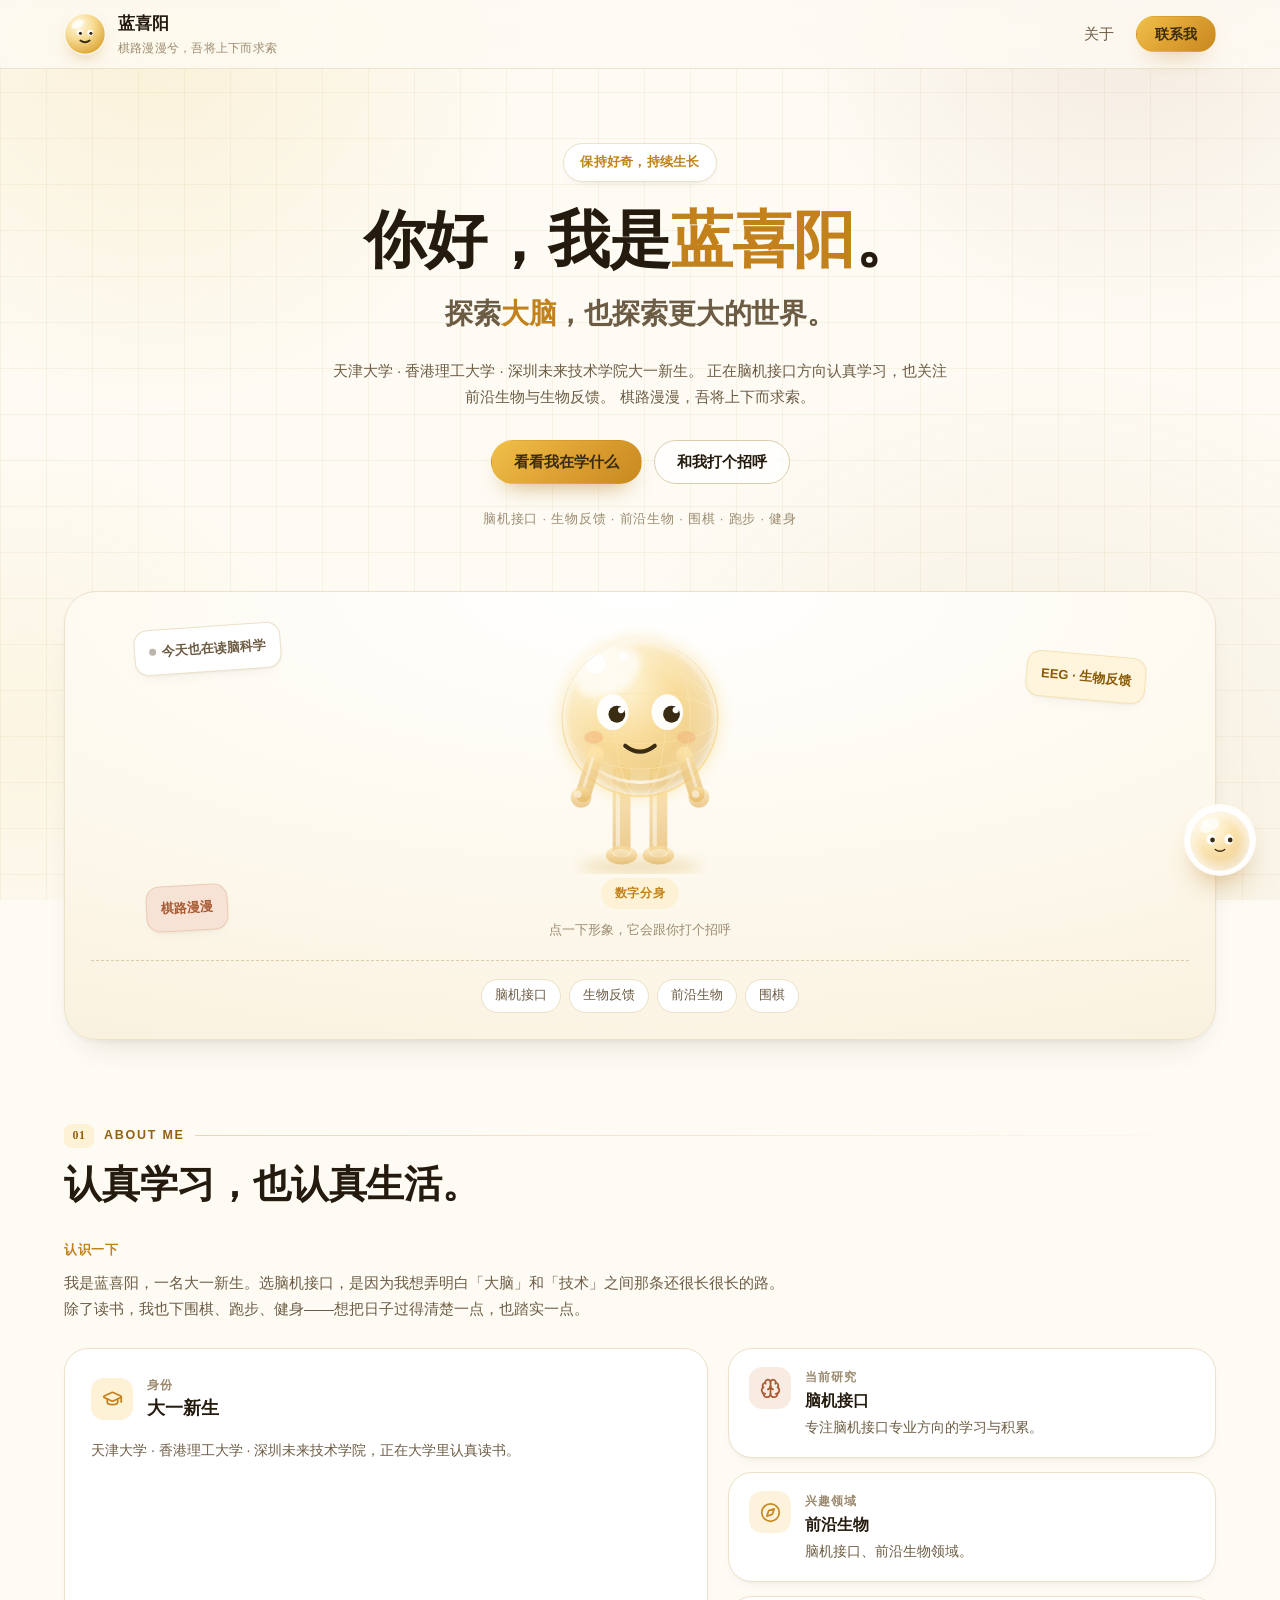
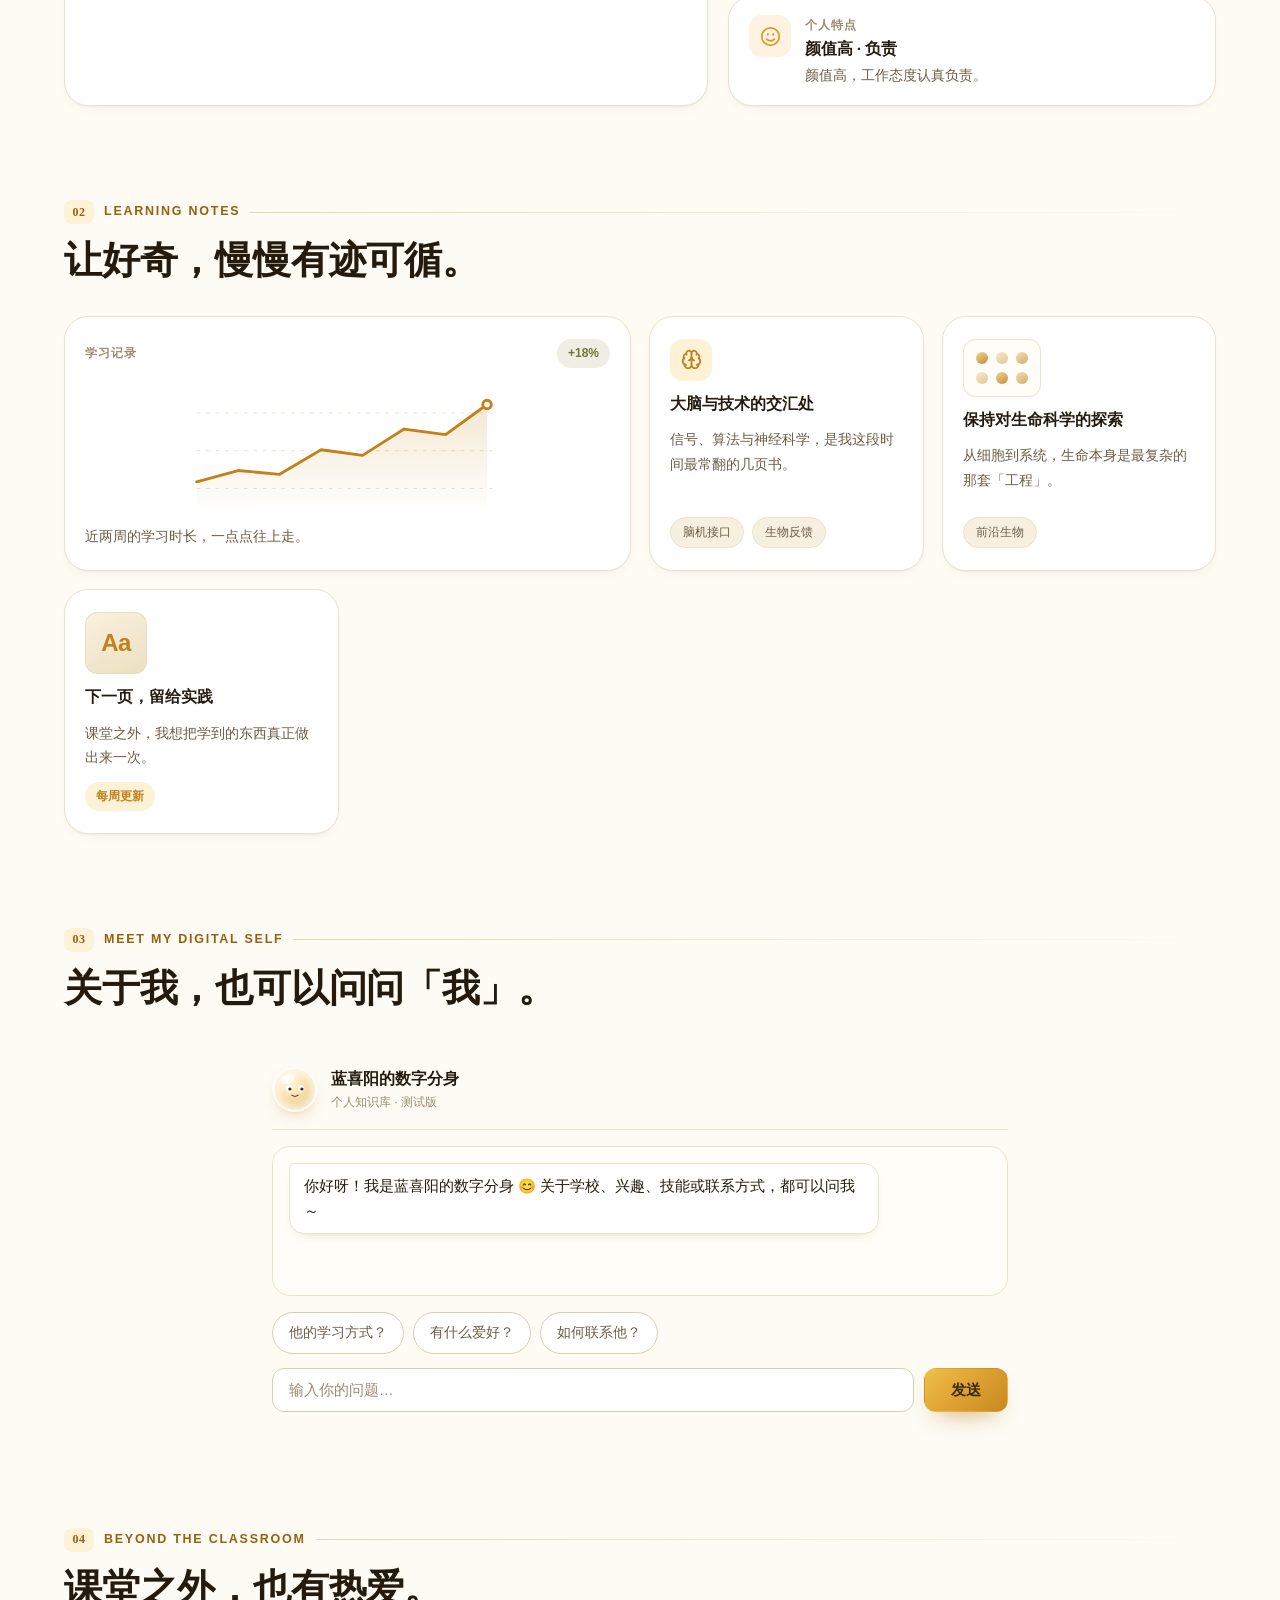
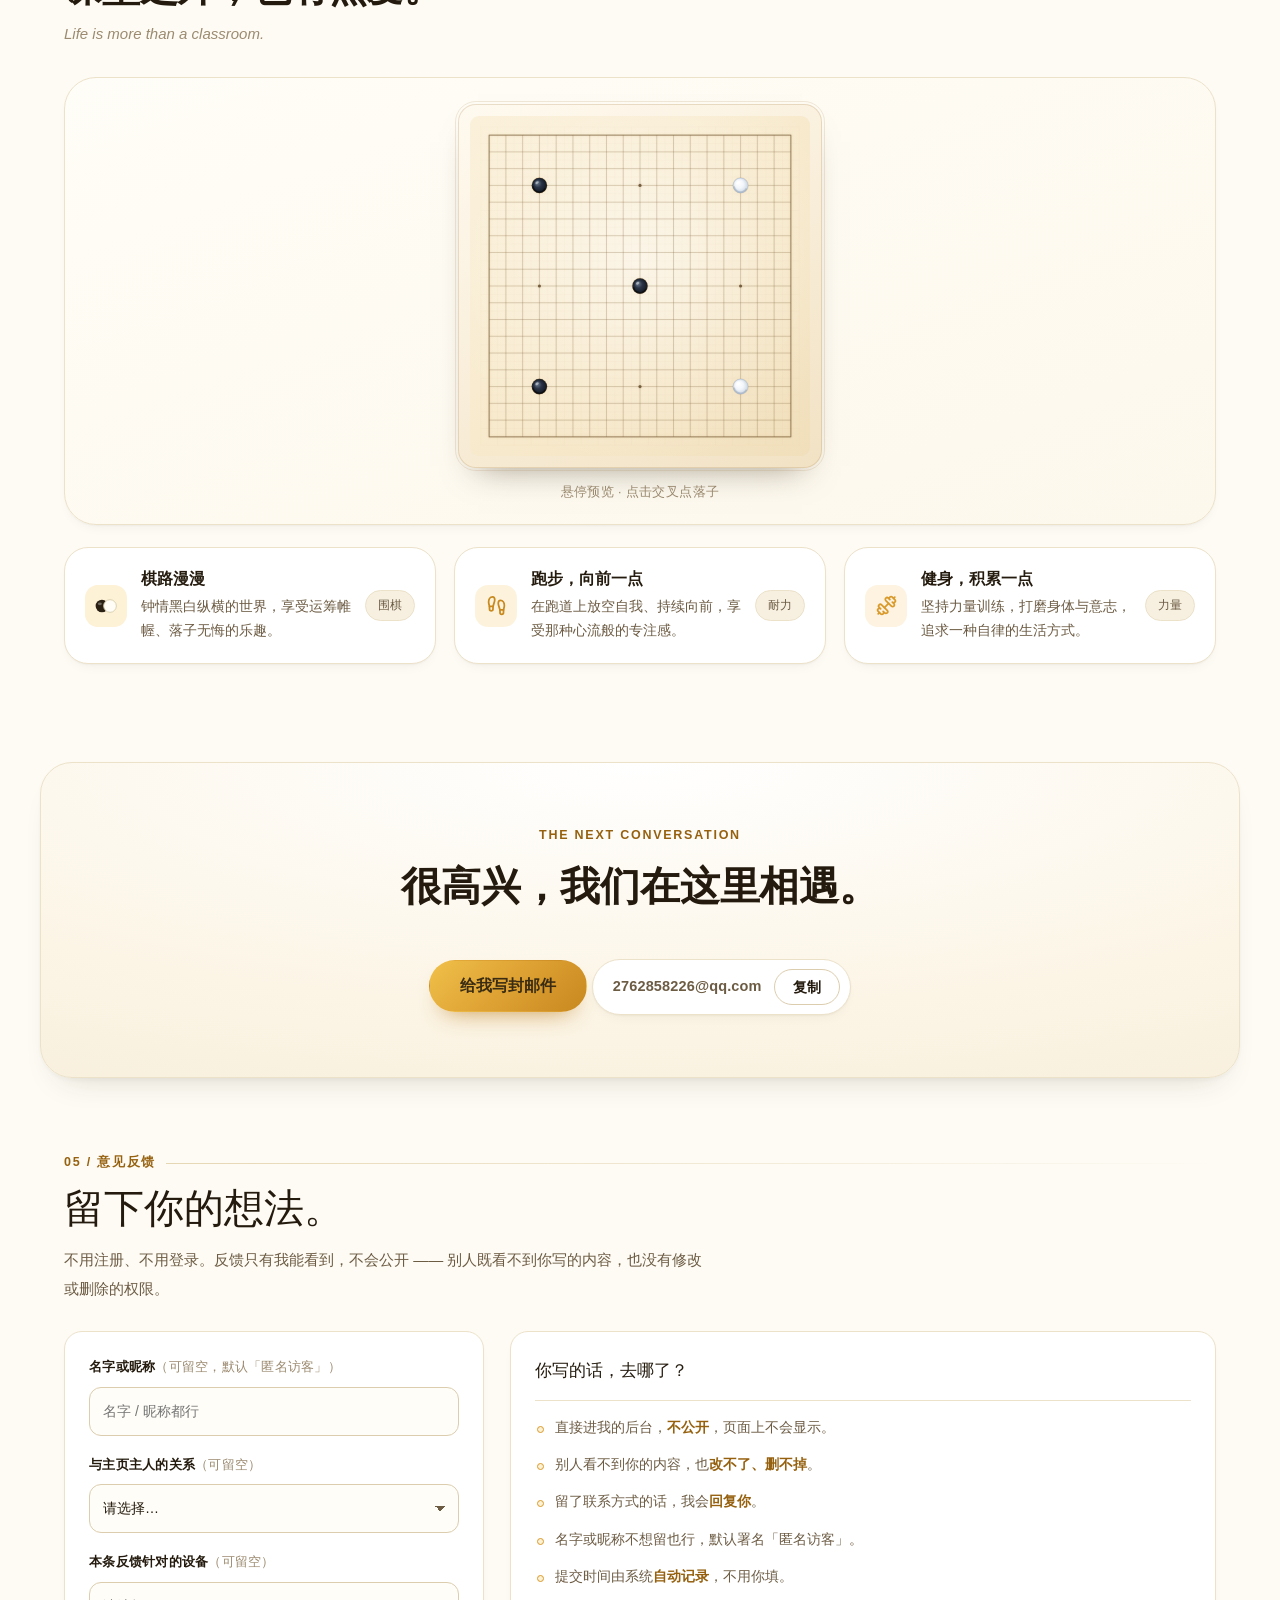
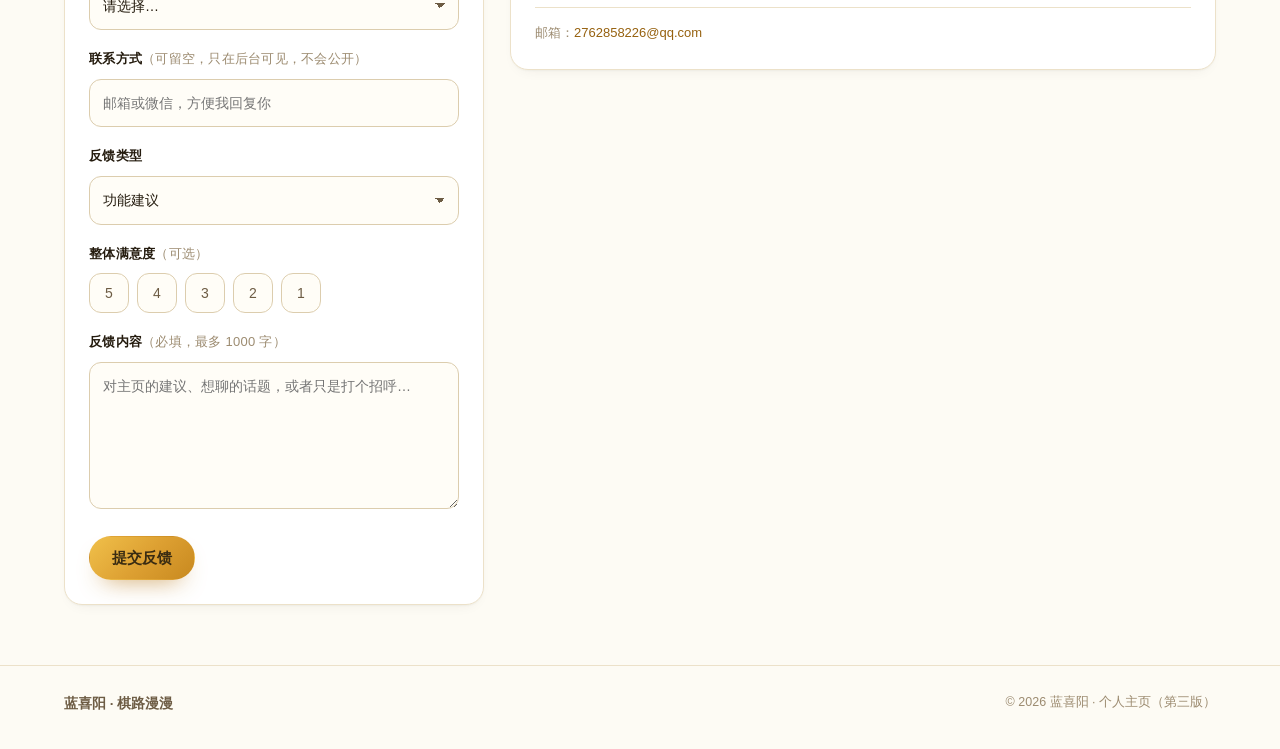
==== index.html @ d20d37a1 "第三版：新增「意见反馈」功能并接入 Supabase 线上存储 访客侧匿名提交、只写不读；反馈内容仅作者本人在本地管理后台可见 （令牌鉴权 + 删除/导出 CSV）。公开接口永不返回联系方式， Sup" ====
<!DOCTYPE html>
<html lang="zh-CN">
<head>
  <meta charset="UTF-8" />
  <meta name="viewport" content="width=device-width, initial-scale=1.0" />
  <meta name="description" content="蓝喜阳 · 棋路漫漫 的个人主页 — 天津大学 · 香港理工大学 · 深圳未来技术学院大一新生，脑机接口方向，欢迎问问我的数字分身" />
  <title>棋路漫漫 · 蓝喜阳个人主页</title>
  <link rel="stylesheet" href="css/main.css" />
</head>
<body>
  <!-- ============ 顶部导航：头像 + 名字 + 签名 / 关于 + 联系按钮 ============ -->
  <header class="site-header">
    <nav class="navbar wrap">
      <a class="brand" href="#top">
        <span class="brand-orb" aria-hidden="true">
          <svg viewBox="0 0 64 64">
            <defs>
              <radialGradient id="orbGlass" cx="34%" cy="26%" r="84%">
                <stop offset="0%" stop-color="#FFF8E4" />
                <stop offset="45%" stop-color="#F8DC94" />
                <stop offset="100%" stop-color="#D9A02B" />
              </radialGradient>
            </defs>
            <circle cx="32" cy="32" r="30" fill="url(#orbGlass)" />
            <ellipse cx="21" cy="17" rx="10" ry="6" fill="#ffffff" opacity="0.75"
                     transform="rotate(-28 21 17)" />
            <circle cx="24" cy="30" r="4.6" fill="#ffffff" />
            <circle cx="40" cy="30" r="4.6" fill="#ffffff" />
            <circle cx="25" cy="31" r="2.4" fill="#3A2C12" />
            <circle cx="41" cy="31" r="2.4" fill="#3A2C12" />
            <path d="M25 42 Q32 47 39 42" fill="none" stroke="#3A2C12" stroke-width="3"
                  stroke-linecap="round" />
          </svg>
        </span>
        <span class="brand-text">
          <strong>蓝喜阳</strong>
          <small>棋路漫漫兮，吾将上下而求索</small>
        </span>
      </a>
      <div class="nav-right">
        <a class="nav-link" href="#about">关于</a>
        <a class="btn btn-primary btn-sm" href="#contact">联系我</a>
      </div>
    </nav>
  </header>

  <main>
    <!-- ============ Hero ============ -->
    <section class="hero2 wrap">
      <p class="pill">保持好奇，持续生长</p>
      <h1 class="hero-title">你好，我是<span class="hl">蓝喜阳</span>。</h1>
      <p class="hero-sub">探索<span class="hl">大脑</span>，也探索更大的世界。</p>
      <p class="hero-desc">
        天津大学 · 香港理工大学 · 深圳未来技术学院大一新生。
        正在脑机接口方向认真学习，也关注前沿生物与生物反馈。
        棋路漫漫，吾将上下而求索。
      </p>
      <div class="hero-actions">
        <a class="btn btn-primary" href="#learning">看看我在学什么</a>
        <a class="btn btn-ghost" href="#avatar-chat">和我打个招呼</a>
      </div>
      <p class="hero-tags">脑机接口 · 生物反馈 · 前沿生物 · 围棋 · 跑步 · 健身</p>
    </section>

    <!-- ============ 数字分身形象 + 便签 ============ -->
    <section class="mascot-wrap wrap" aria-label="数字分身形象">
      <div class="mascot-card glow-card">
        <div class="note note-white" aria-hidden="true">
          <span class="note-pin"></span>今天也在读脑科学
        </div>
        <div class="note note-amber" aria-hidden="true">EEG · 生物反馈</div>
        <div class="note note-clay" aria-hidden="true">棋路漫漫</div>

        <div class="mascot-stage">
          <!-- 原创「玻璃拟态 · 立体玻璃球」数字分身形象（纯手绘 SVG）
               鼠标移上去会挥手，点一下会跳一段「铁山靠」 -->
          <svg class="avatar-svg" viewBox="0 0 220 236" role="img"
               aria-label="蓝喜阳的数字分身形象（玻璃拟态立体·带下肢）：鼠标移上去会挥手，点一下会跳一段「铁山靠」">
            <title>点我，给你来一段铁山靠</title>
            <defs>
              <radialGradient id="glassBody" cx="34%" cy="26%" r="84%">
                <stop offset="0%" stop-color="#FFF8E4" stop-opacity="0.72" />
                <stop offset="20%" stop-color="#FFEFC4" stop-opacity="0.52" />
                <stop offset="48%" stop-color="#F5C765" stop-opacity="0.44" />
                <stop offset="78%" stop-color="#E0A63A" stop-opacity="0.42" />
                <stop offset="100%" stop-color="#B4801F" stop-opacity="0.5" />
              </radialGradient>
              <radialGradient id="glassSheen" cx="50%" cy="50%" r="50%">
                <stop offset="58%" stop-color="#ffffff" stop-opacity="0" />
                <stop offset="90%" stop-color="#ffffff" stop-opacity="0.28" />
                <stop offset="100%" stop-color="#ffffff" stop-opacity="0.7" />
              </radialGradient>
              <linearGradient id="glassRim" x1="0" y1="0" x2="0.3" y2="1">
                <stop offset="0%" stop-color="#ffffff" stop-opacity="0.95" />
                <stop offset="55%" stop-color="#ffffff" stop-opacity="0.3" />
                <stop offset="100%" stop-color="#FFE7AB" stop-opacity="0.6" />
              </linearGradient>
              <linearGradient id="glassRefract" x1="0" y1="0" x2="1" y2="0">
                <stop offset="0%" stop-color="#ffffff" stop-opacity="0" />
                <stop offset="50%" stop-color="#ffffff" stop-opacity="0.9" />
                <stop offset="100%" stop-color="#ffffff" stop-opacity="0" />
              </linearGradient>
              <linearGradient id="legGrad" x1="0" y1="0" x2="0" y2="1">
                <stop offset="0%" stop-color="#FFE7AB" stop-opacity="0.6" />
                <stop offset="100%" stop-color="#D99A2B" stop-opacity="0.5" />
              </linearGradient>
              <filter id="glassBlur" x="-40%" y="-40%" width="180%" height="180%">
                <feGaussianBlur stdDeviation="6" />
              </filter>
              <filter id="softBlur" x="-50%" y="-50%" width="200%" height="200%">
                <feGaussianBlur stdDeviation="3" />
              </filter>
              <filter id="glowOnly" x="-60%" y="-60%" width="220%" height="220%">
                <feGaussianBlur stdDeviation="7" />
              </filter>
              <clipPath id="ballClip">
                <circle cx="110" cy="88" r="74" />
              </clipPath>
            </defs>

            <!-- 落地投影：营造立体悬浮感 -->
            <ellipse cx="110" cy="229" rx="58" ry="7" fill="#C8951F" opacity="0.26"
                     filter="url(#glassBlur)" />

            <!-- ==== 「铁山靠」身体分组：以双脚为轴整体侧倾 / 前顶（落地投影保持不动） ==== -->
            <g class="avatar-body">
              <!-- 下肢：两条玻璃质感小腿 + 脚 -->
              <rect x="84" y="132" width="17" height="88" rx="8.5" fill="url(#legGrad)" />
              <rect x="119" y="132" width="17" height="88" rx="8.5" fill="url(#legGrad)" />
              <rect x="87" y="138" width="4" height="72" rx="2" fill="#ffffff" opacity="0.5" />
              <rect x="122" y="138" width="4" height="72" rx="2" fill="#ffffff" opacity="0.5" />
              <ellipse cx="92.5" cy="218" rx="15" ry="9" fill="url(#legGrad)" />
              <ellipse cx="127.5" cy="218" rx="15" ry="9" fill="url(#legGrad)" />
              <ellipse cx="92.5" cy="216" rx="9" ry="4" fill="#ffffff" opacity="0.4" />
              <ellipse cx="127.5" cy="216" rx="9" ry="4" fill="#ffffff" opacity="0.4" />

              <!-- 外发光：科技感光环 -->
              <circle cx="110" cy="88" r="76" fill="#F2C74E" opacity="0.3"
                      filter="url(#glowOnly)" />

              <!-- 玻璃球主体 -->
              <circle cx="110" cy="88" r="74" fill="url(#glassBody)" />

              <!-- 球内全息纬线（裁剪在球内） -->
              <g clip-path="url(#ballClip)" stroke="#FBE6AE" fill="none" opacity="0.55">
                <ellipse cx="110" cy="88" rx="74" ry="24" stroke-width="1" />
                <ellipse cx="110" cy="88" rx="74" ry="48" stroke-width="1" />
                <ellipse cx="110" cy="88" rx="24" ry="74" stroke-width="1" />
                <ellipse cx="110" cy="88" rx="48" ry="74" stroke-width="1" />
              </g>

              <!-- 内侧玻璃光晕 -->
              <circle cx="110" cy="88" r="74" fill="url(#glassSheen)" />

              <!-- 左上大高光：玻璃反光 -->
              <ellipse cx="80" cy="44" rx="33" ry="21" fill="#ffffff" opacity="0.68"
                       transform="rotate(-28 80 44)" filter="url(#softBlur)" />
              <circle cx="68" cy="36" r="9.5" fill="#ffffff" opacity="0.9" />
              <circle cx="94" cy="29" r="4.5" fill="#ffffff" opacity="0.78" />

              <!-- 天蓝色内发光描边 -->
              <circle cx="110" cy="88" r="74" fill="none" stroke="#E9B84B" stroke-width="1.4"
                      opacity="0.62" />

              <!-- 底部折射光弧 -->
              <path d="M46 112 A74 74 0 0 0 174 112" fill="none" stroke="url(#glassRefract)"
                    stroke-width="3" stroke-linecap="round" opacity="0.85" />

              <!-- 玻璃边缘描边 -->
              <circle cx="110" cy="88" r="74" fill="none" stroke="url(#glassRim)" stroke-width="2.2" />

              <!-- 眼睛 -->
              <ellipse cx="84" cy="82" rx="15" ry="17" fill="#ffffff" opacity="0.95" />
              <ellipse cx="136" cy="82" rx="15" ry="17" fill="#ffffff" opacity="0.95" />
              <circle cx="88" cy="84" r="8" fill="#3A2C12" />
              <circle cx="140" cy="84" r="8" fill="#3A2C12" />
              <circle cx="92" cy="80" r="3" fill="#ffffff" />
              <circle cx="144" cy="80" r="3" fill="#ffffff" />

              <!-- 微笑 -->
              <path d="M96 114 Q110 125 124 114" fill="none" stroke="#3A2C12" stroke-width="4"
                    stroke-linecap="round" />

              <!-- 腮红 -->
              <ellipse cx="66" cy="106" rx="9" ry="6" fill="#F3B27A" opacity="0.5" />
              <ellipse cx="154" cy="106" rx="9" ry="6" fill="#F3B27A" opacity="0.5" />

              <!-- 左臂（静止） -->
              <g class="arm arm-left">
                <line x1="68" y1="122" x2="56" y2="160" stroke="url(#legGrad)" stroke-width="15"
                      stroke-linecap="round" />
                <line x1="65" y1="126" x2="57" y2="152" stroke="#ffffff" stroke-width="3"
                      stroke-linecap="round" opacity="0.45" />
                <circle cx="54" cy="163" r="10" fill="url(#legGrad)" />
                <circle cx="51" cy="160" r="3.5" fill="#ffffff" opacity="0.55" />
              </g>

              <!-- 右臂（鼠标悬停 / 点按 → 挥手） -->
              <g class="arm arm-right arm-wave">
                <line x1="152" y1="122" x2="164" y2="160" stroke="url(#legGrad)" stroke-width="15"
                      stroke-linecap="round" />
                <line x1="155" y1="126" x2="163" y2="152" stroke="#ffffff" stroke-width="3"
                      stroke-linecap="round" opacity="0.45" />
                <circle cx="166" cy="163" r="10" fill="url(#legGrad)" />
                <circle cx="163" cy="160" r="3.5" fill="#ffffff" opacity="0.55" />
              </g>
            </g><!-- /avatar-body -->

            <!-- ==== 铁山靠 · 冲击特效（仅舞蹈时浮现） ==== -->
            <g class="bump-fx" aria-hidden="true">
              <circle class="bump-ring" cx="40" cy="116" r="14" fill="none" stroke="#E9B84B" stroke-width="2.2" />
              <circle class="bump-ring bump-ring-2" cx="40" cy="116" r="14" fill="none" stroke="#F6DE94" stroke-width="1.6" />
              <line class="bump-line" x1="28" y1="96" x2="6" y2="88" stroke="#E9B84B" stroke-width="2.6" stroke-linecap="round" />
              <line class="bump-line bump-line-2" x1="26" y1="116" x2="6" y2="116" stroke="#F6DE94" stroke-width="2.6" stroke-linecap="round" />
              <line class="bump-line bump-line-3" x1="28" y1="136" x2="6" y2="144" stroke="#E9B84B" stroke-width="2.6" stroke-linecap="round" />
            </g>
          </svg>
          <span class="mascot-badge">数字分身</span>
        </div>

        <p class="mascot-hint">点一下形象，它会跟你打个招呼</p>
        <div class="mini-tag-row">
          <span class="mini-tag">脑机接口</span>
          <span class="mini-tag">生物反馈</span>
          <span class="mini-tag">前沿生物</span>
          <span class="mini-tag">围棋</span>
        </div>
      </div>
    </section>

    <!-- ============ 01 / ABOUT ME ============ -->
    <section class="section wrap" id="about">
      <div class="sec-head">
        <p class="sec-eyebrow"><span class="sec-num">01</span> ABOUT ME</p>
        <h2 class="sec-title">认真学习，也认真生活。</h2>
      </div>

      <div class="about-lead">
        <p class="sec-kicker">认识一下</p>
        <p class="sec-text">
          我是蓝喜阳，一名大一新生。选脑机接口，是因为我想弄明白「大脑」和「技术」之间那条还很长很长的路。
          除了读书，我也下围棋、跑步、健身——想把日子过得清楚一点，也踏实一点。
        </p>
      </div>

      <div class="about-grid" id="info">
        <!-- 身份主卡 -->
        <article class="card-soft glow-card card-identity">
          <div class="card-head">
            <span class="icon-box icon-box-blue" aria-hidden="true">
              <svg viewBox="0 0 24 24" fill="none" stroke="currentColor" stroke-width="2" stroke-linecap="round" stroke-linejoin="round"><path d="M21.42 10.922a1 1 0 0 0-.019-1.838L12.83 5.18a2 2 0 0 0-1.66 0L2.6 9.08a1 1 0 0 0 0 1.832l8.57 3.908a2 2 0 0 0 1.66 0z"/><path d="M22 10v6"/><path d="M6 12.5V16a6 3 0 0 0 12 0v-3.5"/></svg>
            </span>
            <div>
              <p class="card-label">身份</p>
              <h3 class="card-title">大一新生</h3>
            </div>
          </div>
          <p class="card-text">天津大学 · 香港理工大学 · 深圳未来技术学院，正在大学里认真读书。</p>
        </article>

        <!-- 右侧三个小信息 -->
        <div class="mini-stack">
          <article class="card-soft glow-card mini-card">
            <span class="icon-box icon-box-violet" aria-hidden="true">
              <svg viewBox="0 0 24 24" fill="none" stroke="currentColor" stroke-width="2" stroke-linecap="round" stroke-linejoin="round"><path d="M12 18V5"/><path d="M15 13a4.17 4.17 0 0 1-3-4 4.17 4.17 0 0 1-3 4"/><path d="M17.598 6.5A3 3 0 1 0 12 5a3 3 0 1 0-5.598 1.5"/><path d="M17.997 5.125a4 4 0 0 1 2.526 5.77"/><path d="M18 18a4 4 0 0 0 2-7.464"/><path d="M19.967 17.483A4 4 0 1 1 12 18a4 4 0 1 1-7.967-.517"/><path d="M6 18a4 4 0 0 1-2-7.464"/><path d="M6.003 5.125a4 4 0 0 0-2.526 5.77"/></svg>
            </span>
            <div>
              <p class="card-label">当前研究</p>
              <h3 class="card-title card-title-sm">脑机接口</h3>
              <p class="card-text">专注脑机接口专业方向的学习与积累。</p>
            </div>
          </article>

          <article class="card-soft glow-card mini-card">
            <span class="icon-box icon-box-sky" aria-hidden="true">
              <svg viewBox="0 0 24 24" fill="none" stroke="currentColor" stroke-width="2" stroke-linecap="round" stroke-linejoin="round"><circle cx="12" cy="12" r="10"/><path d="m16.24 7.76-1.804 5.411a2 2 0 0 1-1.265 1.265L7.76 16.24l1.804-5.411a2 2 0 0 1 1.265-1.265z"/></svg>
            </span>
            <div>
              <p class="card-label">兴趣领域</p>
              <h3 class="card-title card-title-sm">前沿生物</h3>
              <p class="card-text">脑机接口、前沿生物领域。</p>
            </div>
          </article>

          <article class="card-soft glow-card mini-card">
            <span class="icon-box icon-box-amber" aria-hidden="true">
              <svg viewBox="0 0 24 24" fill="none" stroke="currentColor" stroke-width="2" stroke-linecap="round" stroke-linejoin="round"><path d="M15 10V9"/><path d="M16.472 15a6 6 0 01-8.943 0"/><path d="M9 10V9"/><circle cx="12" cy="12" r="10"/></svg>
            </span>
            <div>
              <p class="card-label">个人特点</p>
              <h3 class="card-title card-title-sm">颜值高 · 负责</h3>
              <p class="card-text">颜值高，工作态度认真负责。</p>
            </div>
          </article>
        </div>
      </div>
    </section>

    <!-- ============ 02 / LEARNING NOTES ============ -->
    <section class="section wrap" id="learning">
      <div class="sec-head">
        <p class="sec-eyebrow"><span class="sec-num">02</span> LEARNING NOTES</p>
        <h2 class="sec-title">让好奇，慢慢有迹可循。</h2>
      </div>

      <div class="notes-grid">
        <!-- 学习记录：折线图 -->
        <article class="card-soft glow-card note-card">
          <div class="note-card-head">
            <p class="card-label">学习记录</p>
            <span class="badge">+18%</span>
          </div>
          <svg class="chart-svg" viewBox="0 0 320 140" role="img"
               aria-label="近两周学习时长折线图，整体呈上升趋势">
            <defs>
              <linearGradient id="chartFill" x1="0" y1="0" x2="0" y2="1">
                <stop offset="0%" stop-color="#C8891F" stop-opacity="0.20" />
                <stop offset="100%" stop-color="#C8891F" stop-opacity="0" />
              </linearGradient>
            </defs>
            <g class="chart-grid">
              <line x1="0" y1="35" x2="320" y2="35" />
              <line x1="0" y1="75" x2="320" y2="75" />
              <line x1="0" y1="115" x2="320" y2="115" />
            </g>
            <path class="chart-area"
                  d="M0 108 L44 96 L88 100 L132 74 L176 80 L220 52 L264 58 L308 26 L308 140 L0 140 Z"
                  fill="url(#chartFill)" />
            <polyline class="chart-line"
                      points="0,108 44,96 88,100 132,74 176,80 220,52 264,58 308,26" />
            <circle class="chart-dot" cx="308" cy="26" r="4.5" />
          </svg>
          <p class="card-text">近两周的学习时长，一点点往上走。</p>
        </article>

        <!-- 大脑与技术的交汇处 -->
        <article class="card-soft glow-card note-card">
          <span class="icon-box icon-box-blue" aria-hidden="true">
            <svg viewBox="0 0 24 24" fill="none" stroke="currentColor" stroke-width="2" stroke-linecap="round" stroke-linejoin="round"><path d="M12 18V5"/><path d="M15 13a4.17 4.17 0 0 1-3-4 4.17 4.17 0 0 1-3 4"/><path d="M17.598 6.5A3 3 0 1 0 12 5a3 3 0 1 0-5.598 1.5"/><path d="M17.997 5.125a4 4 0 0 1 2.526 5.77"/><path d="M18 18a4 4 0 0 0 2-7.464"/><path d="M19.967 17.483A4 4 0 1 1 12 18a4 4 0 1 1-7.967-.517"/><path d="M6 18a4 4 0 0 1-2-7.464"/><path d="M6.003 5.125a4 4 0 0 0-2.526 5.77"/></svg>
          </span>
          <h3 class="card-title card-title-sm">大脑与技术的交汇处</h3>
          <p class="card-text">信号、算法与神经科学，是我这段时间最常翻的几页书。</p>
          <div class="tag-mini-row">
            <span class="tag-mini">脑机接口</span>
            <span class="tag-mini">生物反馈</span>
          </div>
        </article>

        <!-- 保持对生命科学的探索 -->
        <article class="card-soft glow-card note-card">
          <div class="dot-pattern" aria-hidden="true">
            <span></span><span></span><span></span>
            <span></span><span></span><span></span>
          </div>
          <h3 class="card-title card-title-sm">保持对生命科学的探索</h3>
          <p class="card-text">从细胞到系统，生命本身是最复杂的那套「工程」。</p>
          <div class="tag-mini-row">
            <span class="tag-mini">前沿生物</span>
          </div>
        </article>

        <!-- 下一页，留给实践 -->
        <article class="card-soft glow-card note-card">
          <div class="aa-mark" aria-hidden="true">Aa</div>
          <h3 class="card-title card-title-sm">下一页，留给实践</h3>
          <p class="card-text">课堂之外，我想把学到的东西真正做出来一次。</p>
          <span class="badge badge-soft">每周更新</span>
        </article>
      </div>
    </section>

    <!-- ============ 03 / MEET MY DIGITAL SELF ============ -->
    <section class="section wrap" id="avatar-chat">
      <div class="sec-head">
        <p class="sec-eyebrow"><span class="sec-num">03</span> MEET MY DIGITAL SELF</p>
        <h2 class="sec-title">关于我，也可以问问「我」。</h2>
      </div>

      <div class="chat-card glow-card">
        <div class="chat-header">
          <span class="chat-avatar" aria-hidden="true">
            <svg viewBox="0 0 200 200">
              <defs>
                <radialGradient id="chatGlass" cx="34%" cy="26%" r="84%">
                  <stop offset="0%" stop-color="#FFF8E4" stop-opacity="0.7" />
                  <stop offset="22%" stop-color="#FFEFC4" stop-opacity="0.5" />
                  <stop offset="50%" stop-color="#F5C765" stop-opacity="0.42" />
                  <stop offset="80%" stop-color="#E0A63A" stop-opacity="0.4" />
                  <stop offset="100%" stop-color="#B4801F" stop-opacity="0.48" />
                </radialGradient>
                <radialGradient id="chatSheen" cx="50%" cy="50%" r="50%">
                  <stop offset="58%" stop-color="#ffffff" stop-opacity="0" />
                  <stop offset="100%" stop-color="#ffffff" stop-opacity="0.65" />
                </radialGradient>
                <clipPath id="chatClip"><circle cx="100" cy="104" r="86" /></clipPath>
              </defs>
              <circle cx="100" cy="104" r="86" fill="#FDF3DC" />
              <circle cx="100" cy="104" r="86" fill="url(#chatGlass)" />
              <g clip-path="url(#chatClip)" stroke="#FBE6AE" fill="none" opacity="0.5">
                <ellipse cx="100" cy="104" rx="86" ry="28" stroke-width="1.2" />
                <ellipse cx="100" cy="104" rx="86" ry="56" stroke-width="1.2" />
              </g>
              <circle cx="100" cy="104" r="86" fill="url(#chatSheen)" />
              <ellipse cx="70" cy="58" rx="30" ry="18" fill="#ffffff" opacity="0.68"
                       transform="rotate(-28 70 58)" />
              <circle cx="58" cy="52" r="9" fill="#ffffff" opacity="0.9" />
              <circle cx="100" cy="104" r="86" fill="none" stroke="#E9B84B" stroke-width="1.6"
                      opacity="0.6" />
              <circle cx="100" cy="104" r="86" fill="none" stroke="rgba(255,255,255,0.85)"
                      stroke-width="2.4" />
              <ellipse cx="74" cy="98" rx="13" ry="15" fill="#ffffff" />
              <ellipse cx="126" cy="98" rx="13" ry="15" fill="#ffffff" />
              <circle cx="78" cy="100" r="7" fill="#3A2C12" />
              <circle cx="130" cy="100" r="7" fill="#3A2C12" />
              <path d="M86 128 Q100 138 114 128" fill="none" stroke="#3A2C12" stroke-width="4"
                    stroke-linecap="round" />
            </svg>
          </span>
          <div class="chat-header-info">
            <strong>蓝喜阳的数字分身</strong>
            <span class="chat-status">个人知识库 · 测试版</span>
          </div>
        </div>

        <div class="chat-window" id="chatWindow">
          <div class="msg msg-ai">
            <div class="bubble bubble-ai">你好呀！我是蓝喜阳的数字分身 😊 关于学校、兴趣、技能或联系方式，都可以问我～</div>
          </div>
        </div>

        <div class="chat-suggestions" id="chatSuggestions">
          <button class="chip" type="button">他的学习方式？</button>
          <button class="chip" type="button">有什么爱好？</button>
          <button class="chip" type="button">如何联系他？</button>
        </div>

        <form class="chat-form" id="chatForm">
          <input type="text" id="chatInput" class="chat-input"
                 placeholder="输入你的问题…" autocomplete="off" />
          <button type="submit" class="btn btn-primary btn-send">发送</button>
        </form>
      </div>
    </section>

    <!-- ============ 04 / BEYOND THE CLASSROOM ============ -->
    <section class="section wrap" id="hobby">
      <div class="sec-head">
        <p class="sec-eyebrow"><span class="sec-num">04</span> BEYOND THE CLASSROOM</p>
        <h2 class="sec-title">课堂之外，也有热爱。</h2>
        <p class="sec-sub">Life is more than a classroom.</p>
      </div>

      <!-- 围棋组件：浅色纸面风 19×19 交互棋盘（HTML5 Canvas） -->
      <div class="go-board-wrap">
        <div class="go-board-stage">
          <div class="go-board-frame">
            <canvas id="goBoard" class="go-board-canvas" width="340" height="340" role="img"
                    aria-label="浅色纸面风围棋盘：19 路棋线、预置黑白棋子，悬停预览、点击交叉点落子并扩散一圈波纹"></canvas>
          </div>
          <p class="go-board-cheer" aria-hidden="true">欢迎切磋</p>
        </div>
        <p class="go-board-hint">悬停预览 · 点击交叉点落子</p>
      </div>

      <div class="hobby-grid">
        <article class="card-soft glow-card hobby-row">
          <span class="icon-box icon-box-blue" aria-hidden="true">
            <svg class="icon-go" viewBox="0 0 28 24" aria-hidden="true"><circle cx="9.6" cy="12" r="6.9" fill="#2A2114" /><ellipse cx="7.3" cy="9.6" rx="2.2" ry="1.5" fill="#ffffff" opacity="0.32" /><circle cx="18.4" cy="12" r="6.9" fill="#FFFDF6" stroke="#D8CFAE" stroke-width="1" /></svg>
          </span>
          <div class="hobby-text">
            <h3 class="card-title card-title-sm">棋路漫漫</h3>
            <p class="card-text">钟情黑白纵横的世界，享受运筹帷幄、落子无悔的乐趣。</p>
          </div>
          <span class="tag-mini">围棋</span>
        </article>

        <article class="card-soft glow-card hobby-row">
          <span class="icon-box icon-box-sky" aria-hidden="true">
            <svg viewBox="0 0 24 24" fill="none" stroke="currentColor" stroke-width="2" stroke-linecap="round" stroke-linejoin="round"><path d="M4 16v-2.38C4 11.5 2.97 10.5 3 8c.03-2.72 1.49-6 4.5-6C9.37 2 10 3.8 10 5.5c0 3.11-2 5.66-2 8.68V16a2 2 0 1 1-4 0Z"/><path d="M20 20v-2.38c0-2.12 1.03-3.12 1-5.62-.03-2.72-1.49-6-4.5-6C14.63 6 14 7.8 14 9.5c0 3.11 2 5.66 2 8.68V20a2 2 0 1 0 4 0Z"/><path d="M16 17h4"/><path d="M4 13h4"/></svg>
          </span>
          <div class="hobby-text">
            <h3 class="card-title card-title-sm">跑步，向前一点</h3>
            <p class="card-text">在跑道上放空自我、持续向前，享受那种心流般的专注感。</p>
          </div>
          <span class="tag-mini">耐力</span>
        </article>

        <article class="card-soft glow-card hobby-row">
          <span class="icon-box icon-box-amber" aria-hidden="true">
            <svg viewBox="0 0 24 24" fill="none" stroke="currentColor" stroke-width="2" stroke-linecap="round" stroke-linejoin="round"><path d="M17.596 12.768a2 2 0 1 0 2.829-2.829l-1.768-1.767a2 2 0 0 0 2.828-2.829l-2.828-2.828a2 2 0 0 0-2.829 2.828l-1.767-1.768a2 2 0 1 0-2.829 2.829z"/><path d="m2.5 21.5 1.4-1.4"/><path d="m20.1 3.9 1.4-1.4"/><path d="M5.343 21.485a2 2 0 1 0 2.829-2.828l1.767 1.768a2 2 0 1 0 2.829-2.829l-6.364-6.364a2 2 0 1 0-2.829 2.829l1.768 1.767a2 2 0 0 0-2.828 2.829z"/><path d="m9.6 14.4 4.8-4.8"/></svg>
          </span>
          <div class="hobby-text">
            <h3 class="card-title card-title-sm">健身，积累一点</h3>
            <p class="card-text">坚持力量训练，打磨身体与意志，追求一种自律的生活方式。</p>
          </div>
          <span class="tag-mini">力量</span>
        </article>
      </div>
    </section>

    <!-- ============ 底部 CTA：写封邮件 ============ -->
    <section class="cta" id="contact">
      <div class="wrap cta-inner">
        <p class="sec-eyebrow sec-eyebrow-center">THE NEXT CONVERSATION</p>
        <h2 class="cta-title">很高兴，我们在这里相遇。</h2>
        <a class="btn btn-primary btn-lg" href="mailto:2762858226@qq.com">给我写封邮件</a>
        <div class="mail-row">
          <span class="mail-text">2762858226@qq.com</span>
          <button class="btn btn-ghost btn-sm" type="button" id="copyEmail"
                  data-email="2762858226@qq.com">复制</button>
        </div>
      </div>
    </section>

    <!-- ============ 第三版新增：意见反馈 ============ -->
    <section class="section wrap" id="feedback">
      <p class="sec-eyebrow">05 / 意见反馈</p>
      <h2 class="fb-title">留下你的想法。</h2>
      <p class="fb-sub">
        不用注册、不用登录。反馈只有我能看到，不会公开 ——
        别人既看不到你写的内容，也没有修改或删除的权限。
      </p>

      <div class="fb-grid">
        <form class="fb-form" id="feedbackForm" novalidate>
          <label class="fb-field">
            <span class="fb-label">名字或昵称<span class="fb-hint">（可留空，默认「匿名访客」）</span></span>
            <input class="fb-input" id="fbName" name="name" type="text" maxlength="60"
                   placeholder="名字 / 昵称都行" autocomplete="nickname">
          </label>

          <div class="fb-field">
            <span class="fb-label">与主页主人的关系<span class="fb-hint">（可留空）</span></span>
            <select class="fb-select" id="fbRelation" name="relation">
              <option value="">请选择…</option>
              <option value="classmate">同学</option>
              <option value="friend">朋友</option>
              <option value="family">家人</option>
              <option value="teacher">老师</option>
              <option value="online">网友</option>
              <option value="other">其他</option>
            </select>
          </div>

          <div class="fb-field">
            <span class="fb-label">本条反馈针对的设备<span class="fb-hint">（可留空）</span></span>
            <select class="fb-select" id="fbDevice" name="device">
              <option value="">请选择…</option>
              <option value="phone">手机</option>
              <option value="tablet">平板</option>
              <option value="computer">电脑</option>
              <option value="other">其他设备</option>
            </select>
          </div>

          <label class="fb-field">
            <span class="fb-label">联系方式<span class="fb-hint">（可留空，只在后台可见，不会公开）</span></span>
            <input class="fb-input" id="fbContact" name="contact" type="text" maxlength="120"
                   placeholder="邮箱或微信，方便我回复你" autocomplete="email">
          </label>

          <div class="fb-field">
            <span class="fb-label">反馈类型</span>
            <select class="fb-select" id="fbCategory" name="category">
              <option value="suggestion">功能建议</option>
              <option value="bug">问题反馈</option>
              <option value="content">内容意见</option>
              <option value="other">其他</option>
            </select>
          </div>

          <div class="fb-field">
            <span class="fb-label">整体满意度<span class="fb-hint">（可选）</span></span>
            <div class="fb-radio-group">
              <label class="fb-radio"><input type="radio" name="rating" value="5"><span>5</span></label>
              <label class="fb-radio"><input type="radio" name="rating" value="4"><span>4</span></label>
              <label class="fb-radio"><input type="radio" name="rating" value="3"><span>3</span></label>
              <label class="fb-radio"><input type="radio" name="rating" value="2"><span>2</span></label>
              <label class="fb-radio"><input type="radio" name="rating" value="1"><span>1</span></label>
            </div>
          </div>

          <label class="fb-field">
            <span class="fb-label">反馈内容<span class="fb-hint">（必填，最多 1000 字）</span></span>
            <textarea class="fb-textarea" id="fbMessage" name="message" rows="5"
                      maxlength="1000" required
                      placeholder="对主页的建议、想聊的话题，或者只是打个招呼…"></textarea>
          </label>

          <!-- 蜜罐字段：正常访客看不见，机器人会填 → 直接丢弃 -->
          <div class="fb-honeypot" aria-hidden="true">
            <label>公司<input type="text" name="company" tabindex="-1" autocomplete="off"></label>
          </div>

          <div class="fb-actions">
            <button class="btn btn-primary" id="feedbackSubmit" type="submit">提交反馈</button>
            <span class="fb-status" id="feedbackStatus" role="status" aria-live="polite"></span>
          </div>
        </form>

        <div class="fb-side">
          <h3 class="fb-side-title">你写的话，去哪了？</h3>
          <ul class="fb-side-list">
            <li>直接进我的后台，<strong>不公开</strong>，页面上不会显示。</li>
            <li>别人看不到你的内容，也<strong>改不了、删不掉</strong>。</li>
            <li>留了联系方式的话，我会<strong>回复你</strong>。</li>
            <li>名字或昵称不想留也行，默认署名「匿名访客」。</li>
            <li>提交时间由系统<strong>自动记录</strong>，不用你填。</li>
          </ul>
          <p class="fb-side-foot">
            邮箱：<a href="mailto:2762858226@qq.com">2762858226@qq.com</a>
          </p>
        </div>
      </div>
    </section>
  </main>

  <!-- ============ 页脚 ============ -->
  <footer class="site-footer">
    <div class="wrap footer-inner">
      <p class="footer-brand">蓝喜阳 · 棋路漫漫</p>
      <p class="footer-note">© 2026 蓝喜阳 · 个人主页（第三版）</p>
    </div>
  </footer>

  <!-- 右下角 · AI 数字分身悬浮头像（雷达脉冲扩散光环） -->
  <button class="ai-fab" id="aiFab" type="button" aria-label="打开数字分身对话">
    <span class="ai-fab-pulse" aria-hidden="true"></span>
    <span class="ai-fab-pulse ai-fab-pulse-b" aria-hidden="true"></span>
    <span class="ai-fab-pulse ai-fab-pulse-c" aria-hidden="true"></span>
    <span class="ai-fab-core" aria-hidden="true">
      <svg viewBox="0 0 200 200">
        <defs>
          <radialGradient id="fabGlass" cx="34%" cy="26%" r="84%">
            <stop offset="0%" stop-color="#FFF8E4" stop-opacity="0.7" />
            <stop offset="22%" stop-color="#FFEFC4" stop-opacity="0.5" />
            <stop offset="50%" stop-color="#F5C765" stop-opacity="0.42" />
            <stop offset="80%" stop-color="#E0A63A" stop-opacity="0.4" />
            <stop offset="100%" stop-color="#B4801F" stop-opacity="0.48" />
          </radialGradient>
          <radialGradient id="fabSheen" cx="50%" cy="50%" r="50%">
            <stop offset="58%" stop-color="#ffffff" stop-opacity="0" />
            <stop offset="100%" stop-color="#ffffff" stop-opacity="0.65" />
          </radialGradient>
          <clipPath id="fabClip"><circle cx="100" cy="104" r="86" /></clipPath>
        </defs>
        <circle cx="100" cy="104" r="86" fill="#FDF3DC" />
        <circle cx="100" cy="104" r="86" fill="url(#fabGlass)" />
        <g clip-path="url(#fabClip)" stroke="#FBE6AE" fill="none" opacity="0.5">
          <ellipse cx="100" cy="104" rx="86" ry="28" stroke-width="1.2" />
          <ellipse cx="100" cy="104" rx="86" ry="56" stroke-width="1.2" />
        </g>
        <circle cx="100" cy="104" r="86" fill="url(#fabSheen)" />
        <ellipse cx="70" cy="58" rx="30" ry="18" fill="#ffffff" opacity="0.68"
                 transform="rotate(-28 70 58)" />
        <circle cx="58" cy="52" r="9" fill="#ffffff" opacity="0.9" />
        <circle cx="100" cy="104" r="86" fill="none" stroke="#E9B84B" stroke-width="1.6"
                opacity="0.6" />
        <circle cx="100" cy="104" r="86" fill="none" stroke="rgba(255,255,255,0.85)"
                stroke-width="2.4" />
        <ellipse cx="74" cy="98" rx="13" ry="15" fill="#ffffff" />
        <ellipse cx="126" cy="98" rx="13" ry="15" fill="#ffffff" />
        <circle cx="78" cy="100" r="7" fill="#3A2C12" />
        <circle cx="130" cy="100" r="7" fill="#3A2C12" />
        <path d="M86 128 Q100 138 114 128" fill="none" stroke="#3A2C12" stroke-width="4"
              stroke-linecap="round" />
      </svg>
    </span>
    <span class="ai-fab-label" aria-hidden="true">数字分身</span>
  </button>

  <script src="js/go-board.js"></script>
  <script src="js/main.js"></script>
  <script src="js/feedback-config.js"></script>
  <script src="js/feedback.js"></script>
</body>
</html>
---- css/main.css ----
/* ============================================
   蓝喜阳 · 个人主页（第二版 · 黄白杂志风）
   纯手写 CSS · 零外链依赖 · 系统字体栈
   ============================================ */

/* ---------- 1. 设计令牌 ---------- */
:root {
  --bg: #fdfbf4;
  --bg-soft: #f7f0e1;
  --surface: #ffffff;
  --surface-2: #fffdf7;

  --text: #241b0e;
  --text-soft: #6d5c44;
  --text-faint: #9c8b70;

  --line: #ece1c9;
  --line-strong: #dccdae;

  --gold: #c2811b;
  --gold-deep: #96610f;
  --gold-soft: #fdf1d6;
  --sun: #f0c04a;
  --amber: #d99a2b;
  --amber-soft: #fdf3e0;
  --clay: #a85a33;
  --clay-soft: #f8ece2;
  --olive: #74772f;

  --shadow-sm: 0 1px 2px rgba(58, 44, 20, 0.04), 0 6px 16px -10px rgba(58, 44, 20, 0.12);
  --shadow-md: 0 2px 4px rgba(58, 44, 20, 0.04), 0 18px 34px -22px rgba(58, 44, 20, 0.22);
  --shadow-lg: 0 4px 10px rgba(58, 44, 20, 0.05), 0 30px 56px -30px rgba(58, 44, 20, 0.28);

  --radius-sm: 12px;
  --radius: 18px;
  --radius-lg: 24px;
  --radius-xl: 32px;

  --max-width: 1200px;
  --gutter: 24px;

  /* 编辑杂志感：标题用衬线，正文保持系统无衬线 */
  --rule: #e6d7b4;
  --paper-line: rgba(184, 121, 26, 0.07);

  --font: -apple-system, BlinkMacSystemFont, "Segoe UI", "PingFang SC",
    "Hiragino Sans GB", "Microsoft YaHei", "Helvetica Neue", Arial, sans-serif;
  --font-display: Georgia, "Times New Roman", "Songti SC", "Noto Serif SC",
    "Source Han Serif SC", "SimSun", serif;
}

/* ---------- 2. 基础重置 ---------- */
*,
*::before,
*::after {
  box-sizing: border-box;
}

html {
  -webkit-text-size-adjust: 100%;
}

body {
  margin: 0;
  font-family: var(--font);
  font-size: 16px;
  line-height: 1.75;
  color: var(--text);
  background: var(--bg);
  overflow-x: hidden;
}

/* 页面底纹：暖色光雾 + 极淡的稿纸网格，轻科技学术感 */
body::before {
  content: "";
  position: fixed;
  inset: 0;
  z-index: -1;
  pointer-events: none;
  background:
    radial-gradient(620px circle at 12% 4%, rgba(240, 192, 74, 0.16), transparent 62%),
    radial-gradient(560px circle at 88% 0%, rgba(168, 90, 51, 0.10), transparent 60%),
    radial-gradient(760px circle at 82% 92%, rgba(184, 121, 26, 0.10), transparent 64%),
    radial-gradient(520px circle at 2% 82%, rgba(240, 192, 74, 0.10), transparent 60%),
    linear-gradient(to right, var(--paper-line) 1px, transparent 1px),
    linear-gradient(to bottom, var(--paper-line) 1px, transparent 1px);
  background-size: auto, auto, auto, auto, 46px 46px, 46px 46px;
}

h1, h2, h3, p, figure, blockquote {
  margin: 0;
}

img {
  max-width: 100%;
  display: block;
}

a {
  color: inherit;
  text-decoration: none;
}

button {
  font: inherit;
  color: inherit;
  cursor: pointer;
}

svg {
  display: block;
}

::selection {
  background: rgba(184, 121, 26, 0.16);
}

/* ---------- 3. 通用容器与按钮 ---------- */
.wrap {
  width: 100%;
  max-width: var(--max-width);
  margin: 0 auto;
  padding: 0 var(--gutter);
}

.btn {
  display: inline-flex;
  align-items: center;
  justify-content: center;
  gap: 8px;
  padding: 12px 22px;
  border: 1px solid transparent;
  border-radius: 999px;
  font-size: 15px;
  font-weight: 600;
  line-height: 1.2;
  white-space: nowrap;
  transition: transform 0.22s ease, box-shadow 0.22s ease, background-color 0.22s ease,
    border-color 0.22s ease, color 0.22s ease;
}

.btn:hover {
  transform: translateY(-1px);
}

.btn:active {
  transform: translateY(0);
}

.btn-primary {
  background: linear-gradient(135deg, #f0c04a 0%, #dda032 52%, #c8891f 100%);
  color: #3a2c12;
  box-shadow: 0 12px 24px -14px rgba(184, 121, 26, 0.85);
}

.btn-primary:hover {
  background: linear-gradient(135deg, #f5cd63 0%, #e5ab3e 52%, #d0961f 100%);
  box-shadow: 0 16px 30px -14px rgba(184, 121, 26, 0.9);
}

.btn-ghost {
  background: rgba(255, 255, 255, 0.7);
  border-color: var(--line-strong);
  color: var(--text);
}

.btn-ghost:hover {
  border-color: rgba(184, 121, 26, 0.45);
  color: var(--gold);
  background: #fff;
}

.btn-sm {
  padding: 9px 18px;
  font-size: 14px;
}

.btn-lg {
  padding: 15px 30px;
  font-size: 16px;
}

.btn-send {
  padding: 12px 26px;
  border-radius: var(--radius-sm);
}

/* 小图标容器 */
.icon-box {
  display: inline-flex;
  align-items: center;
  justify-content: center;
  width: 42px;
  height: 42px;
  flex: none;
  border-radius: 13px;
}

.icon-box svg {
  width: 21px;
  height: 21px;
}

.icon-box .icon-go {
  width: 26px;
  height: 22px;
}

.icon-box-blue {
  background: var(--gold-soft);
  color: var(--gold);
}

.icon-box-violet {
  background: var(--clay-soft);
  color: var(--clay);
}

.icon-box-sky {
  background: #fdf3dd;
  color: #c8891f;
}

.icon-box-amber {
  background: var(--amber-soft);
  color: var(--amber);
}

/* ---------- 4. 卡片基座 ---------- */
.card-soft {
  position: relative;
  background: var(--surface);
  border: 1px solid var(--line);
  border-radius: var(--radius-lg);
  box-shadow: var(--shadow-sm);
}

/* 鼠标跟随光晕（浅色版：淡淡一圈蓝光） */
.glow-card {
  --mx: 50%;
  --my: 0%;
  isolation: isolate;
}

.glow-card::before,
.glow-card::after {
  content: "";
  position: absolute;
  inset: 0;
  border-radius: inherit;
  opacity: 0;
  transition: opacity 0.4s ease;
  pointer-events: none;
}

.glow-card::before {
  background: radial-gradient(
    300px circle at var(--mx) var(--my),
    rgba(184, 121, 26, 0.10),
    transparent 66%
  );
}

.glow-card::after {
  padding: 1px;
  background: radial-gradient(
    300px circle at var(--mx) var(--my),
    rgba(184, 121, 26, 0.5),
    transparent 62%
  );
  -webkit-mask: linear-gradient(#000 0 0) content-box, linear-gradient(#000 0 0);
  -webkit-mask-composite: xor;
  mask: linear-gradient(#000 0 0) content-box, linear-gradient(#000 0 0);
  mask-composite: exclude;
}

.glow-card.is-lit::before,
.glow-card.is-lit::after,
.glow-card:hover::before,
.glow-card:hover::after {
  opacity: 1;
}

.card-label {
  font-size: 12px;
  font-weight: 700;
  letter-spacing: 0.08em;
  text-transform: uppercase;
  color: var(--text-faint);
}

.card-title {
  font-family: var(--font-display);
  font-size: 17.5px;
  font-weight: 700;
  line-height: 1.45;
  color: var(--text);
}

.card-title-sm {
  font-size: 15.5px;
}

.card-text {
  font-size: 14px;
  line-height: 1.75;
  color: var(--text-soft);
}

/* ---------- 5. 顶部导航 ---------- */
.site-header {
  position: sticky;
  top: 0;
  z-index: 40;
  background: rgba(253, 251, 244, 0.82);
  backdrop-filter: saturate(160%) blur(14px);
  -webkit-backdrop-filter: saturate(160%) blur(14px);
  border-bottom: 1px solid rgba(236, 225, 201, 0.9);
}

.navbar {
  display: flex;
  align-items: center;
  justify-content: space-between;
  gap: 16px;
  min-height: 68px;
}

.brand {
  display: inline-flex;
  align-items: center;
  gap: 12px;
  min-width: 0;
}

.brand-orb {
  width: 42px;
  height: 42px;
  flex: none;
  border-radius: 50%;
  overflow: hidden;
  box-shadow: 0 8px 18px -10px rgba(184, 121, 26, 0.7);
}

.brand-orb svg {
  width: 100%;
  height: 100%;
}

.brand-text {
  display: flex;
  flex-direction: column;
  min-width: 0;
}

.brand-text strong {
  font-family: var(--font-display);
  font-size: 16.5px;
  font-weight: 700;
  letter-spacing: 0.01em;
}

.brand-text small {
  font-size: 11.5px;
  color: var(--text-faint);
  letter-spacing: 0.02em;
  white-space: nowrap;
  overflow: hidden;
  text-overflow: ellipsis;
}

.nav-right {
  display: flex;
  align-items: center;
  gap: 22px;
}

.nav-link {
  font-size: 15px;
  font-weight: 500;
  color: var(--text-soft);
  transition: color 0.2s ease;
}

.nav-link:hover {
  color: var(--gold);
}

/* ---------- 6. Hero ---------- */
.hero2 {
  padding-top: 74px;
  padding-bottom: 26px;
  text-align: center;
}

.pill {
  display: inline-block;
  padding: 7px 16px;
  border-radius: 999px;
  background: #fff;
  border: 1px solid var(--line);
  box-shadow: var(--shadow-sm);
  font-size: 13px;
  font-weight: 600;
  color: var(--gold);
  letter-spacing: 0.02em;
}

.hero-title {
  margin-top: 22px;
  font-family: var(--font-display);
  font-size: clamp(34px, 5.4vw, 62px);
  font-weight: 700;
  line-height: 1.18;
  letter-spacing: -0.01em;
}

.hero-sub {
  margin-top: 12px;
  font-family: var(--font-display);
  font-size: clamp(19px, 2.5vw, 28px);
  font-weight: 700;
  color: var(--text-soft);
  letter-spacing: -0.005em;
}

.hl {
  color: var(--gold);
}

.hero-desc {
  max-width: 620px;
  margin: 20px auto 0;
  font-size: 15px;
  color: var(--text-soft);
}

.hero-actions {
  display: flex;
  flex-wrap: wrap;
  justify-content: center;
  gap: 12px;
  margin-top: 30px;
}

.hero-tags {
  margin-top: 24px;
  font-size: 13px;
  letter-spacing: 0.06em;
  color: var(--text-faint);
}

/* ---------- 7. 数字分身形象区 ---------- */
.mascot-wrap {
  padding-top: 34px;
  padding-bottom: 10px;
}

.mascot-card {
  position: relative;
  padding: 34px 26px 26px;
  border-radius: var(--radius-xl);
  background:
    radial-gradient(120% 120% at 50% 0%, #ffffff 0%, #fdf8ec 58%, #f9f0dc 100%);
  border: 1px solid var(--line);
  box-shadow: var(--shadow-md);
  text-align: center;
}

.mascot-stage {
  display: flex;
  flex-direction: column;
  align-items: center;
  gap: 4px;
}

.avatar-svg {
  width: 232px;
  height: 248px;
  cursor: pointer;
  animation: floaty 5.5s ease-in-out infinite;
  -webkit-tap-highlight-color: transparent;
}

@keyframes floaty {
  0%, 100% { transform: translateY(0); }
  50% { transform: translateY(-9px); }
}

/* 右臂：悬停 / 点按 → 挥手 */
.arm-wave {
  transform-box: view-box;
  transform-origin: 152px 122px;
}

.avatar-svg:hover .arm-wave,
.avatar-svg.is-waving .arm-wave {
  animation: waveHand 0.72s ease-in-out 3;
}

@keyframes waveHand {
  0%, 100% { transform: rotate(0deg); }
  45% { transform: rotate(-40deg); }
}

/* 铁山靠：以双脚为轴的侧倾 + 前顶 */
.avatar-body {
  transform-box: view-box;
  transform-origin: 110px 224px;
}

.avatar-svg.is-dancing .avatar-body {
  animation: tieShanKao 2.2s cubic-bezier(0.36, 0.07, 0.19, 0.97) both;
}

@keyframes tieShanKao {
  0% { transform: translateX(0) rotate(0deg); }
  12% { transform: translateX(-9px) rotate(-6deg); }
  26% { transform: translateX(18px) rotate(7deg); }
  38% { transform: translateX(-6px) rotate(-4deg); }
  52% { transform: translateX(15px) rotate(6deg); }
  66% { transform: translateX(-5px) rotate(-3deg); }
  80% { transform: translateX(0) rotate(0deg); }
  90% { transform: translateX(0) rotate(0deg) translateY(-8px); }
  100% { transform: translateX(0) rotate(0deg) translateY(0); }
}

/* 冲击特效：仅舞蹈时浮现 */
.bump-fx {
  opacity: 0;
  transition: opacity 0.2s ease;
}

.avatar-svg.is-dancing .bump-fx {
  opacity: 1;
}

.avatar-svg.is-dancing .bump-ring {
  animation: bumpRing 0.55s ease-out 2 both;
  transform-box: view-box;
  transform-origin: 40px 116px;
}

.avatar-svg.is-dancing .bump-ring-2 {
  animation-delay: 0.28s;
}

@keyframes bumpRing {
  0% { transform: scale(0.4); opacity: 0.9; }
  100% { transform: scale(2.1); opacity: 0; }
}

.avatar-svg.is-dancing .bump-line {
  animation: bumpLine 0.5s ease-out 2 both;
}

.avatar-svg.is-dancing .bump-line-2 { animation-delay: 0.12s; }
.avatar-svg.is-dancing .bump-line-3 { animation-delay: 0.24s; }

@keyframes bumpLine {
  0% { opacity: 0; transform: translateX(6px); }
  40% { opacity: 1; }
  100% { opacity: 0; transform: translateX(-10px); }
}

.mascot-badge {
  display: inline-block;
  padding: 5px 14px;
  border-radius: 999px;
  background: var(--gold-soft);
  color: var(--gold);
  font-size: 12px;
  font-weight: 700;
  letter-spacing: 0.06em;
}

.mascot-hint {
  margin-top: 10px;
  font-size: 13px;
  color: var(--text-faint);
}

.mini-tag-row {
  display: flex;
  flex-wrap: wrap;
  justify-content: center;
  gap: 8px;
  margin-top: 18px;
  padding-top: 18px;
  border-top: 1px dashed var(--line-strong);
}

.mini-tag {
  padding: 5px 13px;
  border-radius: 999px;
  background: #fff;
  border: 1px solid var(--line);
  font-size: 12.5px;
  color: var(--text-soft);
}

/* 便签 */
.note {
  position: absolute;
  z-index: 2;
  padding: 12px 14px;
  border-radius: 14px;
  font-size: 13px;
  font-weight: 600;
  line-height: 1.5;
  box-shadow: var(--shadow-sm);
  transition: transform 0.3s ease;
}

.note-pin {
  display: inline-block;
  width: 7px;
  height: 7px;
  margin-right: 6px;
  border-radius: 50%;
  background: currentColor;
  opacity: 0.45;
  vertical-align: 1px;
}

.note-white {
  top: 34px;
  left: 6%;
  max-width: 168px;
  color: var(--text-soft);
  background: #fff;
  border: 1px solid var(--line);
  transform: rotate(-4deg);
}

.note-amber {
  top: 62px;
  right: 6%;
  color: #8a5a06;
  background: #fff5dc;
  border: 1px solid #f6e2b6;
  transform: rotate(5deg);
}

.note-clay {
  bottom: 108px;
  left: 7%;
  color: var(--clay);
  background: #f7e3d6;
  border: 1px solid #eccbb4;
  transform: rotate(-3deg);
}

.mascot-card:hover .note-white { transform: rotate(-6deg) translateY(-3px); }
.mascot-card:hover .note-amber { transform: rotate(7deg) translateY(-3px); }
.mascot-card:hover .note-clay { transform: rotate(-5deg) translateY(-3px); }

/* ---------- 8. 区块通用头部 ---------- */
.section {
  padding-top: 74px;
  padding-bottom: 20px;
}

.sec-head {
  margin-bottom: 30px;
}

.sec-eyebrow {
  display: flex;
  align-items: center;
  gap: 10px;
  font-size: 12.5px;
  font-weight: 700;
  letter-spacing: 0.14em;
  color: var(--gold-deep);
}

/* 杂志式细线：eyebrow 右侧延伸的暖色发丝线 */
.sec-eyebrow::after {
  content: "";
  flex: 1;
  height: 1px;
  min-width: 24px;
  background: linear-gradient(to right, var(--rule), rgba(230, 215, 180, 0));
}

.sec-eyebrow-center::after {
  display: none;
}

.sec-num {
  display: inline-flex;
  align-items: center;
  justify-content: center;
  min-width: 30px;
  height: 24px;
  padding: 0 8px;
  border-radius: 8px;
  background: var(--gold-soft);
  color: var(--gold-deep);
  font-family: var(--font-display);
  font-size: 12px;
  letter-spacing: 0.04em;
}

.sec-title {
  margin-top: 12px;
  font-family: var(--font-display);
  font-size: clamp(25px, 3.4vw, 38px);
  font-weight: 700;
  line-height: 1.3;
  letter-spacing: -0.005em;
}

.sec-sub {
  margin-top: 8px;
  font-size: 15px;
  font-style: italic;
  color: var(--text-faint);
}

.sec-kicker {
  font-size: 13px;
  font-weight: 700;
  color: var(--gold);
  letter-spacing: 0.04em;
}

.sec-text {
  margin-top: 8px;
  max-width: 720px;
  font-size: 15px;
  color: var(--text-soft);
}

.about-lead {
  margin-bottom: 26px;
}

/* ---------- 9. 01 ABOUT ME ---------- */
.about-grid {
  display: grid;
  grid-template-columns: 1.32fr 1fr;
  gap: 20px;
  align-items: start;
}

.card-identity {
  padding: 26px;
  /* 图文素材撤下后，身份卡比右列矮一截 → 让它撑满整行，保持两列齐平 */
  align-self: stretch;
}

.card-head {
  display: flex;
  align-items: center;
  gap: 14px;
}

.card-identity .card-text {
  margin-top: 16px;
}

.mini-stack {
  display: grid;
  gap: 14px;
}

.mini-card {
  display: flex;
  align-items: flex-start;
  gap: 14px;
  padding: 18px 20px;
}

.mini-card .card-label {
  margin-bottom: 2px;
}

.mini-card .card-text {
  margin-top: 2px;
}

/* ---------- 10. 02 LEARNING NOTES ---------- */
.notes-grid {
  display: grid;
  grid-template-columns: repeat(4, 1fr);
  gap: 18px;
}

.note-card {
  display: flex;
  flex-direction: column;
  gap: 12px;
  min-height: 232px;
  padding: 22px 20px;
}

.notes-grid .note-card:first-child {
  grid-column: span 2;
}

.note-card-head {
  display: flex;
  align-items: center;
  justify-content: space-between;
  gap: 10px;
}

.badge {
  display: inline-block;
  padding: 4px 11px;
  border-radius: 999px;
  background: rgba(116, 119, 47, 0.12);
  color: #6f7a2e;
  font-size: 12px;
  font-weight: 700;
}

.badge-soft {
  align-self: flex-start;
  background: var(--gold-soft);
  color: var(--gold);
}

.chart-svg {
  width: 100%;
  height: 132px;
  margin-top: auto;
}

.chart-grid line {
  stroke: var(--line);
  stroke-width: 1;
  stroke-dasharray: 4 6;
}

.chart-area {
  stroke: none;
}

.chart-line {
  fill: none;
  stroke: var(--gold);
  stroke-width: 3;
  stroke-linecap: round;
  stroke-linejoin: round;
}

.chart-dot {
  fill: #fff;
  stroke: var(--gold);
  stroke-width: 3;
}

.tag-mini-row {
  display: flex;
  flex-wrap: wrap;
  gap: 8px;
  margin-top: auto;
}

.tag-mini {
  padding: 4px 12px;
  border-radius: 999px;
  background: var(--bg-soft);
  border: 1px solid var(--line);
  font-size: 12px;
  color: var(--text-soft);
  white-space: nowrap;
}

.dot-pattern {
  display: grid;
  grid-template-columns: repeat(3, 12px);
  gap: 8px;
  width: max-content;
  padding: 12px;
  border-radius: var(--radius-sm);
  background: var(--surface-2);
  border: 1px solid var(--line);
}

.dot-pattern span {
  width: 12px;
  height: 12px;
  border-radius: 50%;
  background: linear-gradient(150deg, #f0cd80, #b8791a);
  opacity: 0.85;
}

.dot-pattern span:nth-child(2n) {
  opacity: 0.42;
}

.dot-pattern span:nth-child(3n) {
  opacity: 0.62;
}

.aa-mark {
  display: flex;
  align-items: center;
  justify-content: center;
  width: 62px;
  height: 62px;
  border-radius: var(--radius-sm);
  background: linear-gradient(150deg, #faf1de, #ecdfc2);
  border: 1px solid #e8dcbe;
  font-size: 24px;
  font-weight: 800;
  color: var(--gold);
  letter-spacing: -0.02em;
}

/* ---------- 11. 03 数字分身对话 ---------- */
.chat-card {
  max-width: 780px;
  margin: 0 auto;
  padding: 22px;
  border-radius: var(--radius-xl);
}

.chat-header {
  display: flex;
  align-items: center;
  gap: 13px;
  padding-bottom: 16px;
  border-bottom: 1px solid var(--line);
}

.chat-avatar {
  width: 46px;
  height: 46px;
  flex: none;
  border-radius: 50%;
  overflow: hidden;
  box-shadow: 0 8px 18px -12px rgba(184, 121, 26, 0.85);
}

.chat-avatar svg {
  width: 100%;
  height: 100%;
}

.chat-header-info {
  display: flex;
  flex-direction: column;
  min-width: 0;
}

.chat-header-info strong {
  font-size: 15.5px;
  font-weight: 700;
}

.chat-status {
  font-size: 12px;
  color: var(--text-faint);
}

.chat-window {
  max-height: 268px;
  min-height: 150px;
  overflow-y: auto;
  margin-top: 16px;
  padding: 16px;
  border-radius: var(--radius);
  background: var(--surface-2);
  border: 1px solid var(--line);
  scroll-behavior: smooth;
}

.chat-window::-webkit-scrollbar {
  width: 8px;
}

.chat-window::-webkit-scrollbar-thumb {
  background: #e6dcc4;
  border-radius: 999px;
}

.msg {
  display: flex;
  margin-bottom: 10px;
}

.msg:last-child {
  margin-bottom: 0;
}

.msg-user {
  justify-content: flex-end;
}

.bubble {
  max-width: 84%;
  padding: 10px 14px;
  border-radius: 15px;
  font-size: 14.5px;
  line-height: 1.7;
  word-break: break-word;
}

.bubble-ai {
  background: #fff;
  border: 1px solid var(--line);
  border-top-left-radius: 5px;
  color: var(--text);
  box-shadow: 0 6px 14px -12px rgba(58, 44, 20, 0.5);
}

.bubble-user {
  background: linear-gradient(135deg, var(--gold), var(--sun));
  color: #3a2c12;
  border-top-right-radius: 5px;
  box-shadow: 0 10px 20px -14px rgba(184, 121, 26, 0.9);
}

/* 打字机光标 */
.bubble.typing::after {
  content: "";
  display: inline-block;
  width: 2px;
  height: 1em;
  margin-left: 3px;
  vertical-align: -2px;
  background: currentColor;
  animation: caretBlink 0.9s step-end infinite;
}

@keyframes caretBlink {
  0%, 100% { opacity: 1; }
  50% { opacity: 0; }
}

/* 逐字输出时的三点等待 */
.bubble.is-typing::after {
  content: "";
  display: inline-block;
  width: 26px;
  height: 8px;
  background-image: radial-gradient(circle, currentColor 42%, transparent 44%);
  background-size: 8px 8px;
  background-repeat: repeat-x;
  animation: dotPulse 1s ease-in-out infinite;
}

@keyframes dotPulse {
  0%, 100% { opacity: 0.25; }
  50% { opacity: 1; }
}

.chat-suggestions {
  display: flex;
  flex-wrap: wrap;
  gap: 9px;
  margin-top: 16px;
}

.chip {
  padding: 8px 16px;
  border-radius: 999px;
  background: #fff;
  border: 1px solid var(--line-strong);
  font-size: 13.5px;
  color: var(--text-soft);
  transition: all 0.22s ease;
}

.chip:hover {
  color: var(--gold);
  border-color: rgba(184, 121, 26, 0.45);
  background: var(--gold-soft);
  transform: translateY(-1px);
}

.chat-form {
  display: flex;
  gap: 10px;
  margin-top: 14px;
}

.chat-input {
  flex: 1;
  min-width: 0;
  padding: 12px 16px;
  border-radius: var(--radius-sm);
  border: 1px solid var(--line-strong);
  background: #fff;
  font-size: 14.5px;
  color: var(--text);
  outline: none;
  transition: border-color 0.22s ease, box-shadow 0.22s ease;
}

.chat-input::placeholder {
  color: var(--text-faint);
}

.chat-input:focus {
  border-color: rgba(184, 121, 26, 0.55);
  box-shadow: 0 0 0 4px rgba(184, 121, 26, 0.12);
}

/* ---------- 12. 04 围棋棋盘 ---------- */
.go-board-wrap {
  padding: 26px 20px 20px;
  border-radius: var(--radius-xl);
  background: linear-gradient(160deg, #fffdf7, #fdf8ec);
  border: 1px solid var(--line);
  box-shadow: var(--shadow-sm);
}

.go-board-stage {
  position: relative;
  display: flex;
  justify-content: center;
}

.go-board-frame {
  position: relative;
  padding: 12px;
  border-radius: var(--radius);
  background: linear-gradient(150deg, #fffaf0, #f2e2c4);
  box-shadow:
    inset 0 0 0 1px rgba(178, 146, 96, 0.28),
    0 18px 32px -20px rgba(58, 44, 20, 0.5);
}

.go-board-frame::before {
  content: "";
  position: absolute;
  inset: -3px;
  border-radius: 21px;
  border: 1px solid rgba(178, 146, 96, 0.2);
  pointer-events: none;
}

.go-board-canvas {
  display: block;
  width: 340px;
  height: 340px;
  border-radius: 9px;
  touch-action: manipulation;
}

.go-board-cheer {
  position: absolute;
  right: 2px;
  top: -6px;
  padding: 6px 14px;
  border-radius: 999px;
  background: linear-gradient(135deg, var(--sun), var(--gold));
  color: #3a2c12;
  font-size: 12.5px;
  font-weight: 700;
  letter-spacing: 0.04em;
  box-shadow: 0 12px 22px -14px rgba(184, 121, 26, 0.95);
  opacity: 0;
  transform: translateY(8px) rotate(6deg);
  transition: opacity 0.3s ease, transform 0.3s ease;
  pointer-events: none;
}

.go-board-frame:hover ~ .go-board-cheer,
.go-board-stage:hover .go-board-cheer,
.go-board-stage.is-sparring .go-board-cheer {
  opacity: 1;
  transform: translateY(0) rotate(5deg);
}

.go-board-hint {
  margin-top: 14px;
  text-align: center;
  font-size: 12.5px;
  color: var(--text-faint);
  letter-spacing: 0.03em;
}

/* ---------- 13. 04 爱好条目 ---------- */
.hobby-grid {
  display: grid;
  grid-template-columns: repeat(3, 1fr);
  gap: 18px;
  margin-top: 22px;
}

.hobby-row {
  display: flex;
  align-items: center;
  gap: 14px;
  padding: 20px;
}

.hobby-text {
  flex: 1;
  min-width: 0;
}

.hobby-text .card-text {
  margin-top: 3px;
}

/* ---------- 14. 底部 CTA ---------- */
.cta {
  margin-top: 78px;
  padding: 0 var(--gutter);
}

.cta-inner {
  max-width: var(--max-width);
  margin: 0 auto;
  padding: 62px 28px;
  border-radius: var(--radius-xl);
  background:
    radial-gradient(120% 130% at 50% 0%, #ffffff 0%, #fcf5e6 60%, #f7eeda 100%);
  border: 1px solid var(--line);
  box-shadow: var(--shadow-md);
  text-align: center;
}

.sec-eyebrow-center {
  justify-content: center;
}

.cta-title {
  margin: 14px 0 26px;
  font-family: var(--font-display);
  font-size: clamp(24px, 3.6vw, 40px);
  font-weight: 700;
  line-height: 1.3;
  letter-spacing: -0.005em;
}

.mail-row {
  display: inline-flex;
  align-items: center;
  gap: 12px;
  margin-top: 20px;
  padding: 9px 10px 9px 20px;
  border-radius: 999px;
  background: #fff;
  border: 1px solid var(--line);
  box-shadow: var(--shadow-sm);
}

.mail-text {
  font-size: 14.5px;
  font-weight: 600;
  letter-spacing: 0.01em;
  color: var(--text-soft);
}

#copyEmail.is-copied {
  color: #6f7a2e;
  border-color: rgba(116, 119, 47, 0.5);
  background: rgba(116, 119, 47, 0.08);
}

/* ---------- 15. 页脚 ---------- */
.site-footer {
  margin-top: 40px;
  padding: 26px 0 34px;
  border-top: 1px solid var(--line);
}

.footer-inner {
  display: flex;
  align-items: center;
  justify-content: space-between;
  flex-wrap: wrap;
  gap: 10px;
}

.footer-brand {
  font-size: 13.5px;
  font-weight: 600;
  color: var(--text-soft);
}

.footer-note {
  font-size: 12.5px;
  color: var(--text-faint);
}

/* ---------- 16. 右下角悬浮数字分身 ---------- */
.ai-fab {
  position: fixed;
  right: 26px;
  bottom: 26px;
  z-index: 50;
  width: 68px;
  height: 68px;
  padding: 0;
  border: none;
  background: none;
  border-radius: 50%;
  -webkit-tap-highlight-color: transparent;
}

.ai-fab-core {
  position: absolute;
  inset: 0;
  border-radius: 50%;
  overflow: hidden;
  background: #fff;
  box-shadow:
    0 0 0 2px rgba(255, 255, 255, 0.9),
    0 18px 32px -16px rgba(184, 121, 26, 0.85);
  transition: transform 0.28s ease;
}

.ai-fab:hover .ai-fab-core {
  transform: scale(1.06);
}

.ai-fab-core svg {
  width: 100%;
  height: 100%;
}

.ai-fab-pulse {
  position: absolute;
  inset: 0;
  border-radius: 50%;
  border: 2px solid rgba(184, 121, 26, 0.45);
  animation: fabPulse 3s ease-out infinite;
  pointer-events: none;
}

.ai-fab-pulse-b {
  animation-delay: 1s;
}

.ai-fab-pulse-c {
  animation-delay: 2s;
}

@keyframes fabPulse {
  0% { transform: scale(0.92); opacity: 0.75; }
  75% { transform: scale(1.6); opacity: 0; }
  100% { transform: scale(1.6); opacity: 0; }
}

.ai-fab-label {
  position: absolute;
  right: 78px;
  top: 50%;
  transform: translateY(-50%) translateX(6px);
  padding: 6px 13px;
  border-radius: 999px;
  background: #fff;
  border: 1px solid var(--line);
  box-shadow: var(--shadow-sm);
  font-size: 12.5px;
  font-weight: 600;
  color: var(--text-soft);
  white-space: nowrap;
  opacity: 0;
  transition: opacity 0.26s ease, transform 0.26s ease;
  pointer-events: none;
}

.ai-fab:hover .ai-fab-label {
  opacity: 1;
  transform: translateY(-50%) translateX(0);
}

/* ---------- 17. 响应式 ---------- */
@media (max-width: 1040px) {
  .about-grid {
    grid-template-columns: 1fr;
  }

  .notes-grid {
    grid-template-columns: repeat(2, 1fr);
  }

  .hobby-grid {
    grid-template-columns: 1fr;
  }

  .notes-grid .note-card:first-child {
    grid-column: span 2;
  }
}

@media (max-width: 720px) {
  :root {
    --gutter: 18px;
  }

  .hero2 {
    padding-top: 52px;
  }

  .section {
    padding-top: 56px;
  }

  .brand-text small {
    display: none;
  }

  .nav-right {
    gap: 14px;
  }

  .avatar-svg {
    width: 194px;
    height: 208px;
  }

  .note {
    font-size: 12px;
    padding: 9px 11px;
  }

  .note-white {
    left: 2%;
    max-width: 132px;
  }

  .note-amber {
    right: 2%;
  }

  .note-clay {
    bottom: 96px;
    left: 3%;
  }

  .notes-grid {
    grid-template-columns: 1fr;
  }

  .notes-grid .note-card:first-child {
    grid-column: auto;
  }

  .note-card {
    min-height: 0;
  }

  .chat-card {
    padding: 16px;
  }

  .go-board-canvas {
    width: min(340px, 74vw);
    height: min(340px, 74vw);
  }

  .go-board-cheer {
    right: 0;
    top: -10px;
  }

  .cta-inner {
    padding: 44px 20px;
  }

  .cta {
    margin-top: 58px;
  }

  .footer-inner {
    justify-content: center;
    text-align: center;
  }

  .ai-fab {
    right: 16px;
    bottom: 16px;
    width: 60px;
    height: 60px;
  }

  .ai-fab-label {
    display: none;
  }
}

@media (max-width: 430px) {
  .hero-actions .btn {
    width: 100%;
  }

  .mail-row {
    width: 100%;
    justify-content: space-between;
    padding: 8px 8px 8px 16px;
  }

  .chat-form {
    flex-direction: column;
  }

  .btn-send {
    width: 100%;
  }
}

/* ---------- 18. 减少动态效果 ---------- */
@media (prefers-reduced-motion: reduce) {
  *,
  *::before,
  *::after {
    animation-duration: 0.001ms !important;
    animation-iteration-count: 1 !important;
    transition-duration: 0.001ms !important;
    scroll-behavior: auto !important;
  }

  .glow-card::before,
  .glow-card::after {
    display: none;
  }
}

/* ---------- 19. 二级页（关于 / 博客 / 作品） ---------- */
.container {
  width: 100%;
  max-width: var(--max-width);
  margin: 0 auto;
  padding: 0 var(--gutter);
}

.sub-nav .nav-right {
  gap: 20px;
}

.nav-links {
  display: flex;
  align-items: center;
  gap: 22px;
  margin: 0;
  padding: 0;
  list-style: none;
}

.nav-links a {
  font-size: 15px;
  font-weight: 500;
  color: var(--text-soft);
  transition: color 0.2s ease;
}

.nav-links a:hover {
  color: var(--gold);
}

.nav-links a.active {
  padding-bottom: 2px;
  color: var(--gold-deep);
  font-weight: 700;
  box-shadow: inset 0 -2px 0 var(--gold);
}

.page-hero {
  padding-top: 66px;
  padding-bottom: 4px;
  text-align: center;
}

.page-title {
  margin-top: 14px;
  font-family: var(--font-display);
  font-size: clamp(28px, 4vw, 44px);
  font-weight: 700;
  line-height: 1.28;
  letter-spacing: -0.005em;
}

.page-sub {
  margin-top: 10px;
  font-size: 15px;
  font-style: italic;
  color: var(--text-faint);
}

.page-body {
  padding-top: 30px;
  padding-bottom: 20px;
}

/* 正文纸面卡片：与首页共用同一套黄白杂志语言 */
.card {
  margin-top: 22px;
  padding: 26px 30px;
  border: 1px solid var(--line);
  border-radius: var(--radius-lg);
  background: var(--surface);
  box-shadow: var(--shadow-sm);
}

.card p {
  font-size: 15.5px;
  line-height: 1.85;
  color: var(--text-soft);
}

.card p + p {
  margin-top: 12px;
}

.card code {
  padding: 2px 7px;
  border-radius: 6px;
  background: var(--gold-soft);
  color: var(--gold-deep);
  font-family: ui-monospace, "SFMono-Regular", Consolas, "Liberation Mono", Menlo,
    monospace;
  font-size: 0.92em;
}

@media (max-width: 640px) {
  .sub-nav {
    flex-direction: column;
    align-items: flex-start;
    gap: 10px;
    padding-top: 12px;
    padding-bottom: 12px;
  }

  .sub-nav .nav-right {
    gap: 16px;
  }

  .nav-links {
    gap: 16px;
  }

  .nav-links a {
    font-size: 14px;
  }

  .page-hero {
    padding-top: 44px;
  }

  .card {
    padding: 20px;
  }
}

/* ---------- 19. 意见反馈 / 留言区（第三版新增） ---------- */
.fb-title {
  font-family: var(--font-display);
  font-size: clamp(26px, 3.4vw, 40px);
  line-height: 1.25;
  color: var(--text);
  margin: 10px 0 12px;
  font-weight: 400;
}

.fb-sub {
  max-width: 640px;
  margin: 0 0 28px;
  font-size: 15px;
  line-height: 1.9;
  color: var(--text-soft);
}

.fb-grid {
  display: grid;
  grid-template-columns: minmax(280px, 420px) 1fr;
  gap: 26px;
  align-items: start;
}

/* 左栏：留言表单 */
.fb-form {
  padding: 24px;
  background: var(--surface);
  border: 1px solid var(--line);
  border-radius: var(--radius);
  box-shadow: var(--shadow-sm);
}

.fb-field {
  display: block;
  margin-bottom: 18px;
}

.fb-label {
  display: block;
  margin-bottom: 8px;
  font-size: 13px;
  font-weight: 600;
  letter-spacing: 0.02em;
  color: var(--text);
}

.fb-hint {
  font-weight: 400;
  color: var(--text-faint);
}

.fb-input,
.fb-textarea,
.fb-select {
  width: 100%;
  padding: 11px 13px;
  font: inherit;
  font-size: 14px;
  color: var(--text);
  background: var(--surface-2);
  border: 1px solid var(--line-strong);
  border-radius: var(--radius-sm);
  transition: border-color 0.2s ease, box-shadow 0.2s ease;
}

.fb-textarea {
  min-height: 118px;
  line-height: 1.75;
  resize: vertical;
}

.fb-input:focus,
.fb-textarea:focus {
  outline: none;
  border-color: var(--amber);
  box-shadow: 0 0 0 3px var(--gold-soft);
}

.fb-input:disabled,
.fb-textarea:disabled {
  background: var(--bg-soft);
  color: var(--text-faint);
  cursor: not-allowed;
}

.fb-actions {
  display: flex;
  flex-wrap: wrap;
  align-items: center;
  gap: 12px;
}

.fb-status {
  font-size: 13px;
  line-height: 1.6;
  color: var(--text-faint);
}

.fb-status.is-ok {
  color: var(--olive);
}

.fb-status.is-warn {
  color: var(--clay);
}

.fb-status.is-err {
  color: #b23a2f;
}

/* 右栏：反馈去向说明（页面上不展示任何他人反馈内容） */
.fb-side {
  padding: 24px;
  background: var(--surface);
  border: 1px solid var(--line);
  border-radius: var(--radius);
  box-shadow: var(--shadow-sm);
}

.fb-side-title {
  margin: 0 0 14px;
  padding-bottom: 14px;
  border-bottom: 1px solid var(--line);
  font-family: var(--font-display);
  font-size: 17px;
  font-weight: 400;
  color: var(--text);
}

.fb-side-list {
  margin: 0;
  padding: 0;
  list-style: none;
}

.fb-side-list li {
  position: relative;
  padding: 0 0 12px 20px;
  font-size: 14px;
  line-height: 1.8;
  color: var(--text-soft);
}

.fb-side-list li::before {
  content: "";
  position: absolute;
  left: 2px;
  top: 11px;
  width: 7px;
  height: 7px;
  border-radius: 50%;
  background: var(--gold-soft);
  border: 1px solid var(--amber);
}

.fb-side-list strong {
  font-weight: 600;
  color: var(--gold-deep);
}

.fb-side-foot {
  margin: 6px 0 0;
  padding-top: 14px;
  border-top: 1px solid var(--line);
  font-size: 13px;
  color: var(--text-faint);
}

.fb-side-foot a {
  color: var(--gold-deep);
}

/* 下拉选择 */
.fb-select {
  appearance: none;
  -webkit-appearance: none;
  padding-right: 36px;
  cursor: pointer;
  background-image: linear-gradient(45deg, transparent 50%, var(--text-soft) 50%),
    linear-gradient(135deg, var(--text-soft) 50%, transparent 50%);
  background-position: calc(100% - 18px) 50%, calc(100% - 13px) 50%;
  background-size: 5px 5px, 5px 5px;
  background-repeat: no-repeat;
}

/* 满意度打分：1-5 方块单选 */
.fb-radio-group {
  display: flex;
  flex-wrap: wrap;
  gap: 8px;
}

.fb-radio {
  position: relative;
  cursor: pointer;
}

.fb-radio input {
  position: absolute;
  top: 0;
  left: 0;
  width: 100%;
  height: 100%;
  margin: 0;
  opacity: 0;
  cursor: pointer;
}

.fb-radio span {
  display: flex;
  align-items: center;
  justify-content: center;
  width: 40px;
  height: 40px;
  font-size: 14px;
  color: var(--text-soft);
  background: var(--surface-2);
  border: 1px solid var(--line-strong);
  border-radius: var(--radius-sm);
  transition: border-color 0.18s ease, background 0.18s ease, color 0.18s ease;
}

.fb-radio:hover span {
  border-color: var(--amber);
}

.fb-radio input:checked + span {
  font-weight: 600;
  color: #ffffff;
  background: var(--gold);
  border-color: var(--gold);
}

.fb-radio input:focus-visible + span {
  box-shadow: 0 0 0 3px var(--gold-soft);
}

/* 蜜罐字段：对真人不可见（不用 display:none，部分机器人会跳过隐藏元素） */
.fb-honeypot {
  position: absolute;
  left: -9999px;
  width: 1px;
  height: 1px;
  overflow: hidden;
}

@media (max-width: 900px) {
  .fb-grid {
    grid-template-columns: 1fr;
  }
}

@media (max-width: 640px) {
  .fb-form,
  .fb-side {
    padding: 18px;
  }

  .fb-actions {
    gap: 10px;
  }
}
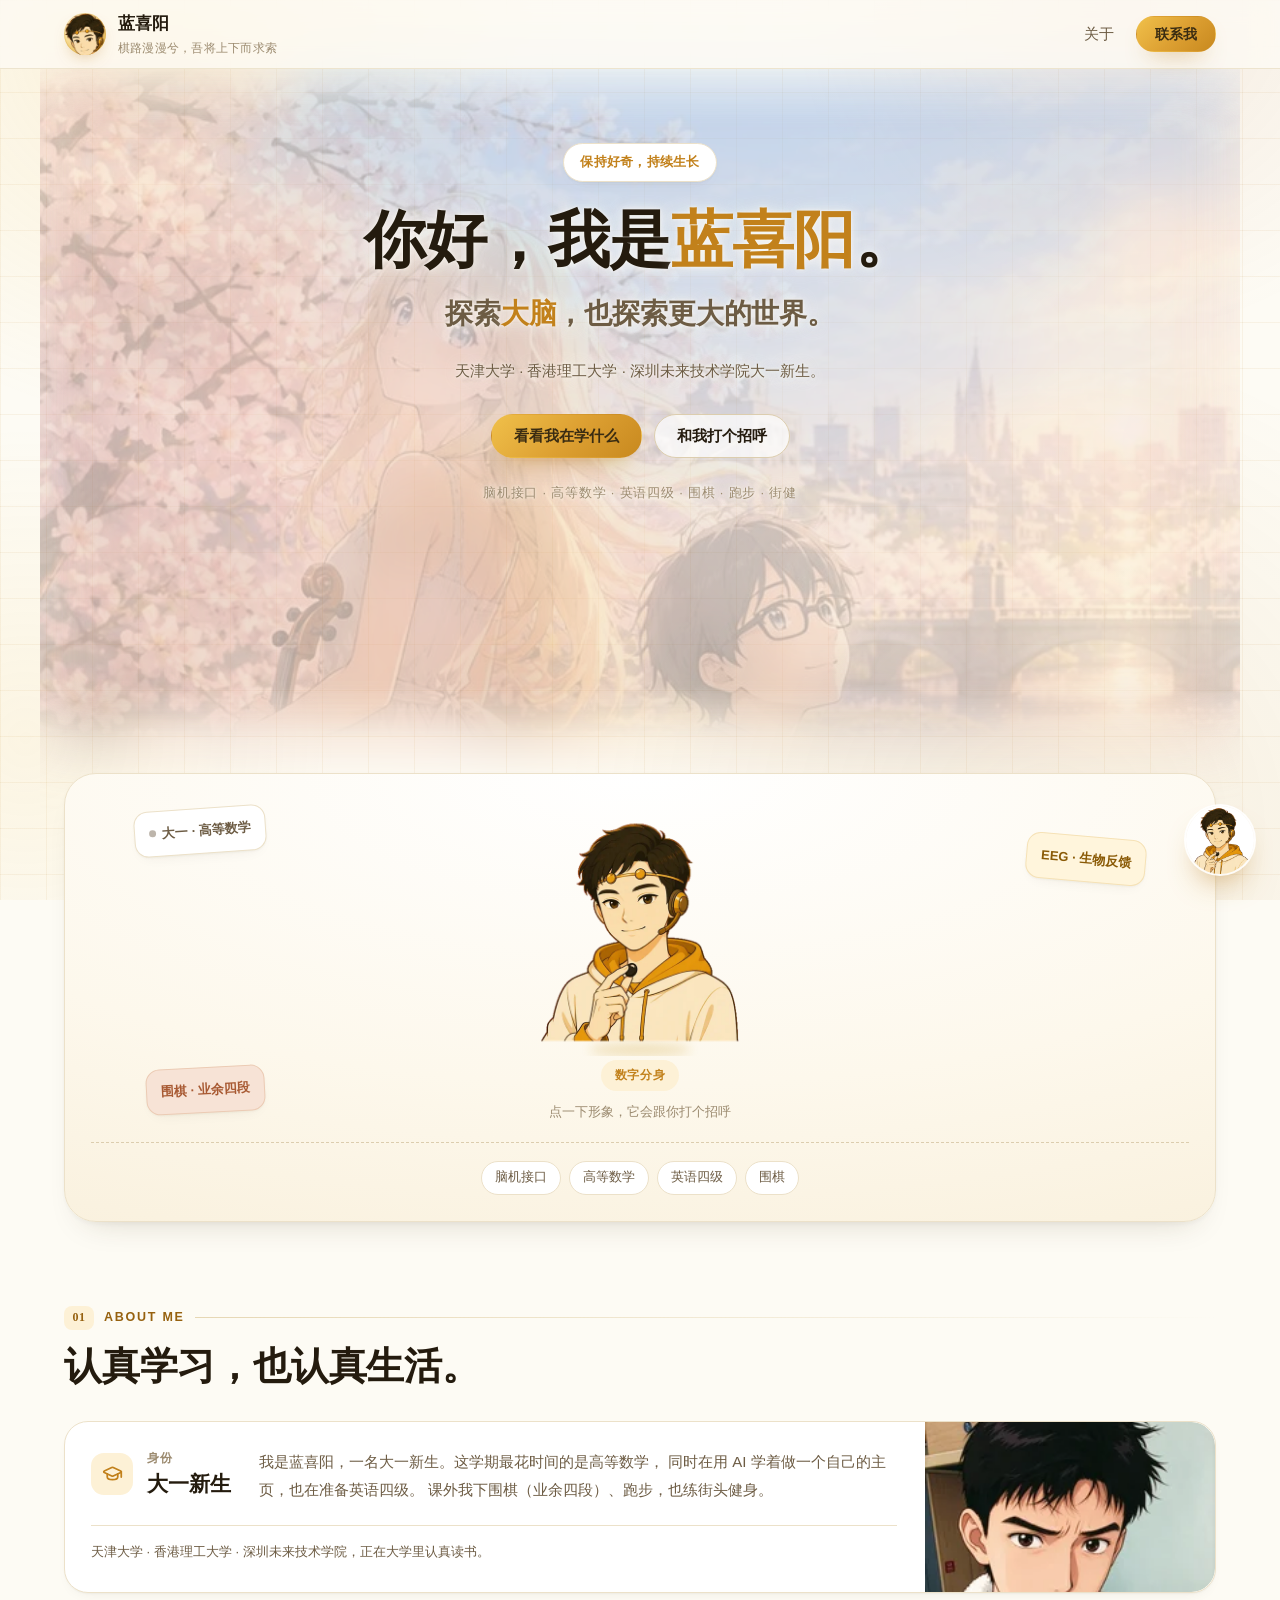
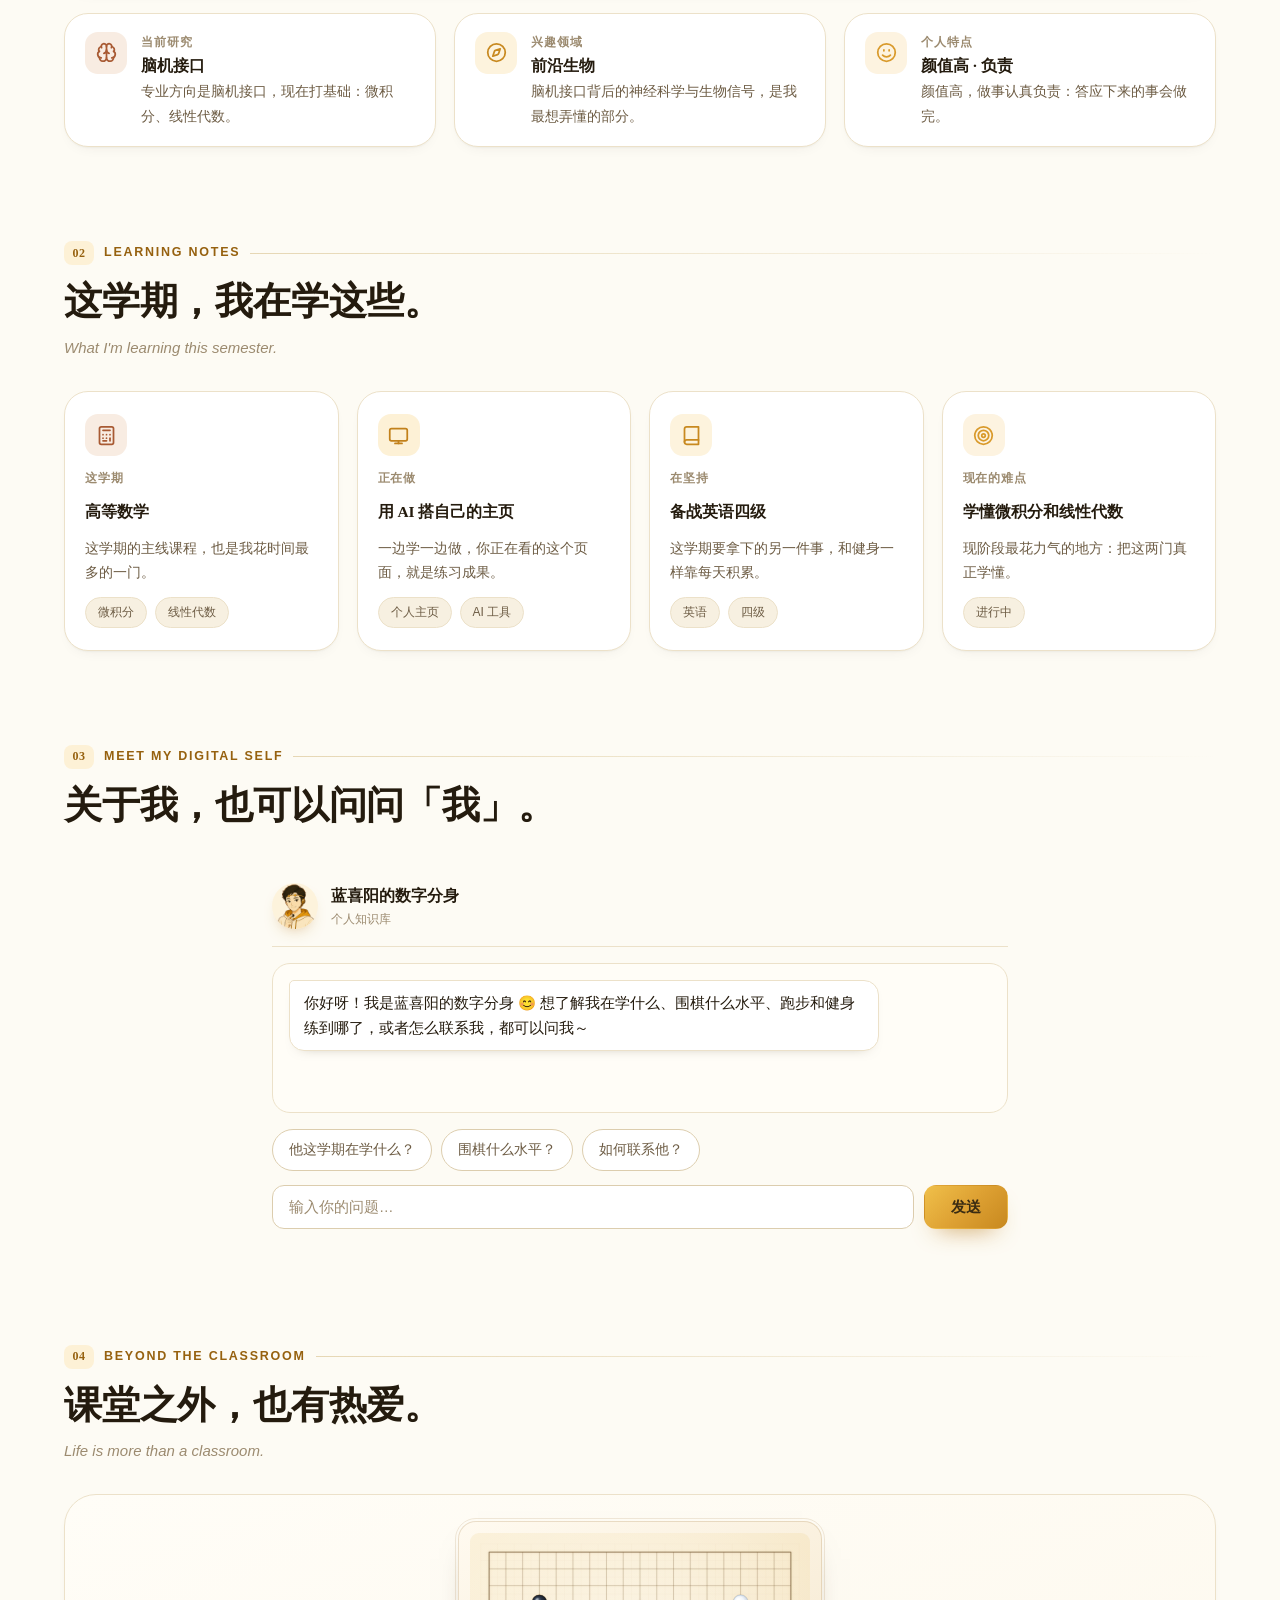
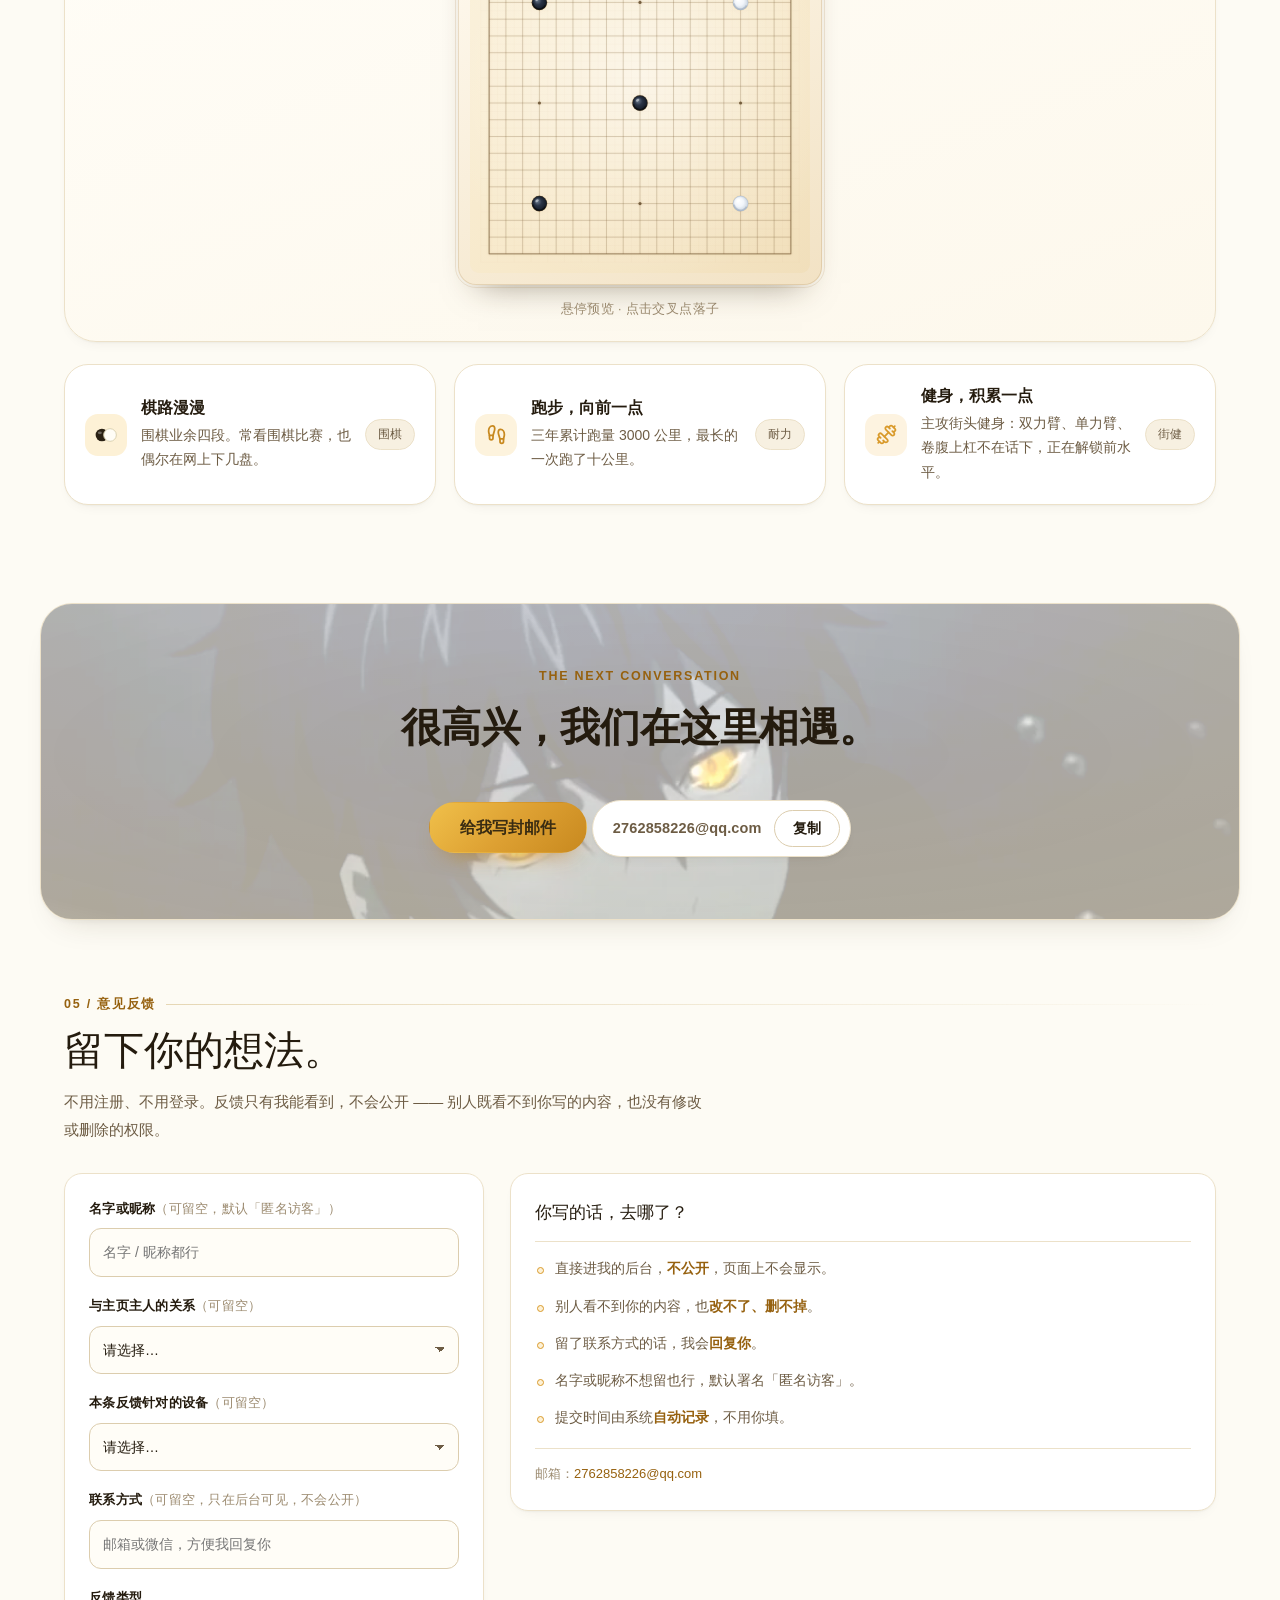
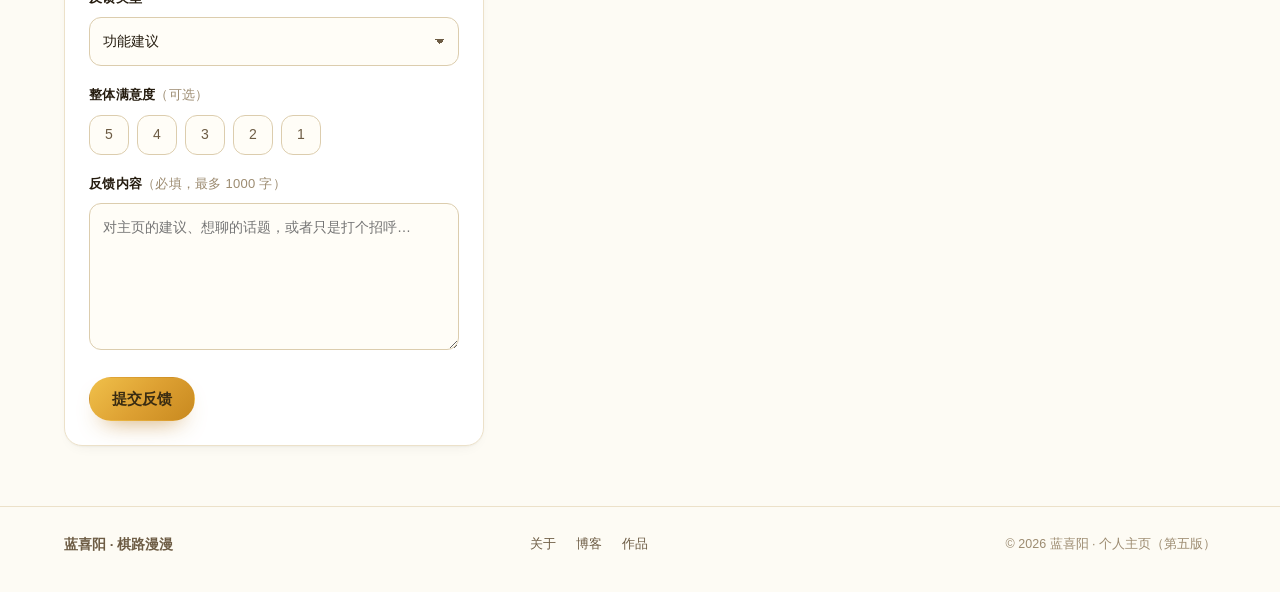
==== commit 76a18abc: "第四、五版：内容精简与背景大图，六项回归修复与 WebP 图片优化 - 第四版：撤下「四月是你的谎言」「龙族」4 处落点，首屏描述精简为一句话 - 第四版：pages/ 三页统一黄白杂志风皮肤，首页页" ====
--- a/index.html
+++ b/index.html
@@ -13,24 +13,7 @@
     <nav class="navbar wrap">
       <a class="brand" href="#top">
         <span class="brand-orb" aria-hidden="true">
-          <svg viewBox="0 0 64 64">
-            <defs>
-              <radialGradient id="orbGlass" cx="34%" cy="26%" r="84%">
-                <stop offset="0%" stop-color="#FFF8E4" />
-                <stop offset="45%" stop-color="#F8DC94" />
-                <stop offset="100%" stop-color="#D9A02B" />
-              </radialGradient>
-            </defs>
-            <circle cx="32" cy="32" r="30" fill="url(#orbGlass)" />
-            <ellipse cx="21" cy="17" rx="10" ry="6" fill="#ffffff" opacity="0.75"
-                     transform="rotate(-28 21 17)" />
-            <circle cx="24" cy="30" r="4.6" fill="#ffffff" />
-            <circle cx="40" cy="30" r="4.6" fill="#ffffff" />
-            <circle cx="25" cy="31" r="2.4" fill="#3A2C12" />
-            <circle cx="41" cy="31" r="2.4" fill="#3A2C12" />
-            <path d="M25 42 Q32 47 39 42" fill="none" stroke="#3A2C12" stroke-width="3"
-                  stroke-linecap="round" />
-          </svg>
+          <img class="brand-pic" src="assets/images/figures/agent-avatar.webp" alt="" width="192" height="192" />
         </span>
         <span class="brand-text">
           <strong>蓝喜阳</strong>
@@ -47,182 +30,67 @@
   <main>
     <!-- ============ Hero ============ -->
     <section class="hero2 wrap">
+      <!-- 首屏背景层：素材由本人提供，低透明度融进纸面，不单独成块 -->
+      <div class="sec-bg sec-bg--hero" aria-hidden="true">
+        <img src="assets/images/figures/april-violin-piano.webp" alt="" width="841" height="1870" />
+      </div>
       <p class="pill">保持好奇，持续生长</p>
       <h1 class="hero-title">你好，我是<span class="hl">蓝喜阳</span>。</h1>
       <p class="hero-sub">探索<span class="hl">大脑</span>，也探索更大的世界。</p>
       <p class="hero-desc">
         天津大学 · 香港理工大学 · 深圳未来技术学院大一新生。
-        正在脑机接口方向认真学习，也关注前沿生物与生物反馈。
-        棋路漫漫，吾将上下而求索。
       </p>
       <div class="hero-actions">
         <a class="btn btn-primary" href="#learning">看看我在学什么</a>
         <a class="btn btn-ghost" href="#avatar-chat">和我打个招呼</a>
       </div>
-      <p class="hero-tags">脑机接口 · 生物反馈 · 前沿生物 · 围棋 · 跑步 · 健身</p>
+      <p class="hero-tags">脑机接口 · 高等数学 · 英语四级 · 围棋 · 跑步 · 街健</p>
     </section>
 
     <!-- ============ 数字分身形象 + 便签 ============ -->
     <section class="mascot-wrap wrap" aria-label="数字分身形象">
       <div class="mascot-card glow-card">
         <div class="note note-white" aria-hidden="true">
-          <span class="note-pin"></span>今天也在读脑科学
+          <span class="note-pin"></span>大一 · 高等数学
         </div>
         <div class="note note-amber" aria-hidden="true">EEG · 生物反馈</div>
-        <div class="note note-clay" aria-hidden="true">棋路漫漫</div>
+        <div class="note note-clay" aria-hidden="true">围棋 · 业余四段</div>
 
         <div class="mascot-stage">
-          <!-- 原创「玻璃拟态 · 立体玻璃球」数字分身形象（纯手绘 SVG）
-               鼠标移上去会挥手，点一下会跳一段「铁山靠」 -->
-          <svg class="avatar-svg" viewBox="0 0 220 236" role="img"
-               aria-label="蓝喜阳的数字分身形象（玻璃拟态立体·带下肢）：鼠标移上去会挥手，点一下会跳一段「铁山靠」">
-            <title>点我，给你来一段铁山靠</title>
-            <defs>
-              <radialGradient id="glassBody" cx="34%" cy="26%" r="84%">
-                <stop offset="0%" stop-color="#FFF8E4" stop-opacity="0.72" />
-                <stop offset="20%" stop-color="#FFEFC4" stop-opacity="0.52" />
-                <stop offset="48%" stop-color="#F5C765" stop-opacity="0.44" />
-                <stop offset="78%" stop-color="#E0A63A" stop-opacity="0.42" />
-                <stop offset="100%" stop-color="#B4801F" stop-opacity="0.5" />
-              </radialGradient>
-              <radialGradient id="glassSheen" cx="50%" cy="50%" r="50%">
-                <stop offset="58%" stop-color="#ffffff" stop-opacity="0" />
-                <stop offset="90%" stop-color="#ffffff" stop-opacity="0.28" />
-                <stop offset="100%" stop-color="#ffffff" stop-opacity="0.7" />
-              </radialGradient>
-              <linearGradient id="glassRim" x1="0" y1="0" x2="0.3" y2="1">
-                <stop offset="0%" stop-color="#ffffff" stop-opacity="0.95" />
-                <stop offset="55%" stop-color="#ffffff" stop-opacity="0.3" />
-                <stop offset="100%" stop-color="#FFE7AB" stop-opacity="0.6" />
-              </linearGradient>
-              <linearGradient id="glassRefract" x1="0" y1="0" x2="1" y2="0">
-                <stop offset="0%" stop-color="#ffffff" stop-opacity="0" />
-                <stop offset="50%" stop-color="#ffffff" stop-opacity="0.9" />
-                <stop offset="100%" stop-color="#ffffff" stop-opacity="0" />
-              </linearGradient>
-              <linearGradient id="legGrad" x1="0" y1="0" x2="0" y2="1">
-                <stop offset="0%" stop-color="#FFE7AB" stop-opacity="0.6" />
-                <stop offset="100%" stop-color="#D99A2B" stop-opacity="0.5" />
-              </linearGradient>
-              <filter id="glassBlur" x="-40%" y="-40%" width="180%" height="180%">
-                <feGaussianBlur stdDeviation="6" />
-              </filter>
-              <filter id="softBlur" x="-50%" y="-50%" width="200%" height="200%">
-                <feGaussianBlur stdDeviation="3" />
-              </filter>
-              <filter id="glowOnly" x="-60%" y="-60%" width="220%" height="220%">
-                <feGaussianBlur stdDeviation="7" />
-              </filter>
-              <clipPath id="ballClip">
-                <circle cx="110" cy="88" r="74" />
-              </clipPath>
-            </defs>
-
-            <!-- 落地投影：营造立体悬浮感 -->
-            <ellipse cx="110" cy="229" rx="58" ry="7" fill="#C8951F" opacity="0.26"
-                     filter="url(#glassBlur)" />
-
-            <!-- ==== 「铁山靠」身体分组：以双脚为轴整体侧倾 / 前顶（落地投影保持不动） ==== -->
-            <g class="avatar-body">
-              <!-- 下肢：两条玻璃质感小腿 + 脚 -->
-              <rect x="84" y="132" width="17" height="88" rx="8.5" fill="url(#legGrad)" />
-              <rect x="119" y="132" width="17" height="88" rx="8.5" fill="url(#legGrad)" />
-              <rect x="87" y="138" width="4" height="72" rx="2" fill="#ffffff" opacity="0.5" />
-              <rect x="122" y="138" width="4" height="72" rx="2" fill="#ffffff" opacity="0.5" />
-              <ellipse cx="92.5" cy="218" rx="15" ry="9" fill="url(#legGrad)" />
-              <ellipse cx="127.5" cy="218" rx="15" ry="9" fill="url(#legGrad)" />
-              <ellipse cx="92.5" cy="216" rx="9" ry="4" fill="#ffffff" opacity="0.4" />
-              <ellipse cx="127.5" cy="216" rx="9" ry="4" fill="#ffffff" opacity="0.4" />
-
-              <!-- 外发光：科技感光环 -->
-              <circle cx="110" cy="88" r="76" fill="#F2C74E" opacity="0.3"
-                      filter="url(#glowOnly)" />
-
-              <!-- 玻璃球主体 -->
-              <circle cx="110" cy="88" r="74" fill="url(#glassBody)" />
-
-              <!-- 球内全息纬线（裁剪在球内） -->
-              <g clip-path="url(#ballClip)" stroke="#FBE6AE" fill="none" opacity="0.55">
-                <ellipse cx="110" cy="88" rx="74" ry="24" stroke-width="1" />
-                <ellipse cx="110" cy="88" rx="74" ry="48" stroke-width="1" />
-                <ellipse cx="110" cy="88" rx="24" ry="74" stroke-width="1" />
-                <ellipse cx="110" cy="88" rx="48" ry="74" stroke-width="1" />
+          <!-- 原创「脑机接口少年」数字分身形象（AI 生成原画 → 本地去背 / 去水印 / 裁切为 512×512）
+               鼠标移上去会打招呼，点一下会跳一段「铁山靠」 -->
+          <div class="avatar-fx-wrap">
+            <svg class="avatar-svg" viewBox="0 0 220 236" role="img"
+                 aria-label="蓝喜阳的数字分身形象：戴金色头环与耳机麦克风的脑机接口少年，指间捏着一颗黑子 —— 鼠标移上去会打招呼，点一下会跳一段「铁山靠」">
+              <title>点我，给你来一段铁山靠</title>
+              <defs>
+                <filter id="agentShadow" x="-50%" y="-50%" width="200%" height="200%">
+                  <feGaussianBlur stdDeviation="5" />
+                </filter>
+              </defs>
+
+              <!-- 落地投影：营造悬浮感（形象上下浮动时投影一起动） -->
+              <ellipse cx="110" cy="230" rx="48" ry="6.5" fill="#C8951F" opacity="0.24"
+                       filter="url(#agentShadow)" />
+
+              <g class="avatar-float">
+                <!-- 「铁山靠」身体分组：以底边为轴整体侧倾 / 前顶 -->
+                <g class="avatar-body">
+                  <image href="assets/images/figures/agent-v2.webp" x="-8" y="0" width="236" height="236" />
+                </g>
               </g>
-
-              <!-- 内侧玻璃光晕 -->
-              <circle cx="110" cy="88" r="74" fill="url(#glassSheen)" />
-
-              <!-- 左上大高光：玻璃反光 -->
-              <ellipse cx="80" cy="44" rx="33" ry="21" fill="#ffffff" opacity="0.68"
-                       transform="rotate(-28 80 44)" filter="url(#softBlur)" />
-              <circle cx="68" cy="36" r="9.5" fill="#ffffff" opacity="0.9" />
-              <circle cx="94" cy="29" r="4.5" fill="#ffffff" opacity="0.78" />
-
-              <!-- 天蓝色内发光描边 -->
-              <circle cx="110" cy="88" r="74" fill="none" stroke="#E9B84B" stroke-width="1.4"
-                      opacity="0.62" />
-
-              <!-- 底部折射光弧 -->
-              <path d="M46 112 A74 74 0 0 0 174 112" fill="none" stroke="url(#glassRefract)"
-                    stroke-width="3" stroke-linecap="round" opacity="0.85" />
-
-              <!-- 玻璃边缘描边 -->
-              <circle cx="110" cy="88" r="74" fill="none" stroke="url(#glassRim)" stroke-width="2.2" />
-
-              <!-- 眼睛 -->
-              <ellipse cx="84" cy="82" rx="15" ry="17" fill="#ffffff" opacity="0.95" />
-              <ellipse cx="136" cy="82" rx="15" ry="17" fill="#ffffff" opacity="0.95" />
-              <circle cx="88" cy="84" r="8" fill="#3A2C12" />
-              <circle cx="140" cy="84" r="8" fill="#3A2C12" />
-              <circle cx="92" cy="80" r="3" fill="#ffffff" />
-              <circle cx="144" cy="80" r="3" fill="#ffffff" />
-
-              <!-- 微笑 -->
-              <path d="M96 114 Q110 125 124 114" fill="none" stroke="#3A2C12" stroke-width="4"
-                    stroke-linecap="round" />
-
-              <!-- 腮红 -->
-              <ellipse cx="66" cy="106" rx="9" ry="6" fill="#F3B27A" opacity="0.5" />
-              <ellipse cx="154" cy="106" rx="9" ry="6" fill="#F3B27A" opacity="0.5" />
-
-              <!-- 左臂（静止） -->
-              <g class="arm arm-left">
-                <line x1="68" y1="122" x2="56" y2="160" stroke="url(#legGrad)" stroke-width="15"
-                      stroke-linecap="round" />
-                <line x1="65" y1="126" x2="57" y2="152" stroke="#ffffff" stroke-width="3"
-                      stroke-linecap="round" opacity="0.45" />
-                <circle cx="54" cy="163" r="10" fill="url(#legGrad)" />
-                <circle cx="51" cy="160" r="3.5" fill="#ffffff" opacity="0.55" />
-              </g>
-
-              <!-- 右臂（鼠标悬停 / 点按 → 挥手） -->
-              <g class="arm arm-right arm-wave">
-                <line x1="152" y1="122" x2="164" y2="160" stroke="url(#legGrad)" stroke-width="15"
-                      stroke-linecap="round" />
-                <line x1="155" y1="126" x2="163" y2="152" stroke="#ffffff" stroke-width="3"
-                      stroke-linecap="round" opacity="0.45" />
-                <circle cx="166" cy="163" r="10" fill="url(#legGrad)" />
-                <circle cx="163" cy="160" r="3.5" fill="#ffffff" opacity="0.55" />
-              </g>
-            </g><!-- /avatar-body -->
-
-            <!-- ==== 铁山靠 · 冲击特效（仅舞蹈时浮现） ==== -->
-            <g class="bump-fx" aria-hidden="true">
-              <circle class="bump-ring" cx="40" cy="116" r="14" fill="none" stroke="#E9B84B" stroke-width="2.2" />
-              <circle class="bump-ring bump-ring-2" cx="40" cy="116" r="14" fill="none" stroke="#F6DE94" stroke-width="1.6" />
-              <line class="bump-line" x1="28" y1="96" x2="6" y2="88" stroke="#E9B84B" stroke-width="2.6" stroke-linecap="round" />
-              <line class="bump-line bump-line-2" x1="26" y1="116" x2="6" y2="116" stroke="#F6DE94" stroke-width="2.6" stroke-linecap="round" />
-              <line class="bump-line bump-line-3" x1="28" y1="136" x2="6" y2="144" stroke="#E9B84B" stroke-width="2.6" stroke-linecap="round" />
-            </g>
-          </svg>
+            </svg>
+            <span class="shock-ring" aria-hidden="true"></span>
+            <span class="shock-ring shock-ring-2" aria-hidden="true"></span>
+          </div>
           <span class="mascot-badge">数字分身</span>
         </div>
 
         <p class="mascot-hint">点一下形象，它会跟你打个招呼</p>
         <div class="mini-tag-row">
           <span class="mini-tag">脑机接口</span>
-          <span class="mini-tag">生物反馈</span>
-          <span class="mini-tag">前沿生物</span>
+          <span class="mini-tag">高等数学</span>
+          <span class="mini-tag">英语四级</span>
           <span class="mini-tag">围棋</span>
         </div>
       </div>
@@ -233,14 +101,6 @@
       <div class="sec-head">
         <p class="sec-eyebrow"><span class="sec-num">01</span> ABOUT ME</p>
         <h2 class="sec-title">认真学习，也认真生活。</h2>
-      </div>
-
-      <div class="about-lead">
-        <p class="sec-kicker">认识一下</p>
-        <p class="sec-text">
-          我是蓝喜阳，一名大一新生。选脑机接口，是因为我想弄明白「大脑」和「技术」之间那条还很长很长的路。
-          除了读书，我也下围棋、跑步、健身——想把日子过得清楚一点，也踏实一点。
-        </p>
       </div>
 
       <div class="about-grid" id="info">
@@ -255,7 +115,16 @@
               <h3 class="card-title">大一新生</h3>
             </div>
           </div>
-          <p class="card-text">天津大学 · 香港理工大学 · 深圳未来技术学院，正在大学里认真读书。</p>
+          <p class="card-text">
+            我是蓝喜阳，一名大一新生。这学期最花时间的是高等数学，
+            同时在用 AI 学着做一个自己的主页，也在准备英语四级。
+            课外我下围棋（业余四段）、跑步，也练街头健身。
+          </p>
+          <p class="card-note">天津大学 · 香港理工大学 · 深圳未来技术学院，正在大学里认真读书。</p>
+          <!-- 本人提供的动漫风格头像：贴卡片右缘竖着撑满卡高，避免下方大片留白 -->
+          <figure class="id-portrait">
+            <img src="assets/images/figures/identity-portrait.webp" alt="动漫风格形象" width="216" height="384" loading="lazy" />
+          </figure>
         </article>
 
         <!-- 右侧三个小信息 -->
@@ -267,7 +136,7 @@
             <div>
               <p class="card-label">当前研究</p>
               <h3 class="card-title card-title-sm">脑机接口</h3>
-              <p class="card-text">专注脑机接口专业方向的学习与积累。</p>
+              <p class="card-text">专业方向是脑机接口，现在打基础：微积分、线性代数。</p>
             </div>
           </article>
 
@@ -278,7 +147,7 @@
             <div>
               <p class="card-label">兴趣领域</p>
               <h3 class="card-title card-title-sm">前沿生物</h3>
-              <p class="card-text">脑机接口、前沿生物领域。</p>
+              <p class="card-text">脑机接口背后的神经科学与生物信号，是我最想弄懂的部分。</p>
             </div>
           </article>
 
@@ -289,7 +158,7 @@
             <div>
               <p class="card-label">个人特点</p>
               <h3 class="card-title card-title-sm">颜值高 · 负责</h3>
-              <p class="card-text">颜值高，工作态度认真负责。</p>
+              <p class="card-text">颜值高，做事认真负责：答应下来的事会做完。</p>
             </div>
           </article>
         </div>
@@ -300,71 +169,64 @@
     <section class="section wrap" id="learning">
       <div class="sec-head">
         <p class="sec-eyebrow"><span class="sec-num">02</span> LEARNING NOTES</p>
-        <h2 class="sec-title">让好奇，慢慢有迹可循。</h2>
+        <h2 class="sec-title">这学期，我在学这些。</h2>
+        <p class="sec-sub">What I'm learning this semester.</p>
       </div>
 
       <div class="notes-grid">
-        <!-- 学习记录：折线图 -->
+        <!-- 这学期的主线：高等数学 -->
         <article class="card-soft glow-card note-card">
-          <div class="note-card-head">
-            <p class="card-label">学习记录</p>
-            <span class="badge">+18%</span>
-          </div>
-          <svg class="chart-svg" viewBox="0 0 320 140" role="img"
-               aria-label="近两周学习时长折线图，整体呈上升趋势">
-            <defs>
-              <linearGradient id="chartFill" x1="0" y1="0" x2="0" y2="1">
-                <stop offset="0%" stop-color="#C8891F" stop-opacity="0.20" />
-                <stop offset="100%" stop-color="#C8891F" stop-opacity="0" />
-              </linearGradient>
-            </defs>
-            <g class="chart-grid">
-              <line x1="0" y1="35" x2="320" y2="35" />
-              <line x1="0" y1="75" x2="320" y2="75" />
-              <line x1="0" y1="115" x2="320" y2="115" />
-            </g>
-            <path class="chart-area"
-                  d="M0 108 L44 96 L88 100 L132 74 L176 80 L220 52 L264 58 L308 26 L308 140 L0 140 Z"
-                  fill="url(#chartFill)" />
-            <polyline class="chart-line"
-                      points="0,108 44,96 88,100 132,74 176,80 220,52 264,58 308,26" />
-            <circle class="chart-dot" cx="308" cy="26" r="4.5" />
-          </svg>
-          <p class="card-text">近两周的学习时长，一点点往上走。</p>
-        </article>
-
-        <!-- 大脑与技术的交汇处 -->
+          <span class="icon-box icon-box-violet" aria-hidden="true">
+            <svg viewBox="0 0 24 24" fill="none" stroke="currentColor" stroke-width="2" stroke-linecap="round" stroke-linejoin="round"><rect x="4" y="2" width="16" height="20" rx="2"/><line x1="8" y1="6" x2="16" y2="6"/><line x1="8" y1="11" x2="8" y2="11"/><line x1="12" y1="11" x2="12" y2="11"/><line x1="16" y1="11" x2="16" y2="11"/><line x1="8" y1="15" x2="8" y2="15"/><line x1="12" y1="15" x2="12" y2="15"/><line x1="16" y1="15" x2="16" y2="18"/><line x1="8" y1="18" x2="12" y2="18"/></svg>
+          </span>
+          <p class="card-label">这学期</p>
+          <h3 class="card-title card-title-sm">高等数学</h3>
+          <p class="card-text">这学期的主线课程，也是我花时间最多的一门。</p>
+          <div class="tag-mini-row">
+            <span class="tag-mini">微积分</span>
+            <span class="tag-mini">线性代数</span>
+          </div>
+        </article>
+
+        <!-- 正在做：用 AI 搭自己的主页 -->
         <article class="card-soft glow-card note-card">
           <span class="icon-box icon-box-blue" aria-hidden="true">
-            <svg viewBox="0 0 24 24" fill="none" stroke="currentColor" stroke-width="2" stroke-linecap="round" stroke-linejoin="round"><path d="M12 18V5"/><path d="M15 13a4.17 4.17 0 0 1-3-4 4.17 4.17 0 0 1-3 4"/><path d="M17.598 6.5A3 3 0 1 0 12 5a3 3 0 1 0-5.598 1.5"/><path d="M17.997 5.125a4 4 0 0 1 2.526 5.77"/><path d="M18 18a4 4 0 0 0 2-7.464"/><path d="M19.967 17.483A4 4 0 1 1 12 18a4 4 0 1 1-7.967-.517"/><path d="M6 18a4 4 0 0 1-2-7.464"/><path d="M6.003 5.125a4 4 0 0 0-2.526 5.77"/></svg>
-          </span>
-          <h3 class="card-title card-title-sm">大脑与技术的交汇处</h3>
-          <p class="card-text">信号、算法与神经科学，是我这段时间最常翻的几页书。</p>
+            <svg viewBox="0 0 24 24" fill="none" stroke="currentColor" stroke-width="2" stroke-linecap="round" stroke-linejoin="round"><rect x="2" y="4" width="20" height="14" rx="2"/><path d="M8 21h8"/><path d="M12 18v3"/></svg>
+          </span>
+          <p class="card-label">正在做</p>
+          <h3 class="card-title card-title-sm">用 AI 搭自己的主页</h3>
+          <p class="card-text">一边学一边做，你正在看的这个页面，就是练习成果。</p>
           <div class="tag-mini-row">
-            <span class="tag-mini">脑机接口</span>
-            <span class="tag-mini">生物反馈</span>
-          </div>
-        </article>
-
-        <!-- 保持对生命科学的探索 -->
+            <span class="tag-mini">个人主页</span>
+            <span class="tag-mini">AI 工具</span>
+          </div>
+        </article>
+
+        <!-- 在坚持：备战英语四级 -->
         <article class="card-soft glow-card note-card">
-          <div class="dot-pattern" aria-hidden="true">
-            <span></span><span></span><span></span>
-            <span></span><span></span><span></span>
-          </div>
-          <h3 class="card-title card-title-sm">保持对生命科学的探索</h3>
-          <p class="card-text">从细胞到系统，生命本身是最复杂的那套「工程」。</p>
+          <span class="icon-box icon-box-sky" aria-hidden="true">
+            <svg viewBox="0 0 24 24" fill="none" stroke="currentColor" stroke-width="2" stroke-linecap="round" stroke-linejoin="round"><path d="M4 19.5A2.5 2.5 0 0 1 6.5 17H20"/><path d="M6.5 2H20v20H6.5A2.5 2.5 0 0 1 4 19.5v-15A2.5 2.5 0 0 1 6.5 2z"/></svg>
+          </span>
+          <p class="card-label">在坚持</p>
+          <h3 class="card-title card-title-sm">备战英语四级</h3>
+          <p class="card-text">这学期要拿下的另一件事，和健身一样靠每天积累。</p>
           <div class="tag-mini-row">
-            <span class="tag-mini">前沿生物</span>
-          </div>
-        </article>
-
-        <!-- 下一页，留给实践 -->
+            <span class="tag-mini">英语</span>
+            <span class="tag-mini">四级</span>
+          </div>
+        </article>
+
+        <!-- 现在的难点：微积分与线性代数 -->
         <article class="card-soft glow-card note-card">
-          <div class="aa-mark" aria-hidden="true">Aa</div>
-          <h3 class="card-title card-title-sm">下一页，留给实践</h3>
-          <p class="card-text">课堂之外，我想把学到的东西真正做出来一次。</p>
-          <span class="badge badge-soft">每周更新</span>
+          <span class="icon-box icon-box-amber" aria-hidden="true">
+            <svg viewBox="0 0 24 24" fill="none" stroke="currentColor" stroke-width="2" stroke-linecap="round" stroke-linejoin="round"><circle cx="12" cy="12" r="10"/><circle cx="12" cy="12" r="6"/><circle cx="12" cy="12" r="2"/></svg>
+          </span>
+          <p class="card-label">现在的难点</p>
+          <h3 class="card-title card-title-sm">学懂微积分和线性代数</h3>
+          <p class="card-text">现阶段最花力气的地方：把这两门真正学懂。</p>
+          <div class="tag-mini-row">
+            <span class="tag-mini">进行中</span>
+          </div>
         </article>
       </div>
     </section>
@@ -379,58 +241,23 @@
       <div class="chat-card glow-card">
         <div class="chat-header">
           <span class="chat-avatar" aria-hidden="true">
-            <svg viewBox="0 0 200 200">
-              <defs>
-                <radialGradient id="chatGlass" cx="34%" cy="26%" r="84%">
-                  <stop offset="0%" stop-color="#FFF8E4" stop-opacity="0.7" />
-                  <stop offset="22%" stop-color="#FFEFC4" stop-opacity="0.5" />
-                  <stop offset="50%" stop-color="#F5C765" stop-opacity="0.42" />
-                  <stop offset="80%" stop-color="#E0A63A" stop-opacity="0.4" />
-                  <stop offset="100%" stop-color="#B4801F" stop-opacity="0.48" />
-                </radialGradient>
-                <radialGradient id="chatSheen" cx="50%" cy="50%" r="50%">
-                  <stop offset="58%" stop-color="#ffffff" stop-opacity="0" />
-                  <stop offset="100%" stop-color="#ffffff" stop-opacity="0.65" />
-                </radialGradient>
-                <clipPath id="chatClip"><circle cx="100" cy="104" r="86" /></clipPath>
-              </defs>
-              <circle cx="100" cy="104" r="86" fill="#FDF3DC" />
-              <circle cx="100" cy="104" r="86" fill="url(#chatGlass)" />
-              <g clip-path="url(#chatClip)" stroke="#FBE6AE" fill="none" opacity="0.5">
-                <ellipse cx="100" cy="104" rx="86" ry="28" stroke-width="1.2" />
-                <ellipse cx="100" cy="104" rx="86" ry="56" stroke-width="1.2" />
-              </g>
-              <circle cx="100" cy="104" r="86" fill="url(#chatSheen)" />
-              <ellipse cx="70" cy="58" rx="30" ry="18" fill="#ffffff" opacity="0.68"
-                       transform="rotate(-28 70 58)" />
-              <circle cx="58" cy="52" r="9" fill="#ffffff" opacity="0.9" />
-              <circle cx="100" cy="104" r="86" fill="none" stroke="#E9B84B" stroke-width="1.6"
-                      opacity="0.6" />
-              <circle cx="100" cy="104" r="86" fill="none" stroke="rgba(255,255,255,0.85)"
-                      stroke-width="2.4" />
-              <ellipse cx="74" cy="98" rx="13" ry="15" fill="#ffffff" />
-              <ellipse cx="126" cy="98" rx="13" ry="15" fill="#ffffff" />
-              <circle cx="78" cy="100" r="7" fill="#3A2C12" />
-              <circle cx="130" cy="100" r="7" fill="#3A2C12" />
-              <path d="M86 128 Q100 138 114 128" fill="none" stroke="#3A2C12" stroke-width="4"
-                    stroke-linecap="round" />
-            </svg>
+            <img class="avatar-pic" src="assets/images/figures/agent-v2.webp" width="512" height="512" alt="" />
           </span>
           <div class="chat-header-info">
             <strong>蓝喜阳的数字分身</strong>
-            <span class="chat-status">个人知识库 · 测试版</span>
+            <span class="chat-status">个人知识库</span>
           </div>
         </div>
 
         <div class="chat-window" id="chatWindow">
           <div class="msg msg-ai">
-            <div class="bubble bubble-ai">你好呀！我是蓝喜阳的数字分身 😊 关于学校、兴趣、技能或联系方式，都可以问我～</div>
+            <div class="bubble bubble-ai">你好呀！我是蓝喜阳的数字分身 😊 想了解我在学什么、围棋什么水平、跑步和健身练到哪了，或者怎么联系我，都可以问我～</div>
           </div>
         </div>
 
         <div class="chat-suggestions" id="chatSuggestions">
-          <button class="chip" type="button">他的学习方式？</button>
-          <button class="chip" type="button">有什么爱好？</button>
+          <button class="chip" type="button">他这学期在学什么？</button>
+          <button class="chip" type="button">围棋什么水平？</button>
           <button class="chip" type="button">如何联系他？</button>
         </div>
 
@@ -469,7 +296,7 @@
           </span>
           <div class="hobby-text">
             <h3 class="card-title card-title-sm">棋路漫漫</h3>
-            <p class="card-text">钟情黑白纵横的世界，享受运筹帷幄、落子无悔的乐趣。</p>
+            <p class="card-text">围棋业余四段。常看围棋比赛，也偶尔在网上下几盘。</p>
           </div>
           <span class="tag-mini">围棋</span>
         </article>
@@ -480,7 +307,7 @@
           </span>
           <div class="hobby-text">
             <h3 class="card-title card-title-sm">跑步，向前一点</h3>
-            <p class="card-text">在跑道上放空自我、持续向前，享受那种心流般的专注感。</p>
+            <p class="card-text">三年累计跑量 3000 公里，最长的一次跑了十公里。</p>
           </div>
           <span class="tag-mini">耐力</span>
         </article>
@@ -491,16 +318,21 @@
           </span>
           <div class="hobby-text">
             <h3 class="card-title card-title-sm">健身，积累一点</h3>
-            <p class="card-text">坚持力量训练，打磨身体与意志，追求一种自律的生活方式。</p>
-          </div>
-          <span class="tag-mini">力量</span>
-        </article>
-      </div>
+            <p class="card-text">主攻街头健身：双力臂、单力臂、卷腹上杠不在话下，正在解锁前水平。</p>
+          </div>
+          <span class="tag-mini">街健</span>
+        </article>
+      </div>
+
     </section>
 
     <!-- ============ 底部 CTA：写封邮件 ============ -->
     <section class="cta" id="contact">
       <div class="wrap cta-inner">
+        <!-- 横幅底纹：素材由本人提供，低透明度融进纸面，不单独成块 -->
+        <div class="sec-bg sec-bg--cta" aria-hidden="true">
+          <img src="assets/images/figures/dragon-portrait.webp" alt="" width="1080" height="528" />
+        </div>
         <p class="sec-eyebrow sec-eyebrow-center">THE NEXT CONVERSATION</p>
         <h2 class="cta-title">很高兴，我们在这里相遇。</h2>
         <a class="btn btn-primary btn-lg" href="mailto:2762858226@qq.com">给我写封邮件</a>
@@ -537,7 +369,7 @@
               <option value="friend">朋友</option>
               <option value="family">家人</option>
               <option value="teacher">老师</option>
-              <option value="online">网友</option>
+              <option value="lover">恋人</option>
               <option value="other">其他</option>
             </select>
           </div>
@@ -619,7 +451,12 @@
   <footer class="site-footer">
     <div class="wrap footer-inner">
       <p class="footer-brand">蓝喜阳 · 棋路漫漫</p>
-      <p class="footer-note">© 2026 蓝喜阳 · 个人主页（第三版）</p>
+      <nav class="footer-links" aria-label="二级页导航">
+        <a href="pages/about.html">关于</a>
+        <a href="pages/blog.html">博客</a>
+        <a href="pages/projects.html">作品</a>
+      </nav>
+      <p class="footer-note">© 2026 蓝喜阳 · 个人主页（第五版）</p>
     </div>
   </footer>
 
@@ -629,42 +466,7 @@
     <span class="ai-fab-pulse ai-fab-pulse-b" aria-hidden="true"></span>
     <span class="ai-fab-pulse ai-fab-pulse-c" aria-hidden="true"></span>
     <span class="ai-fab-core" aria-hidden="true">
-      <svg viewBox="0 0 200 200">
-        <defs>
-          <radialGradient id="fabGlass" cx="34%" cy="26%" r="84%">
-            <stop offset="0%" stop-color="#FFF8E4" stop-opacity="0.7" />
-            <stop offset="22%" stop-color="#FFEFC4" stop-opacity="0.5" />
-            <stop offset="50%" stop-color="#F5C765" stop-opacity="0.42" />
-            <stop offset="80%" stop-color="#E0A63A" stop-opacity="0.4" />
-            <stop offset="100%" stop-color="#B4801F" stop-opacity="0.48" />
-          </radialGradient>
-          <radialGradient id="fabSheen" cx="50%" cy="50%" r="50%">
-            <stop offset="58%" stop-color="#ffffff" stop-opacity="0" />
-            <stop offset="100%" stop-color="#ffffff" stop-opacity="0.65" />
-          </radialGradient>
-          <clipPath id="fabClip"><circle cx="100" cy="104" r="86" /></clipPath>
-        </defs>
-        <circle cx="100" cy="104" r="86" fill="#FDF3DC" />
-        <circle cx="100" cy="104" r="86" fill="url(#fabGlass)" />
-        <g clip-path="url(#fabClip)" stroke="#FBE6AE" fill="none" opacity="0.5">
-          <ellipse cx="100" cy="104" rx="86" ry="28" stroke-width="1.2" />
-          <ellipse cx="100" cy="104" rx="86" ry="56" stroke-width="1.2" />
-        </g>
-        <circle cx="100" cy="104" r="86" fill="url(#fabSheen)" />
-        <ellipse cx="70" cy="58" rx="30" ry="18" fill="#ffffff" opacity="0.68"
-                 transform="rotate(-28 70 58)" />
-        <circle cx="58" cy="52" r="9" fill="#ffffff" opacity="0.9" />
-        <circle cx="100" cy="104" r="86" fill="none" stroke="#E9B84B" stroke-width="1.6"
-                opacity="0.6" />
-        <circle cx="100" cy="104" r="86" fill="none" stroke="rgba(255,255,255,0.85)"
-                stroke-width="2.4" />
-        <ellipse cx="74" cy="98" rx="13" ry="15" fill="#ffffff" />
-        <ellipse cx="126" cy="98" rx="13" ry="15" fill="#ffffff" />
-        <circle cx="78" cy="100" r="7" fill="#3A2C12" />
-        <circle cx="130" cy="100" r="7" fill="#3A2C12" />
-        <path d="M86 128 Q100 138 114 128" fill="none" stroke="#3A2C12" stroke-width="4"
-              stroke-linecap="round" />
-      </svg>
+      <img class="avatar-pic" src="assets/images/figures/agent-v2.webp" width="512" height="512" alt="" />
     </span>
     <span class="ai-fab-label" aria-hidden="true">数字分身</span>
   </button>
--- a/css/main.css
+++ b/css/main.css
@@ -339,12 +339,17 @@
   flex: none;
   border-radius: 50%;
   overflow: hidden;
-  box-shadow: 0 8px 18px -10px rgba(184, 121, 26, 0.7);
-}
-
-.brand-orb svg {
+  background: radial-gradient(circle at 34% 26%, #FFF8E4 0%, #F8DC94 45%, #D9A02B 100%);
+  box-shadow: 0 8px 18px -10px rgba(184, 121, 26, 0.7),
+              inset 0 0 0 1px rgba(178, 120, 20, 0.18);
+}
+
+.brand-pic {
   width: 100%;
   height: 100%;
+  display: block;
+  object-fit: cover;
+  object-position: 50% 14%;
 }
 
 .brand-text {
@@ -389,7 +394,8 @@
 /* ---------- 6. Hero ---------- */
 .hero2 {
   padding-top: 74px;
-  padding-bottom: 26px;
+  /* 首屏留出高度给竖版插画：图是 0.45 宽高比，框越高整幅图越大 */
+  padding-bottom: clamp(30px, 26vh, 260px);
   text-align: center;
 }
 
@@ -450,6 +456,114 @@
   color: var(--text-faint);
 }
 
+/* ---------- 6b. 背景大图（素材由本人提供：低透明度融进纸面，不单独成块） ---------- */
+.sec-bg {
+  position: absolute;
+  z-index: 0;
+  pointer-events: none;
+  user-select: none;
+}
+
+.sec-bg img {
+  display: block;
+  width: 100%;
+  height: 100%;
+  object-fit: cover;
+  mix-blend-mode: multiply;
+  filter: saturate(0.95);
+  -webkit-mask-image: radial-gradient(122% 96% at 50% 44%, #000 0%, rgba(0, 0, 0, 0.9) 58%, rgba(0, 0, 0, 0) 96%);
+  mask-image: radial-gradient(122% 96% at 50% 44%, #000 0%, rgba(0, 0, 0, 0.9) 58%, rgba(0, 0, 0, 0) 96%);
+}
+
+.hero2 {
+  position: relative;
+  overflow-x: clip;
+}
+
+.cta-inner {
+  position: relative;
+  overflow: hidden;
+}
+
+.hero2 > *:not(.sec-bg),
+.cta-inner > *:not(.sec-bg) {
+  position: relative;
+  z-index: 1;
+}
+
+/* 首屏文字压在插画背景上：给文字一层纸色柔光托底（不遮挡插画，只托住笔画） */
+.hero2 .hero-title,
+.hero2 .hero-sub,
+.hero2 .hero-desc,
+.hero2 .hero-tags {
+  text-shadow: 0 1px 14px rgba(253, 251, 244, 0.95), 0 0 3px rgba(253, 251, 244, 0.85);
+}
+
+/* 首屏：铺满整个横行。插画原图 841x1870 是竖版海报，用 contain 只会渲染成
+   中间一条 290x645 的竖图、左右露出纸色（看着空档），所以改用 cover 取中段横构图；
+   遮罩也从径向（会把左右边淡成空档）换成只淡出上下边、左右保持实边。 */
+.sec-bg--hero {
+  inset: 0;
+}
+
+.sec-bg--hero::before {
+  content: "";
+  position: absolute;
+  inset: 0;
+  background-image: url("../assets/images/figures/april-violin-piano.webp");
+  background-size: cover;
+  background-position: 50% 34%;
+  background-repeat: no-repeat;
+  mix-blend-mode: multiply;
+  filter: blur(30px) saturate(1.06);
+  opacity: 0.4;
+}
+
+.sec-bg--hero img {
+  position: relative;
+  z-index: 1;
+  object-fit: cover;
+  object-position: 50% 46%;
+  /* 背景是次要的：浓度压到 0.25，保证压在它上面的文字看得清 */
+  opacity: 0.25;
+  -webkit-mask-image: linear-gradient(180deg, rgba(0, 0, 0, 0) 0%, #000 8%, #000 92%, rgba(0, 0, 0, 0) 100%);
+  mask-image: linear-gradient(180deg, rgba(0, 0, 0, 0) 0%, #000 8%, #000 92%, rgba(0, 0, 0, 0) 100%);
+}
+
+/* 底部横幅：龙族那张横图做整幅底纹（横幅本身不被卡片遮挡，图完整可见） */
+.sec-bg--cta {
+  inset: 0;
+}
+
+.sec-bg--cta img {
+  object-position: 44% 42%;
+  opacity: 0.34;
+  filter: contrast(1.4) saturate(1.25) brightness(1.05);
+  -webkit-mask-image: radial-gradient(135% 128% at 52% 48%, #000 0%, rgba(0, 0, 0, 0.88) 52%, rgba(0, 0, 0, 0) 94%);
+  mask-image: radial-gradient(135% 128% at 52% 48%, #000 0%, rgba(0, 0, 0, 0.88) 52%, rgba(0, 0, 0, 0) 94%);
+}
+
+@media (max-width: 1024px) {
+  .sec-bg--hero img {
+    opacity: 0.24;
+  }
+
+  .sec-bg--cta img {
+    opacity: 0.3;
+  }
+}
+
+@media (max-width: 720px) {
+  .sec-bg--hero img {
+    opacity: 0.22;
+  }
+
+  .sec-bg--cta img {
+    opacity: 0.26;
+    object-position: 50% 40%;
+  }
+}
+
 /* ---------- 7. 数字分身形象区 ---------- */
 .mascot-wrap {
   padding-top: 34px;
@@ -478,8 +592,20 @@
   width: 232px;
   height: 248px;
   cursor: pointer;
+  -webkit-tap-highlight-color: transparent;
+}
+
+/* 形象外壳：形象本体 + 「铁山靠」冲击环 */
+.avatar-fx-wrap {
+  position: relative;
+  display: flex;
+  align-items: center;
+  justify-content: center;
+}
+
+/* 悬浮：形象轻轻上下浮动 */
+.avatar-float {
   animation: floaty 5.5s ease-in-out infinite;
-  -webkit-tap-highlight-color: transparent;
 }
 
 @keyframes floaty {
@@ -487,28 +613,24 @@
   50% { transform: translateY(-9px); }
 }
 
-/* 右臂：悬停 / 点按 → 挥手 */
-.arm-wave {
-  transform-box: view-box;
-  transform-origin: 152px 122px;
-}
-
-.avatar-svg:hover .arm-wave,
-.avatar-svg.is-waving .arm-wave {
-  animation: waveHand 0.72s ease-in-out 3;
-}
-
-@keyframes waveHand {
-  0%, 100% { transform: rotate(0deg); }
-  45% { transform: rotate(-40deg); }
-}
-
-/* 铁山靠：以双脚为轴的侧倾 + 前顶 */
+/* 打招呼：鼠标悬停 / 点按 → 以底边为轴轻摆三下 */
 .avatar-body {
   transform-box: view-box;
-  transform-origin: 110px 224px;
-}
-
+  transform-origin: 110px 222px;
+}
+
+.avatar-svg:hover .avatar-body,
+.avatar-svg.is-waving .avatar-body {
+  animation: greetSway 0.78s ease-in-out 3;
+}
+
+@keyframes greetSway {
+  0%, 100% { transform: rotate(0deg); }
+  40% { transform: rotate(-4deg); }
+  72% { transform: rotate(2.4deg); }
+}
+
+/* 铁山靠：以底边为轴的侧倾 + 前顶（蓄力 → 两连靠 → 收势小跳） */
 .avatar-svg.is-dancing .avatar-body {
   animation: tieShanKao 2.2s cubic-bezier(0.36, 0.07, 0.19, 0.97) both;
 }
@@ -525,44 +647,42 @@
   100% { transform: translateX(0) rotate(0deg) translateY(0); }
 }
 
-/* 冲击特效：仅舞蹈时浮现 */
-.bump-fx {
+/* 「铁山靠」冲击环：仅舞蹈时浮现（CSS 绘制，替代原 SVG 特效） */
+.shock-ring {
+  position: absolute;
+  left: 12px;
+  top: 52%;
+  width: 42px;
+  height: 42px;
+  margin: -21px 0 0 -21px;
+  border-radius: 50%;
+  border: 2px solid rgba(233, 184, 75, 0.85);
   opacity: 0;
-  transition: opacity 0.2s ease;
-}
-
-.avatar-svg.is-dancing .bump-fx {
-  opacity: 1;
-}
-
-.avatar-svg.is-dancing .bump-ring {
-  animation: bumpRing 0.55s ease-out 2 both;
-  transform-box: view-box;
-  transform-origin: 40px 116px;
-}
-
-.avatar-svg.is-dancing .bump-ring-2 {
-  animation-delay: 0.28s;
-}
-
-@keyframes bumpRing {
-  0% { transform: scale(0.4); opacity: 0.9; }
-  100% { transform: scale(2.1); opacity: 0; }
-}
-
-.avatar-svg.is-dancing .bump-line {
-  animation: bumpLine 0.5s ease-out 2 both;
-}
-
-.avatar-svg.is-dancing .bump-line-2 { animation-delay: 0.12s; }
-.avatar-svg.is-dancing .bump-line-3 { animation-delay: 0.24s; }
-
-@keyframes bumpLine {
-  0% { opacity: 0; transform: translateX(6px); }
-  40% { opacity: 1; }
-  100% { opacity: 0; transform: translateX(-10px); }
-}
-
+  pointer-events: none;
+}
+
+.avatar-svg.is-dancing ~ .shock-ring {
+  animation: shockRing 0.62s ease-out 2 both;
+}
+
+.avatar-svg.is-dancing ~ .shock-ring-2 {
+  animation-delay: 0.3s;
+}
+
+@keyframes shockRing {
+  0% { transform: scale(0.35); opacity: 0.9; }
+  100% { transform: scale(2.2); opacity: 0; }
+}
+
+/* 小圆像（对话头像 / 右下悬浮球）：放大一点、略微上移，让脸更清楚 */
+.avatar-pic {
+  width: 100%;
+  height: 100%;
+  object-fit: cover;
+  object-position: 50% 24%;
+  transform: scale(1.14);
+  transform-origin: 50% 28%;
+}
 .mascot-badge {
   display: inline-block;
   padding: 5px 14px;
@@ -740,15 +860,19 @@
 /* ---------- 9. 01 ABOUT ME ---------- */
 .about-grid {
   display: grid;
-  grid-template-columns: 1.32fr 1fr;
+  grid-template-columns: 1fr;
   gap: 20px;
-  align-items: start;
-}
-
+}
+
+/* 身份卡＝通栏横幅：左=图标标题，中=自我介绍，右=贴边满高人像，下=落款线。
+   卡高完全由内容决定，不再被右列拉高 → 不存在「撑高后剩一大块空」 */
 .card-identity {
   padding: 26px;
-  /* 图文素材撤下后，身份卡比右列矮一截 → 让它撑满整行，保持两列齐平 */
-  align-self: stretch;
+  display: grid;
+  grid-template-columns: auto minmax(0, 1fr) clamp(190px, 24%, 270px);
+  grid-template-rows: auto auto;
+  column-gap: 28px;
+  overflow: hidden;
 }
 
 .card-head {
@@ -757,13 +881,63 @@
   gap: 14px;
 }
 
+.card-identity .card-head {
+  grid-column: 1;
+  grid-row: 1;
+  align-self: start;
+}
+
+.card-identity .card-title {
+  font-size: 21px;
+}
+
 .card-identity .card-text {
-  margin-top: 16px;
-}
-
+  margin: 0;
+  grid-column: 2;
+  grid-row: 1;
+  font-size: 15px;
+  line-height: 1.9;
+}
+
+/* 学校那行：细分隔线 + 更淡的小字，作为这张卡的落款 */
+.card-identity .card-note {
+  margin-top: 18px;
+  padding-top: 14px;
+  border-top: 1px solid var(--line);
+  grid-column: 1 / span 2;
+  grid-row: 2;
+  font-size: 13px;
+  line-height: 1.8;
+  color: var(--text-soft);
+}
+
+/* 身份卡右缘的竖版人像：出血到卡片边缘、纵向铺满整条横幅 */
+.card-identity .id-portrait {
+  grid-column: 3;
+  grid-row: 1 / -1;
+  position: relative;
+  margin: -26px -26px -26px 0;
+  min-height: 170px;
+  border-radius: 0 var(--radius-lg) var(--radius-lg) 0;
+  overflow: hidden;
+  background: var(--gold-soft);
+}
+
+/* 绝对定位：图片不参与栅格高度计算，卡高只由文字决定 */
+.card-identity .id-portrait img {
+  position: absolute;
+  inset: 0;
+  width: 100%;
+  height: 100%;
+  object-fit: cover;
+  object-position: 50% 32%;
+}
+
+/* 三张小卡并排铺满整行（原来竖着堆成一列，把 01 区撑得又高又空） */
 .mini-stack {
   display: grid;
-  gap: 14px;
+  grid-template-columns: repeat(3, minmax(0, 1fr));
+  gap: 18px;
 }
 
 .mini-card {
@@ -794,63 +968,6 @@
   gap: 12px;
   min-height: 232px;
   padding: 22px 20px;
-}
-
-.notes-grid .note-card:first-child {
-  grid-column: span 2;
-}
-
-.note-card-head {
-  display: flex;
-  align-items: center;
-  justify-content: space-between;
-  gap: 10px;
-}
-
-.badge {
-  display: inline-block;
-  padding: 4px 11px;
-  border-radius: 999px;
-  background: rgba(116, 119, 47, 0.12);
-  color: #6f7a2e;
-  font-size: 12px;
-  font-weight: 700;
-}
-
-.badge-soft {
-  align-self: flex-start;
-  background: var(--gold-soft);
-  color: var(--gold);
-}
-
-.chart-svg {
-  width: 100%;
-  height: 132px;
-  margin-top: auto;
-}
-
-.chart-grid line {
-  stroke: var(--line);
-  stroke-width: 1;
-  stroke-dasharray: 4 6;
-}
-
-.chart-area {
-  stroke: none;
-}
-
-.chart-line {
-  fill: none;
-  stroke: var(--gold);
-  stroke-width: 3;
-  stroke-linecap: round;
-  stroke-linejoin: round;
-}
-
-.chart-dot {
-  fill: #fff;
-  stroke: var(--gold);
-  stroke-width: 3;
 }
 
 .tag-mini-row {
@@ -870,48 +987,6 @@
   white-space: nowrap;
 }
 
-.dot-pattern {
-  display: grid;
-  grid-template-columns: repeat(3, 12px);
-  gap: 8px;
-  width: max-content;
-  padding: 12px;
-  border-radius: var(--radius-sm);
-  background: var(--surface-2);
-  border: 1px solid var(--line);
-}
-
-.dot-pattern span {
-  width: 12px;
-  height: 12px;
-  border-radius: 50%;
-  background: linear-gradient(150deg, #f0cd80, #b8791a);
-  opacity: 0.85;
-}
-
-.dot-pattern span:nth-child(2n) {
-  opacity: 0.42;
-}
-
-.dot-pattern span:nth-child(3n) {
-  opacity: 0.62;
-}
-
-.aa-mark {
-  display: flex;
-  align-items: center;
-  justify-content: center;
-  width: 62px;
-  height: 62px;
-  border-radius: var(--radius-sm);
-  background: linear-gradient(150deg, #faf1de, #ecdfc2);
-  border: 1px solid #e8dcbe;
-  font-size: 24px;
-  font-weight: 800;
-  color: var(--gold);
-  letter-spacing: -0.02em;
-}
-
 /* ---------- 11. 03 数字分身对话 ---------- */
 .chat-card {
   max-width: 780px;
@@ -934,10 +1009,11 @@
   flex: none;
   border-radius: 50%;
   overflow: hidden;
+  background: #FDF3DC;
   box-shadow: 0 8px 18px -12px rgba(184, 121, 26, 0.85);
 }
 
-.chat-avatar svg {
+.chat-avatar img {
   width: 100%;
   height: 100%;
 }
@@ -1207,6 +1283,13 @@
   padding: 0 var(--gutter);
 }
 
+/* 锚点修正：CTA 区（#contact）自身无上内边距，点击「联系我」跳转时
+   CTA 标题会被 69px 吸顶导航盖住 → 预留导航高度 + 呼吸余量 */
+.cta {
+  scroll-margin-top: 78px;
+}
+
+
 .cta-inner {
   max-width: var(--max-width);
   margin: 0 auto;
@@ -1281,6 +1364,27 @@
 .footer-note {
   font-size: 12.5px;
   color: var(--text-faint);
+}
+
+.footer-links {
+  display: flex;
+  align-items: center;
+  gap: 20px;
+  flex-wrap: wrap;
+}
+
+.footer-links a {
+  font-size: 13px;
+  color: var(--text-soft);
+  text-decoration: none;
+  padding-bottom: 1px;
+  border-bottom: 1px solid transparent;
+  transition: color 0.2s ease, border-color 0.2s ease;
+}
+
+.footer-links a:hover {
+  color: var(--gold-deep);
+  border-bottom-color: var(--gold);
 }
 
 /* ---------- 16. 右下角悬浮数字分身 ---------- */
@@ -1314,7 +1418,7 @@
   transform: scale(1.06);
 }
 
-.ai-fab-core svg {
+.ai-fab-core img {
   width: 100%;
   height: 100%;
 }
@@ -1372,16 +1476,46 @@
     grid-template-columns: 1fr;
   }
 
+  /* 窄屏：横幅内部改成「上=图标标题+自我介绍，下=落款，右=人像」 */
+  .card-identity {
+    grid-template-columns: minmax(0, 1fr) clamp(150px, 34%, 210px);
+    grid-template-rows: auto auto auto;
+    column-gap: 18px;
+    min-height: 208px;
+  }
+
+  .card-identity .card-head {
+    grid-column: 1;
+    grid-row: 1;
+  }
+
+  .card-identity .card-text {
+    grid-column: 1;
+    grid-row: 2;
+    margin-top: 10px;
+  }
+
+  .card-identity .card-note {
+    grid-column: 1 / -1;
+    grid-row: 3;
+  }
+
+  .card-identity .id-portrait {
+    grid-column: 2;
+    grid-row: 1 / -1;
+  }
+
+  /* 小卡在窄屏回到竖排 */
+  .mini-stack {
+    grid-template-columns: 1fr;
+  }
+
   .notes-grid {
     grid-template-columns: repeat(2, 1fr);
   }
 
   .hobby-grid {
     grid-template-columns: 1fr;
-  }
-
-  .notes-grid .note-card:first-child {
-    grid-column: span 2;
   }
 }
 
@@ -1432,10 +1566,6 @@
 
   .notes-grid {
     grid-template-columns: 1fr;
-  }
-
-  .notes-grid .note-card:first-child {
-    grid-column: auto;
   }
 
   .note-card {
@@ -1478,6 +1608,28 @@
 
   .ai-fab-label {
     display: none;
+  }
+
+  /* 手机端可读性：输入控件字号见文末第 20 节（须置于末尾才能覆盖同优先级规则） */
+
+  /* 手机端点按目标：补足到 44px 建议高度（不含页头，页头高度须保持 69px） */
+  .chip,
+  .mail-row .btn-sm,
+  .footer-links a,
+  .fb-side-foot a {
+    min-height: 44px;
+  }
+
+  .footer-links a,
+  .fb-side-foot a {
+    display: inline-flex;
+    align-items: center;
+  }
+
+  /* 锚点修正（手机端）：本断点下 .section 上内边距 56px < 吸顶导航 69px，
+     跳转落点会被导航盖住 → 预留 20px，使内容顶落在 76px 处 */
+  .section {
+    scroll-margin-top: 20px;
   }
 }
 
@@ -1908,3 +2060,15 @@
     gap: 10px;
   }
 }
+
+/* ---------- 20. 手机端可读性收尾（置于末尾以确保覆盖同优先级规则） ---------- */
+@media (max-width: 720px) {
+  /* iOS 在输入控件字号 <16px 时会在聚焦瞬间自动放大整页，导致「必须手动缩放」 */
+  .chat-input,
+  .fb-input,
+  .fb-select,
+  .fb-textarea,
+  .fb-honeypot input {
+    font-size: 16px;
+  }
+}
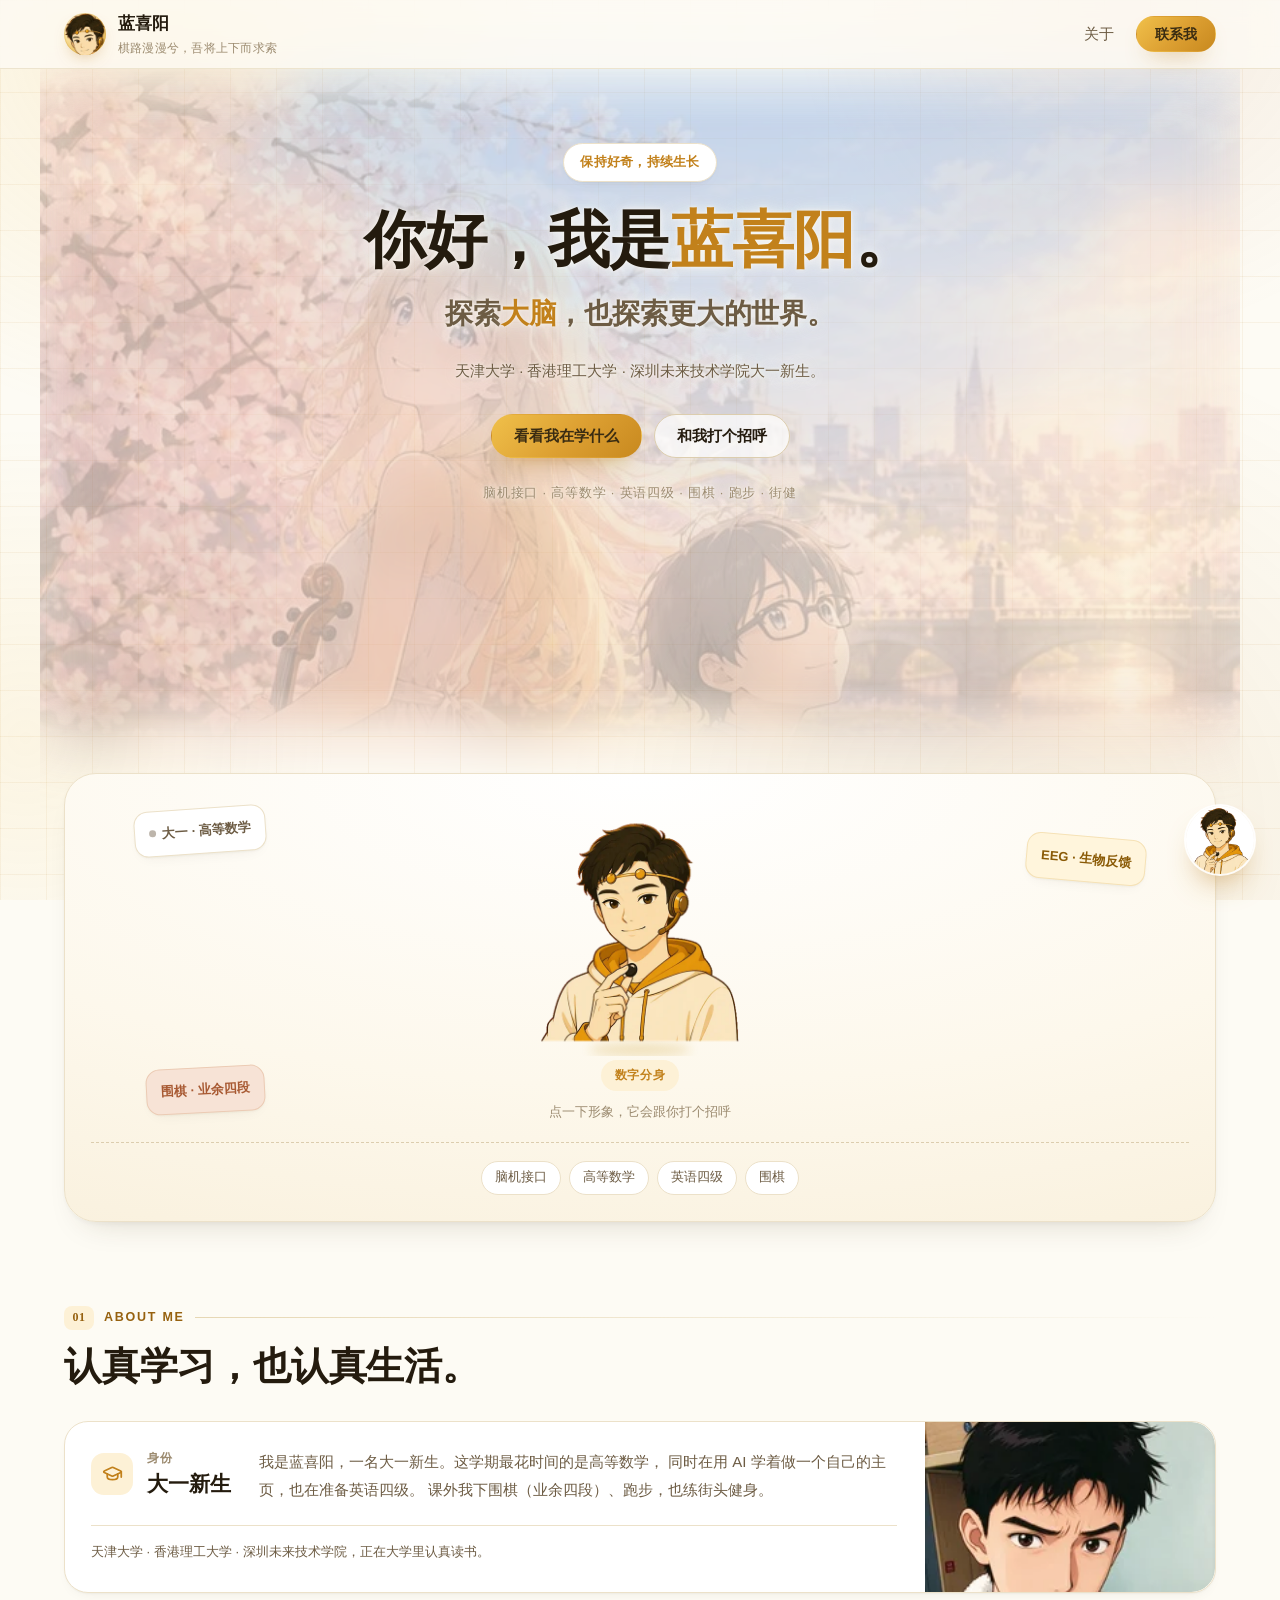
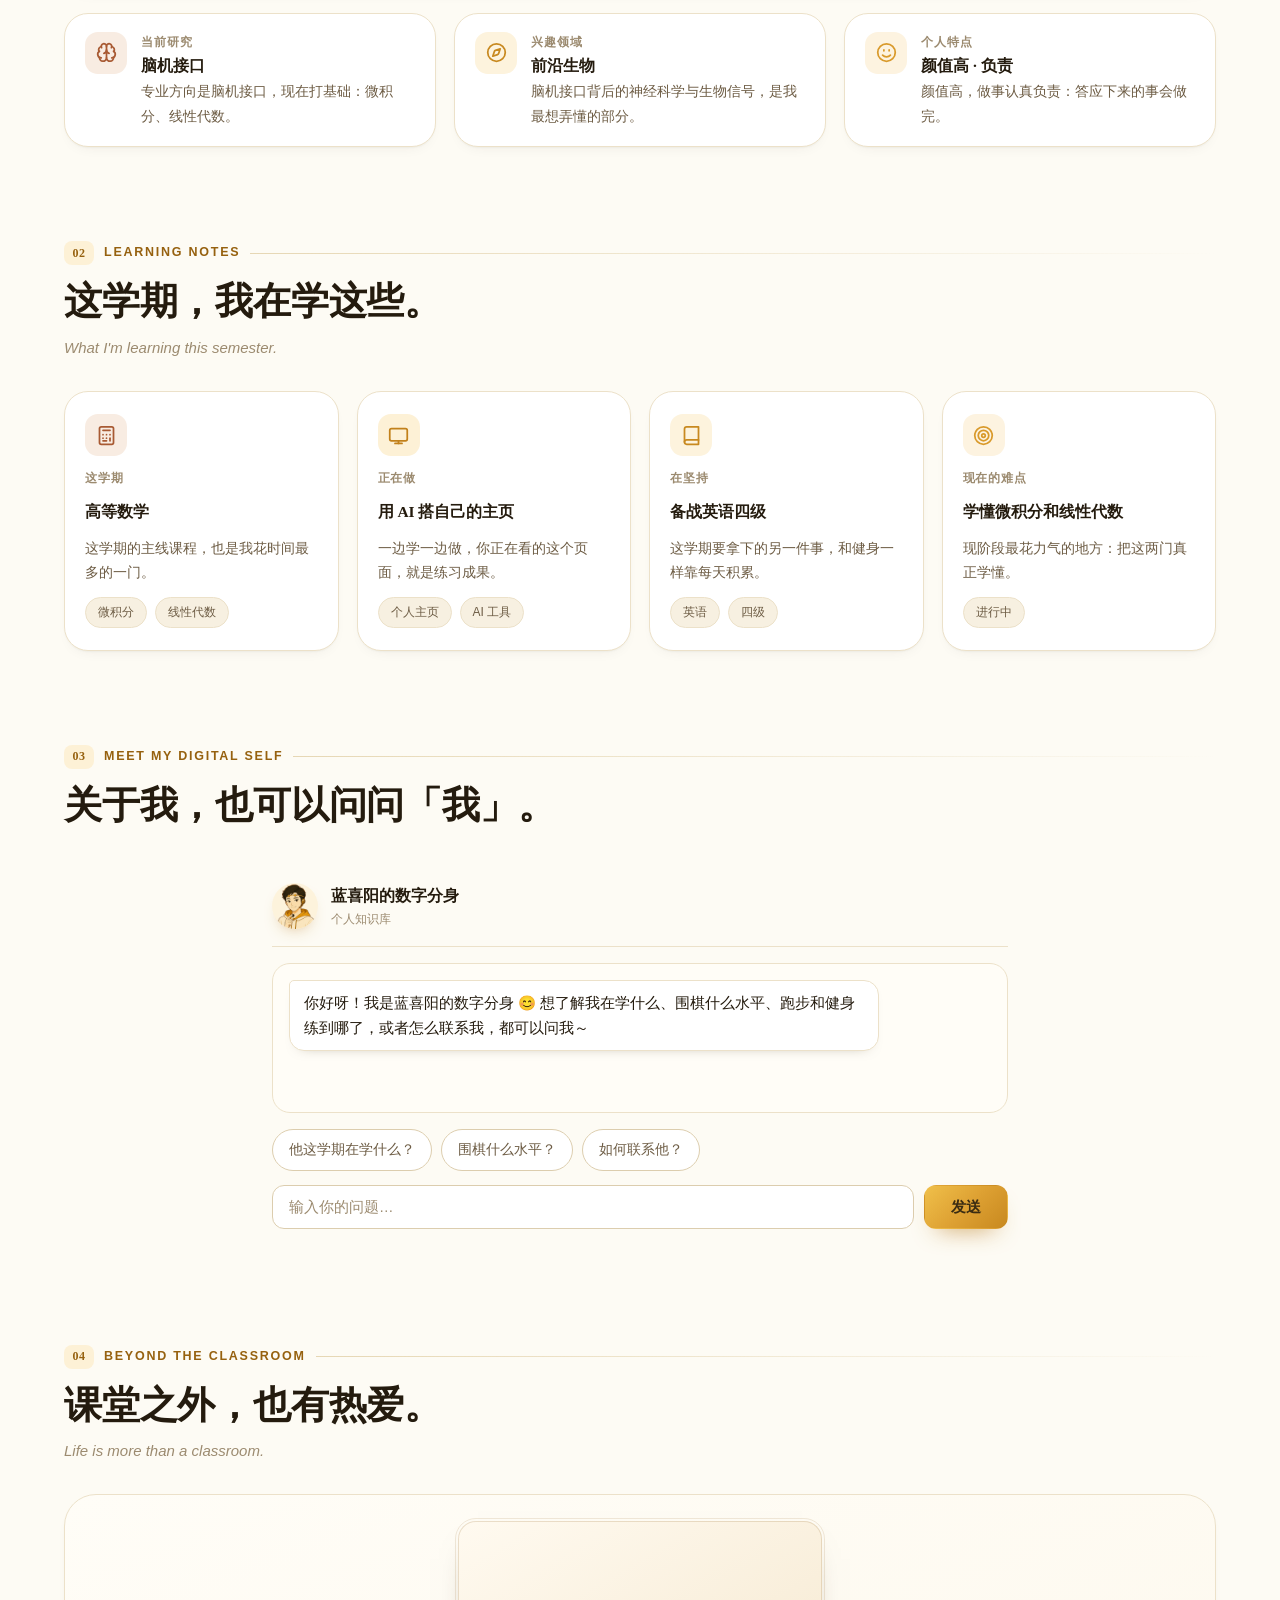
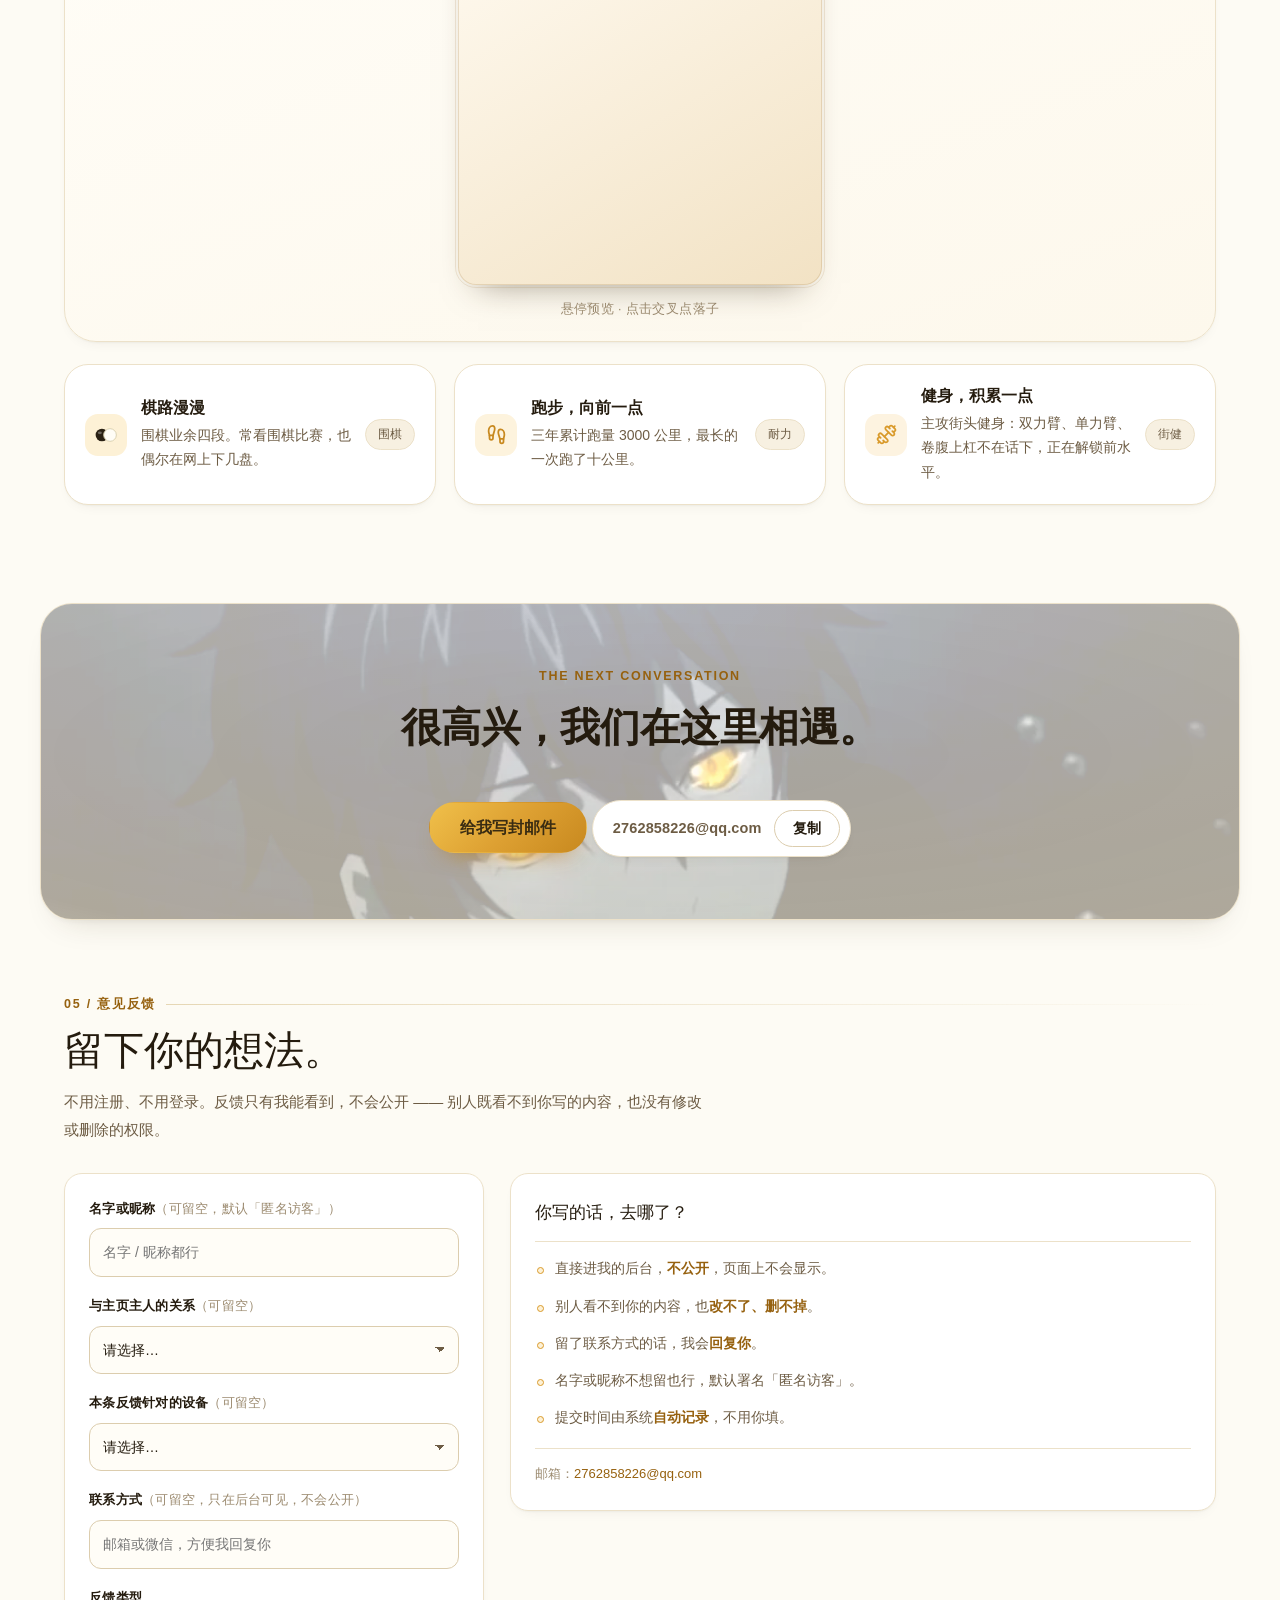
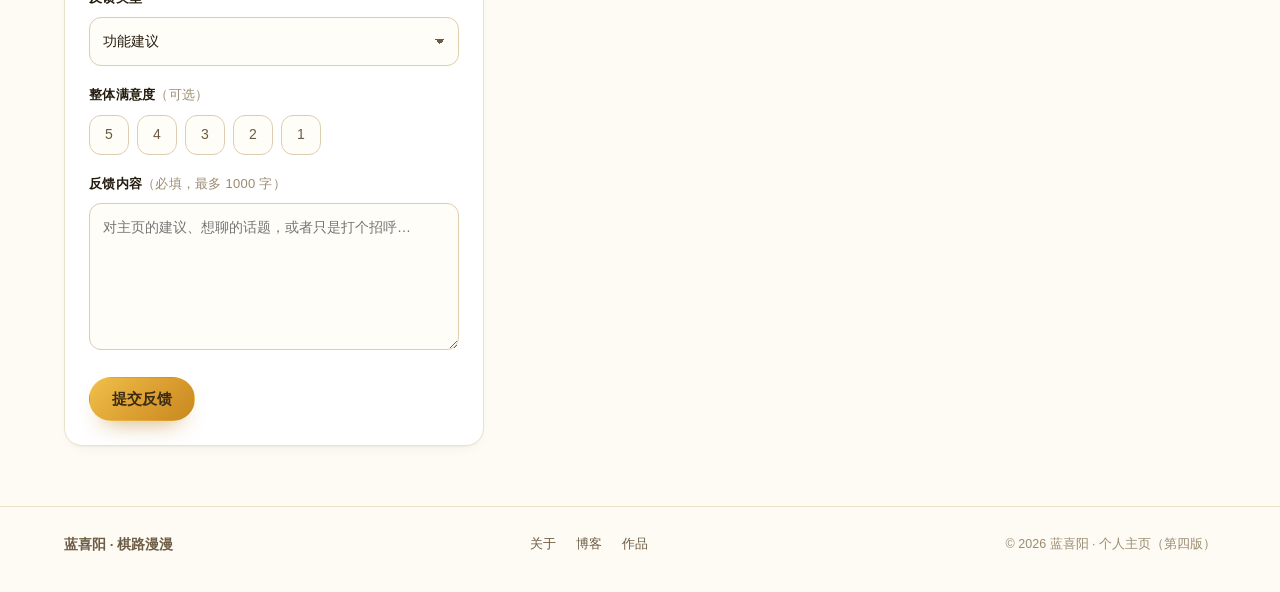
==== commit d4024394: "版本口径统一：最终版按「第四版」发布 + 第 34 次讨论记录 - 站点 4 个文件页脚「个人主页（第五版）」→「（第四版）」（index / about / blog / projects） - p" ====
--- a/index.html
+++ b/index.html
@@ -456,7 +456,7 @@
         <a href="pages/blog.html">博客</a>
         <a href="pages/projects.html">作品</a>
       </nav>
-      <p class="footer-note">© 2026 蓝喜阳 · 个人主页（第五版）</p>
+      <p class="footer-note">© 2026 蓝喜阳 · 个人主页（第四版）</p>
     </div>
   </footer>
 
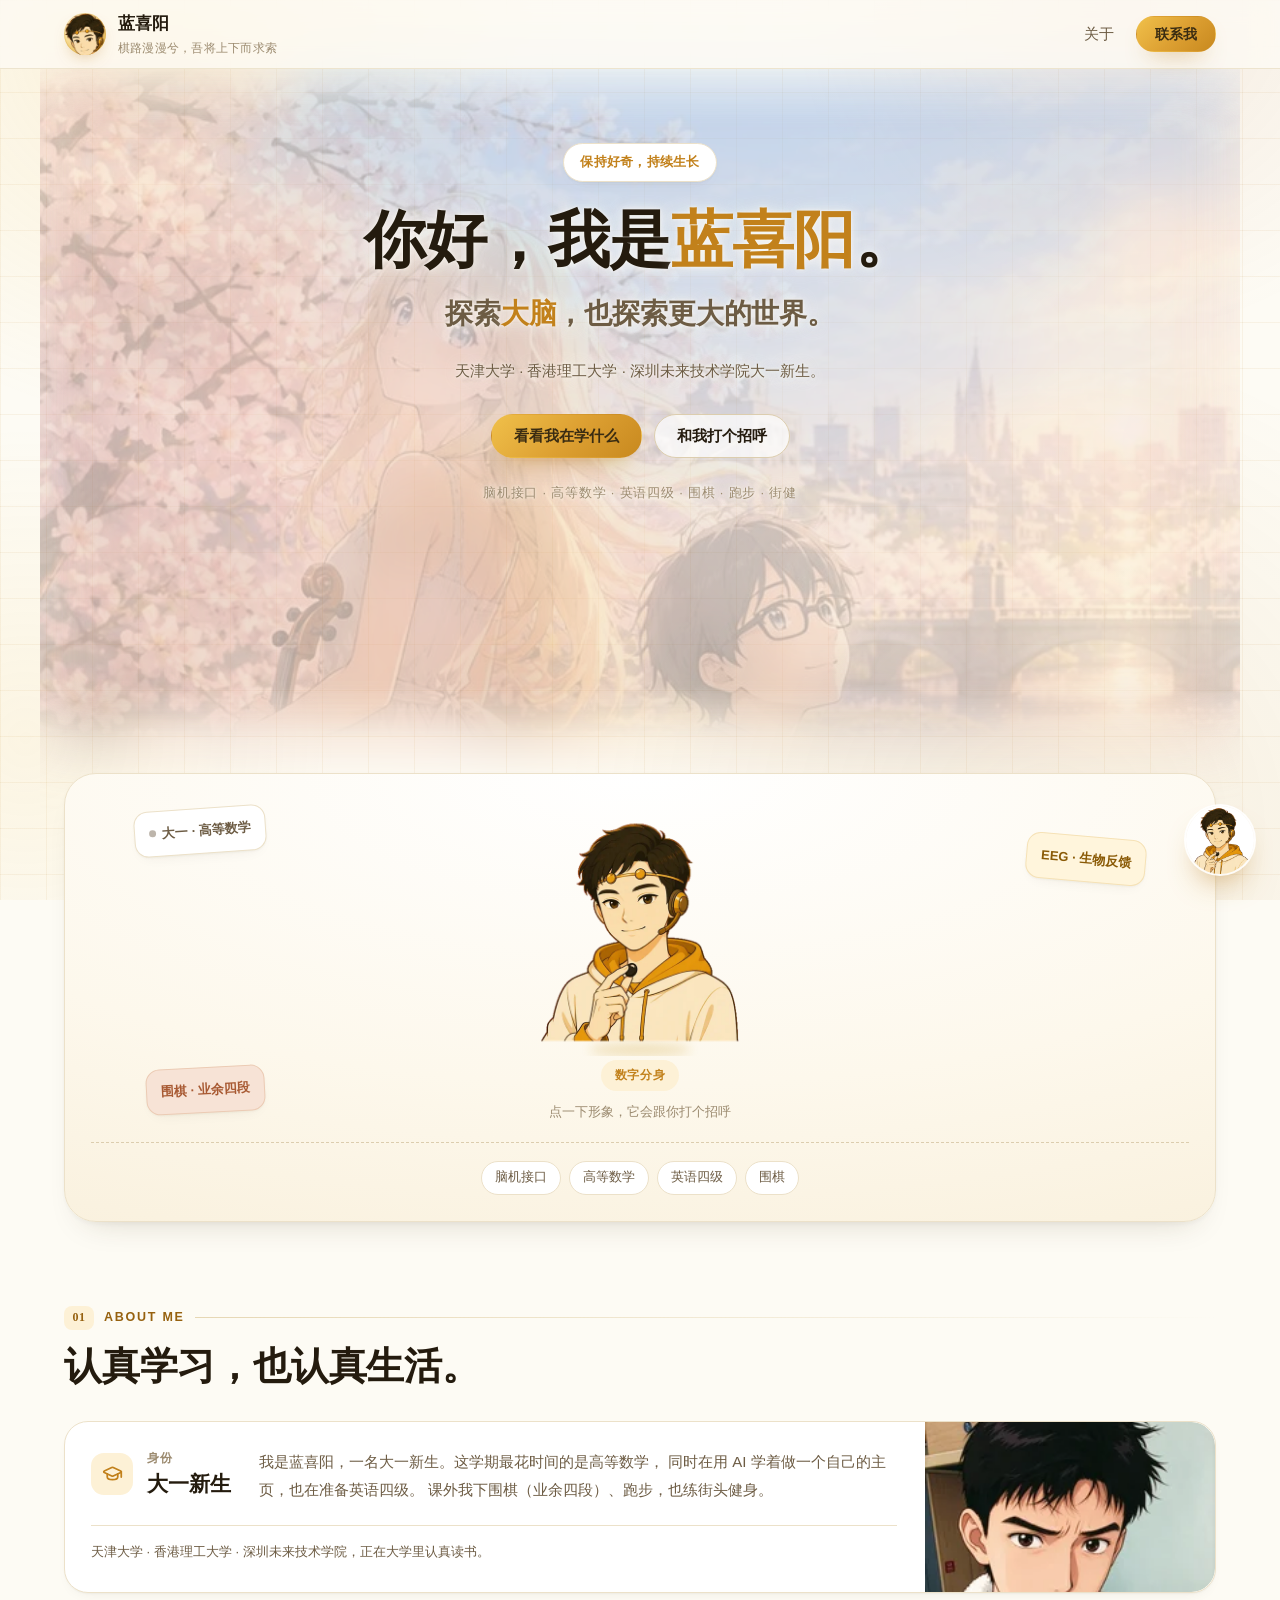
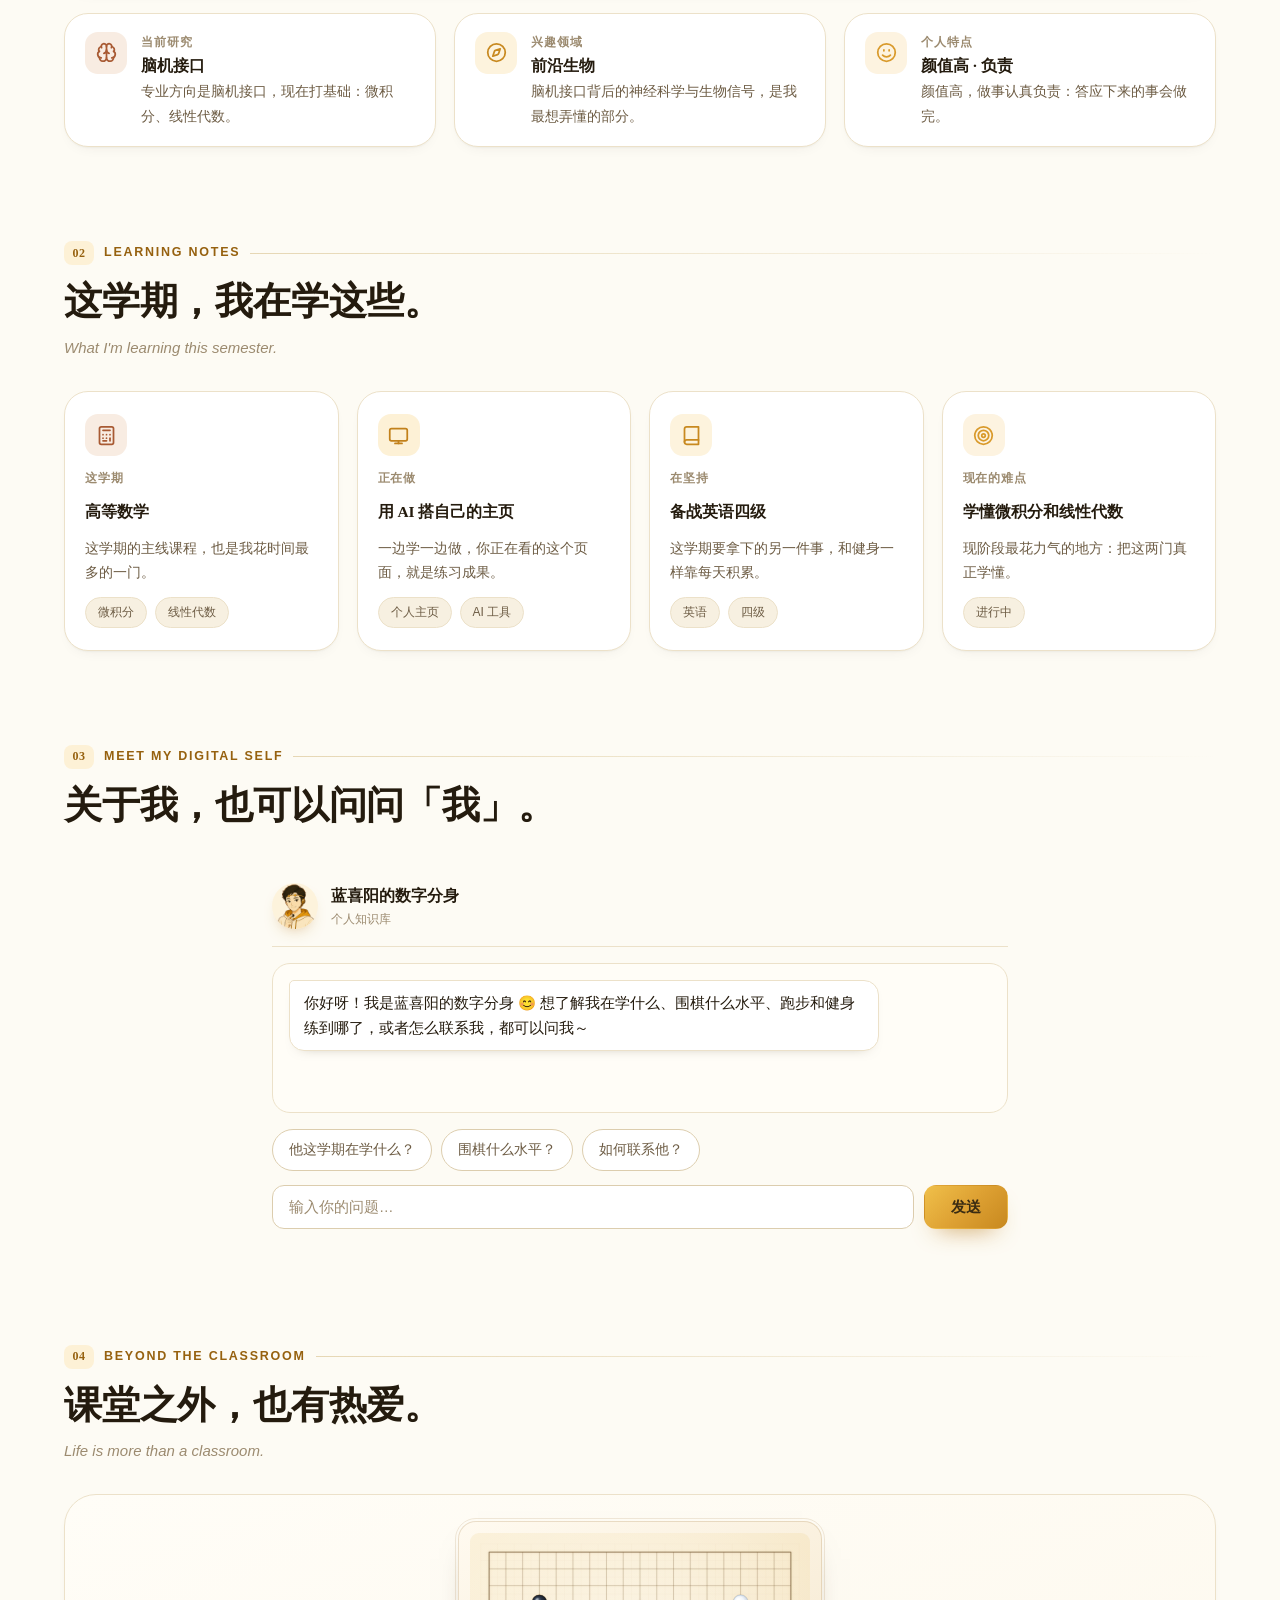
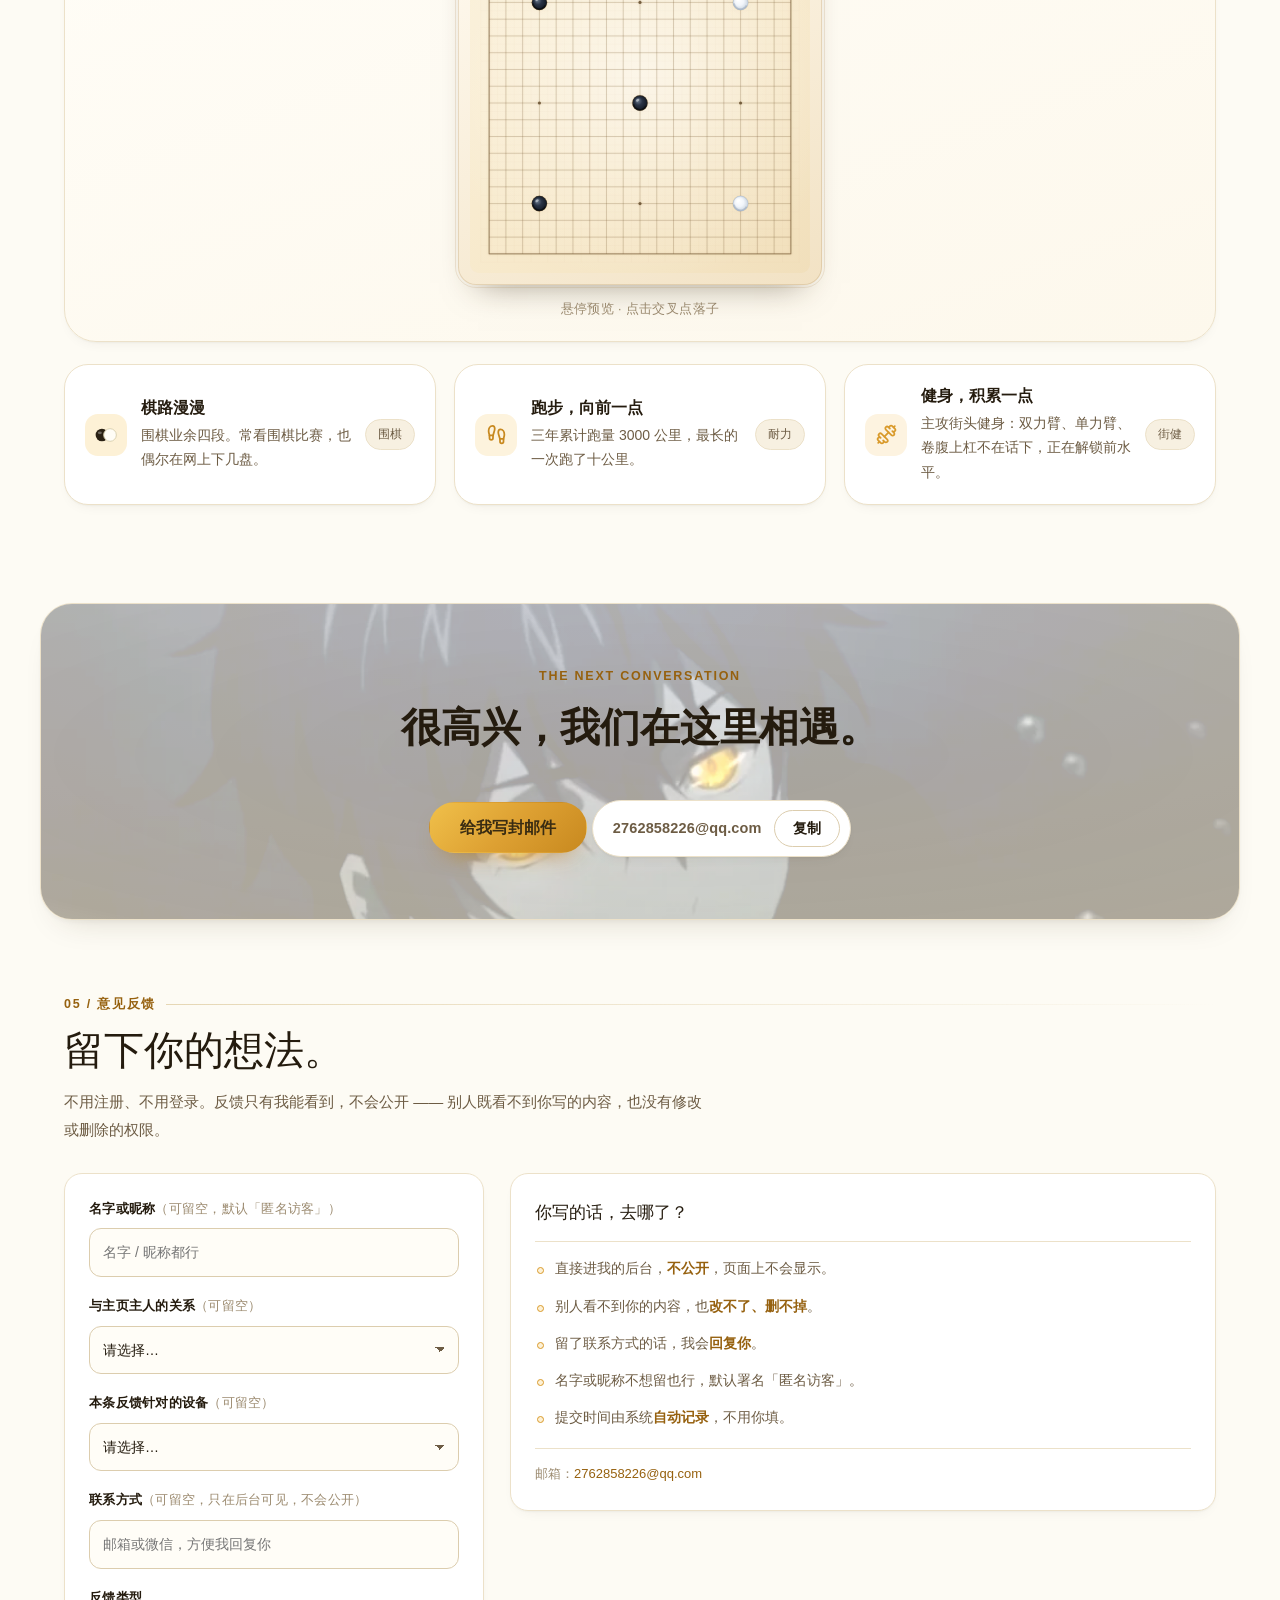
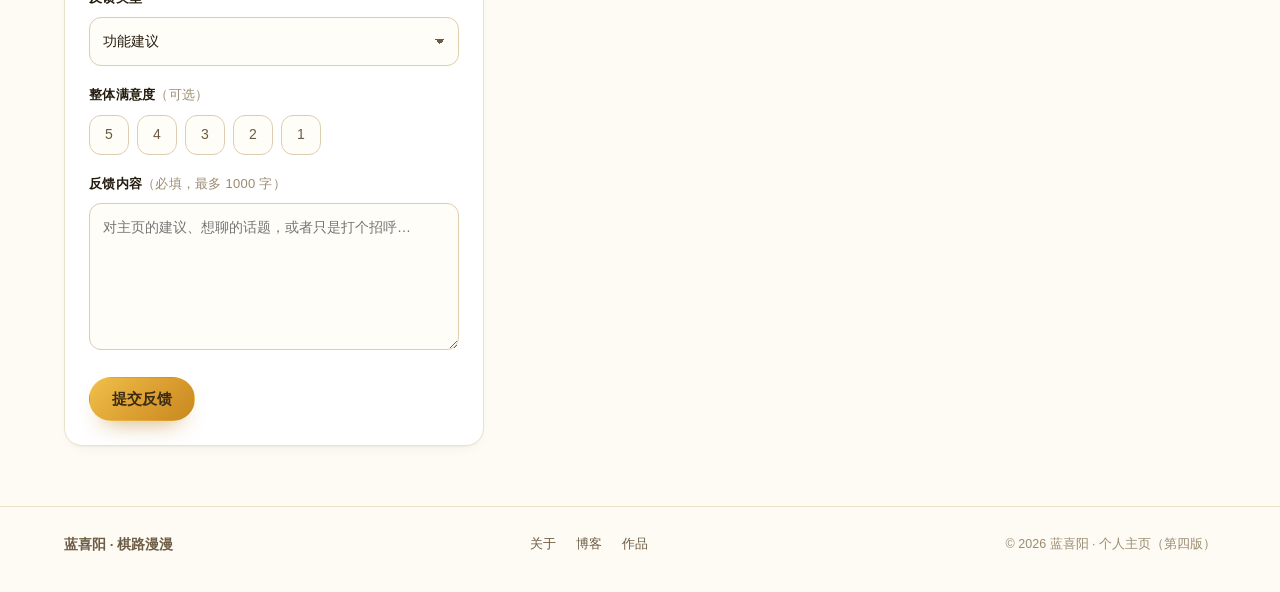
==== commit 5ae861fd: "数字分身正式上线：DeepSeek 大脑 + 阿里云 FC 代理，主页启用云端智能聊天" ====
--- a/index.html
+++ b/index.html
@@ -472,6 +472,7 @@
   </button>
 
   <script src="js/go-board.js"></script>
+  <script src="js/chat-config.js"></script>
   <script src="js/main.js"></script>
   <script src="js/feedback-config.js"></script>
   <script src="js/feedback.js"></script>
